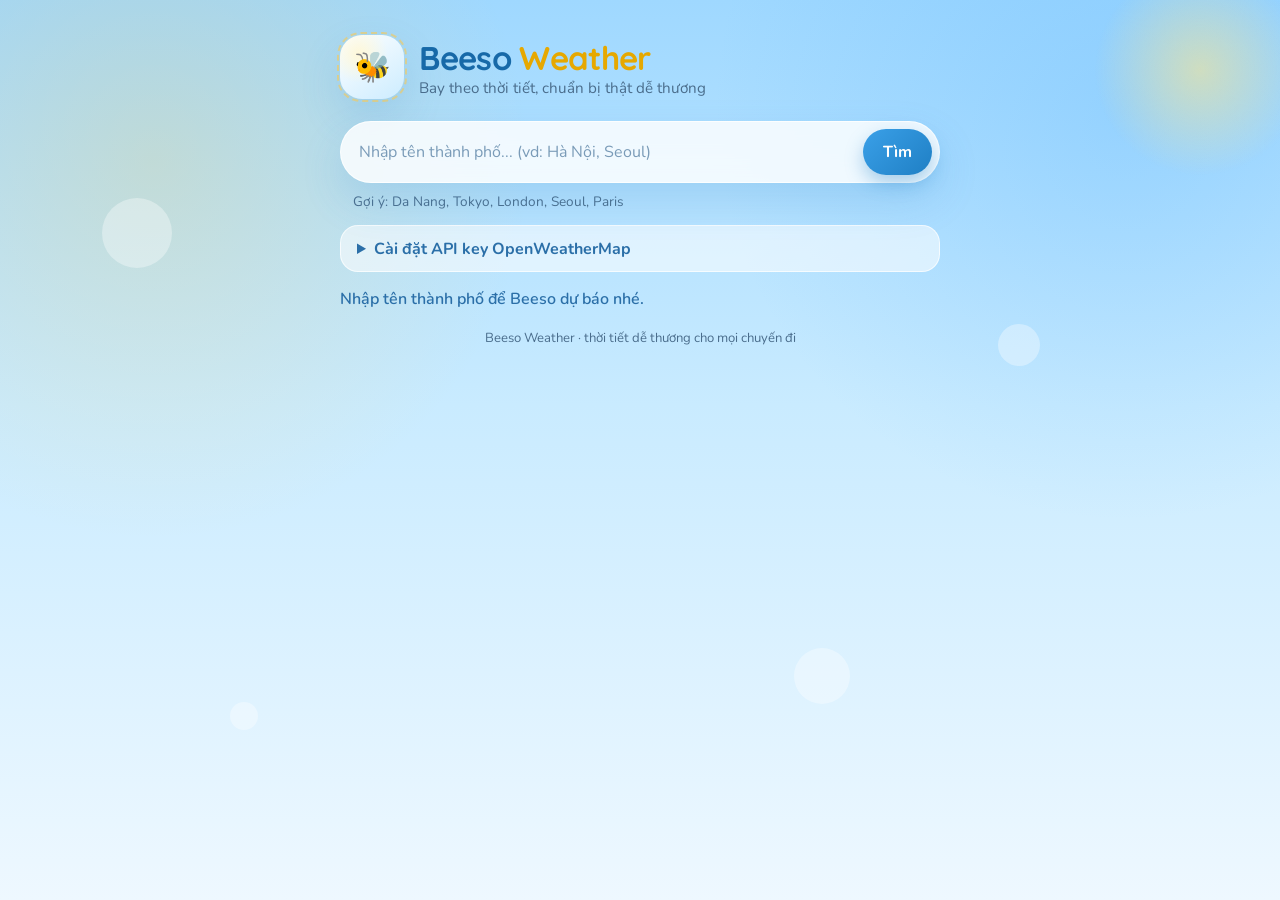
==== index.html @ 52938885 "Add Beeso Weather app with OpenWeatherMap tips and effects Co-authored-by: Cursor <cursoragent@curso" ====
<!DOCTYPE html>
<html lang="vi">
<head>
  <meta charset="UTF-8" />
  <meta name="viewport" content="width=device-width, initial-scale=1.0" />
  <title>Beeso Weather</title>
  <link rel="preconnect" href="https://fonts.googleapis.com" />
  <link rel="preconnect" href="https://fonts.gstatic.com" crossorigin />
  <link href="https://fonts.googleapis.com/css2?family=Nunito:wght@400;600;700;800&family=Quicksand:wght@500;600;700&display=swap" rel="stylesheet" />
  <style>
    :root {
      --sky-top: #9fd8ff;
      --sky-mid: #c9ebff;
      --sky-bottom: #eef8ff;
      --card: rgba(255, 255, 255, 0.82);
      --ink: #1a3a5c;
      --ink-soft: #4a6d8c;
      --accent: #3aa0e8;
      --accent-deep: #1f7fc4;
      --honey: #ffc94a;
      --honey-soft: #fff3c9;
      --soft-shadow: 0 18px 40px rgba(61, 140, 200, 0.18);
      --radius: 28px;
    }

    * { box-sizing: border-box; margin: 0; padding: 0; }
    html, body { min-height: 100%; }

    body {
      font-family: "Nunito", sans-serif;
      color: var(--ink);
      background:
        radial-gradient(circle at 12% 18%, rgba(255, 201, 74, 0.22), transparent 28%),
        radial-gradient(circle at 88% 12%, rgba(90, 180, 255, 0.28), transparent 30%),
        linear-gradient(180deg, var(--sky-top) 0%, var(--sky-mid) 45%, var(--sky-bottom) 100%);
      overflow-x: hidden;
    }

    .sky {
      position: fixed;
      inset: 0;
      pointer-events: none;
      overflow: hidden;
      z-index: 0;
    }

    .weather-stage { position: absolute; inset: 0; }

    .deco-bubbles span {
      position: absolute;
      border-radius: 50%;
      background: rgba(255, 255, 255, 0.35);
      animation: floaty 8s ease-in-out infinite;
    }
    .deco-bubbles span:nth-child(1) { width: 70px; height: 70px; left: 8%; top: 22%; }
    .deco-bubbles span:nth-child(2) { width: 42px; height: 42px; left: 78%; top: 36%; animation-delay: -2s; }
    .deco-bubbles span:nth-child(3) { width: 56px; height: 56px; left: 62%; top: 72%; animation-delay: -4s; }
    .deco-bubbles span:nth-child(4) { width: 28px; height: 28px; left: 18%; top: 78%; animation-delay: -1s; }

    @keyframes floaty {
      0%, 100% { transform: translateY(0); }
      50% { transform: translateY(-14px); }
    }

    .app {
      position: relative;
      z-index: 1;
      width: min(600px, calc(100% - 2rem));
      margin: 2.2rem auto 3rem;
    }

    .brand {
      display: flex;
      align-items: center;
      gap: 0.95rem;
      margin-bottom: 1.35rem;
    }

    .logo {
      width: 64px;
      height: 64px;
      border-radius: 22px;
      display: grid;
      place-items: center;
      font-size: 1.85rem;
      background:
        radial-gradient(circle at 30% 30%, #fff8d8, transparent 45%),
        linear-gradient(145deg, #ffffff, #ccecff);
      box-shadow: var(--soft-shadow);
      position: relative;
      animation: buzz 3.5s ease-in-out infinite;
    }

    .logo::after {
      content: "";
      position: absolute;
      inset: -3px;
      border-radius: 24px;
      border: 2px dashed rgba(255, 201, 74, 0.55);
      pointer-events: none;
    }

    @keyframes buzz {
      0%, 100% { transform: rotate(-2deg); }
      50% { transform: rotate(2deg); }
    }

    .brand h1 {
      font-family: "Quicksand", sans-serif;
      font-size: 2.05rem;
      font-weight: 700;
      letter-spacing: -0.02em;
      color: #1769a8;
    }

    .brand h1 span {
      color: #e6a800;
    }

    .tagline { color: var(--ink-soft); font-size: 0.95rem; }

    .search-panel { margin-bottom: 0.9rem; }

    .search-form {
      display: flex;
      gap: 0.6rem;
      background: var(--card);
      backdrop-filter: blur(12px);
      border: 1px solid rgba(255, 255, 255, 0.8);
      border-radius: 999px;
      padding: 0.45rem 0.45rem 0.45rem 1.1rem;
      box-shadow: var(--soft-shadow);
    }

    .search-form input {
      flex: 1;
      border: none;
      outline: none;
      background: transparent;
      font: inherit;
      font-size: 1rem;
      color: var(--ink);
      min-width: 0;
    }

    .search-form input::placeholder { color: #7a9bb8; }

    .search-btn {
      border: none;
      border-radius: 999px;
      padding: 0.75rem 1.25rem;
      background: linear-gradient(135deg, var(--accent), var(--accent-deep));
      color: white;
      font: inherit;
      font-weight: 700;
      cursor: pointer;
      box-shadow: 0 8px 18px rgba(31, 127, 196, 0.35);
    }

    .search-btn:hover { transform: translateY(-1px); }

    .hint {
      margin-top: 0.55rem;
      padding-left: 0.8rem;
      color: var(--ink-soft);
      font-size: 0.85rem;
    }

    .api-panel { margin-bottom: 1rem; }

    .api-panel details {
      background: rgba(255, 255, 255, 0.55);
      border-radius: 18px;
      padding: 0.7rem 1rem;
      border: 1px solid rgba(255, 255, 255, 0.7);
    }

    .api-panel summary {
      cursor: pointer;
      font-weight: 700;
      color: #2b6fa8;
    }

    .api-box { margin-top: 0.75rem; display: grid; gap: 0.55rem; }
    .api-box p { font-size: 0.9rem; color: var(--ink-soft); line-height: 1.45; }
    .api-box a { color: var(--accent-deep); }
    .api-box input {
      width: 100%;
      border: 1px solid #b7d8f2;
      border-radius: 14px;
      padding: 0.7rem 0.9rem;
      font: inherit;
      background: white;
      color: var(--ink);
    }

    .save-btn {
      justify-self: start;
      border: none;
      border-radius: 12px;
      padding: 0.55rem 1rem;
      background: var(--honey-soft);
      color: #8a6500;
      font: inherit;
      font-weight: 700;
      cursor: pointer;
    }

    .api-note { font-size: 0.85rem !important; }

    .status {
      min-height: 1.4rem;
      margin-bottom: 0.8rem;
      color: #2b6fa8;
      font-weight: 600;
    }

    .status.error { color: #c4475a; }

    .weather-card {
      background: var(--card);
      backdrop-filter: blur(14px);
      border: 1px solid rgba(255, 255, 255, 0.85);
      border-radius: var(--radius);
      padding: 1.4rem;
      box-shadow: var(--soft-shadow);
      animation: rise-in 0.45s ease;
      position: relative;
      overflow: hidden;
    }

    .weather-card::before {
      content: "";
      position: absolute;
      top: -40px;
      right: -30px;
      width: 140px;
      height: 140px;
      border-radius: 50%;
      background: radial-gradient(circle, rgba(255, 201, 74, 0.28), transparent 70%);
      pointer-events: none;
    }

    .weather-card.hidden { display: none; }

    .card-top {
      display: flex;
      justify-content: space-between;
      gap: 1rem;
      align-items: flex-start;
      position: relative;
    }

    .place h2 {
      font-family: "Quicksand", sans-serif;
      font-size: 1.55rem;
      color: #145f96;
    }

    .place p {
      margin-top: 0.25rem;
      color: var(--ink-soft);
      font-size: 0.9rem;
    }

    .lang-badge {
      display: inline-flex;
      align-items: center;
      gap: 0.35rem;
      margin-top: 0.45rem;
      padding: 0.25rem 0.65rem;
      border-radius: 999px;
      background: rgba(255, 243, 201, 0.9);
      color: #8a6500;
      font-size: 0.75rem;
      font-weight: 700;
    }

    .temp-block { text-align: right; }

    .temp {
      font-size: 3.2rem;
      font-weight: 800;
      line-height: 1;
      color: #0f5f9a;
      letter-spacing: -0.03em;
    }

    .desc {
      margin-top: 0.35rem;
      text-transform: capitalize;
      color: var(--ink-soft);
      font-weight: 700;
    }

    .effect-preview {
      position: relative;
      height: 120px;
      margin: 1.1rem 0 1.2rem;
      border-radius: 22px;
      overflow: hidden;
      background: linear-gradient(180deg, #9fd6ff 0%, #e8f7ff 100%);
      border: 1px solid rgba(255, 255, 255, 0.7);
    }

    .stats {
      display: grid;
      grid-template-columns: repeat(2, minmax(0, 1fr));
      gap: 0.75rem;
    }

    .stat {
      display: flex;
      align-items: center;
      gap: 0.7rem;
      padding: 0.85rem 0.9rem;
      border-radius: 18px;
      background: rgba(232, 245, 255, 0.85);
    }

    .stat-icon { font-size: 1.25rem; }
    .stat-label { font-size: 0.78rem; color: var(--ink-soft); font-weight: 700; }
    .stat-value { font-size: 1.05rem; font-weight: 800; color: #145f96; }

    .tips {
      margin-top: 1.15rem;
      display: grid;
      gap: 0.75rem;
    }

    .tips-title {
      font-family: "Quicksand", sans-serif;
      font-size: 1.15rem;
      color: #145f96;
      display: flex;
      align-items: center;
      gap: 0.45rem;
    }

    .tip {
      display: grid;
      grid-template-columns: auto 1fr;
      gap: 0.75rem;
      padding: 0.95rem 1rem;
      border-radius: 18px;
      background: linear-gradient(135deg, rgba(255, 255, 255, 0.95), rgba(232, 245, 255, 0.9));
      border: 1px solid rgba(180, 220, 245, 0.7);
      animation: rise-in 0.5s ease;
    }

    .tip.wish {
      background: linear-gradient(135deg, rgba(255, 248, 220, 0.95), rgba(255, 255, 255, 0.92));
      border-color: rgba(255, 210, 110, 0.55);
    }

    .tip-icon {
      width: 42px;
      height: 42px;
      border-radius: 14px;
      display: grid;
      place-items: center;
      font-size: 1.25rem;
      background: #e8f5ff;
    }

    .tip.wish .tip-icon { background: var(--honey-soft); }

    .tip h3 {
      font-size: 0.82rem;
      color: var(--ink-soft);
      font-weight: 800;
      text-transform: uppercase;
      letter-spacing: 0.03em;
    }

    .tip p {
      margin-top: 0.2rem;
      font-size: 0.98rem;
      line-height: 1.45;
      font-weight: 700;
      color: #145f96;
    }

    .footer-note {
      margin-top: 1.2rem;
      text-align: center;
      color: var(--ink-soft);
      font-size: 0.82rem;
    }

    .sr-only {
      position: absolute;
      width: 1px;
      height: 1px;
      padding: 0;
      margin: -1px;
      overflow: hidden;
      clip: rect(0, 0, 0, 0);
      border: 0;
    }

    @keyframes rise-in {
      from { opacity: 0; transform: translateY(12px); }
      to { opacity: 1; transform: translateY(0); }
    }

    .fx-sun, .fx-cloud, .fx-rain, .fx-snow, .fx-thunder, .fx-mist { position: absolute; inset: 0; }

    .sun {
      position: absolute;
      top: 18px;
      right: 28px;
      width: 54px;
      height: 54px;
      border-radius: 50%;
      background: radial-gradient(circle at 35% 35%, #fff7c2, #ffd54a 55%, #ffb300 100%);
      box-shadow: 0 0 28px rgba(255, 196, 0, 0.65);
      animation: sun-pulse 2.4s ease-in-out infinite;
    }

    .sun::before {
      content: "";
      position: absolute;
      inset: -14px;
      border-radius: 50%;
      background: conic-gradient(from 0deg, transparent 0 12deg, rgba(255, 214, 90, 0.55) 12deg 20deg, transparent 20deg 45deg);
      animation: sun-spin 12s linear infinite;
      z-index: -1;
    }

    @keyframes sun-pulse {
      0%, 100% { transform: scale(1); }
      50% { transform: scale(1.06); }
    }
    @keyframes sun-spin { to { transform: rotate(360deg); } }

    .cloud {
      position: absolute;
      background: #fff;
      border-radius: 40px;
      opacity: 0.92;
      filter: drop-shadow(0 6px 10px rgba(80, 130, 170, 0.18));
      animation: cloud-drift 12s ease-in-out infinite;
    }
    .cloud::before, .cloud::after {
      content: "";
      position: absolute;
      background: #fff;
      border-radius: 50%;
    }
    .cloud.one { width: 78px; height: 28px; top: 34px; left: 18%; }
    .cloud.one::before { width: 34px; height: 34px; top: -18px; left: 12px; }
    .cloud.one::after { width: 42px; height: 42px; top: -22px; left: 32px; }
    .cloud.two {
      width: 96px; height: 32px; top: 58px; left: 48%;
      animation-duration: 16s; animation-delay: -3s; opacity: 0.8;
    }
    .cloud.two::before { width: 38px; height: 38px; top: -18px; left: 16px; }
    .cloud.two::after { width: 48px; height: 48px; top: -24px; left: 38px; }
    @keyframes cloud-drift {
      0%, 100% { transform: translateX(0); }
      50% { transform: translateX(18px); }
    }

    .drop, .flake {
      position: absolute;
      top: -12px;
      animation-name: fall;
      animation-timing-function: linear;
      animation-iteration-count: infinite;
    }
    .drop {
      width: 2px;
      height: 14px;
      border-radius: 999px;
      background: linear-gradient(180deg, transparent, #5eb7f5);
    }
    .flake {
      color: white;
      font-size: 0.75rem;
      text-shadow: 0 0 4px rgba(180, 220, 255, 0.8);
    }
    @keyframes fall { to { transform: translateY(140px); } }

    .bolt {
      position: absolute;
      top: 18px;
      left: 42%;
      width: 8px;
      height: 36px;
      background: #fff7a8;
      clip-path: polygon(35% 0, 70% 0, 45% 42%, 75% 42%, 20% 100%, 35% 52%, 10% 52%);
      opacity: 0;
      animation: flash 2.8s ease-in-out infinite;
      filter: drop-shadow(0 0 8px #ffe566);
    }
    @keyframes flash {
      0%, 86%, 100% { opacity: 0; }
      88%, 92% { opacity: 1; }
      90% { opacity: 0.3; }
    }

    .mist-layer {
      position: absolute;
      inset: 0;
      background:
        radial-gradient(ellipse at 20% 60%, rgba(255, 255, 255, 0.55), transparent 50%),
        radial-gradient(ellipse at 70% 40%, rgba(255, 255, 255, 0.5), transparent 55%),
        linear-gradient(180deg, rgba(220, 235, 245, 0.2), rgba(255, 255, 255, 0.55));
      animation: mist-move 6s ease-in-out infinite;
    }
    @keyframes mist-move {
      0%, 100% { opacity: 0.7; transform: translateX(0); }
      50% { opacity: 1; transform: translateX(10px); }
    }

    .weather-stage .bg-sun {
      position: absolute;
      top: -40px;
      right: -30px;
      width: 220px;
      height: 220px;
      border-radius: 50%;
      background: radial-gradient(circle, rgba(255, 230, 140, 0.55), transparent 68%);
      animation: sun-pulse 3s ease-in-out infinite;
    }
    .weather-stage .bg-rain .drop,
    .weather-stage .bg-snow .flake {
      position: absolute;
      top: -20px;
      animation-name: fall-full;
      animation-timing-function: linear;
      animation-iteration-count: infinite;
    }
    @keyframes fall-full { to { transform: translateY(110vh); } }
    .weather-stage .bg-rain .drop {
      width: 2px;
      height: 16px;
      border-radius: 999px;
      background: linear-gradient(180deg, transparent, rgba(90, 170, 230, 0.55));
    }
    .weather-stage .bg-snow .flake { color: rgba(255, 255, 255, 0.9); font-size: 0.8rem; }
    .weather-stage .bg-cloud {
      position: absolute;
      width: 140px;
      height: 44px;
      background: rgba(255, 255, 255, 0.55);
      border-radius: 40px;
      filter: blur(1px);
      animation: cloud-drift 18s ease-in-out infinite;
    }
    .weather-stage .bg-cloud::before,
    .weather-stage .bg-cloud::after {
      content: "";
      position: absolute;
      background: inherit;
      border-radius: 50%;
    }
    .weather-stage .bg-cloud::before { width: 58px; height: 58px; top: -28px; left: 20px; }
    .weather-stage .bg-cloud::after { width: 72px; height: 72px; top: -36px; left: 52px; }
    .weather-stage .bg-mist {
      position: absolute;
      inset: 0;
      background: linear-gradient(180deg, rgba(255, 255, 255, 0.15), rgba(255, 255, 255, 0.35));
      animation: mist-move 8s ease-in-out infinite;
    }
    .weather-stage .bg-bolt {
      position: absolute;
      top: 12%;
      width: 10px;
      height: 70px;
      background: #fff8b8;
      clip-path: polygon(35% 0, 70% 0, 45% 42%, 75% 42%, 20% 100%, 35% 52%, 10% 52%);
      opacity: 0;
      animation: flash 3.2s ease-in-out infinite;
      filter: drop-shadow(0 0 12px #ffe566);
    }

    body.theme-clear { --sky-top: #9fd8ff; --sky-mid: #c9ebff; --sky-bottom: #eef8ff; }
    body.theme-clouds { --sky-top: #a9cfe6; --sky-mid: #c9dde9; --sky-bottom: #e8f2f8; }
    body.theme-rain { --sky-top: #7eafd0; --sky-mid: #a8c9de; --sky-bottom: #d7e8f3; }
    body.theme-thunder { --sky-top: #6a8fad; --sky-mid: #8eacbf; --sky-bottom: #c7d8e4; }
    body.theme-snow { --sky-top: #b7d4ea; --sky-mid: #d6e8f5; --sky-bottom: #f4f9fd; }
    body.theme-mist { --sky-top: #b6c9d6; --sky-mid: #d0dde6; --sky-bottom: #e9f0f5; }

    @media (max-width: 520px) {
      .app { margin-top: 1.3rem; }
      .brand h1 { font-size: 1.7rem; }
      .temp { font-size: 2.6rem; }
      .card-top { flex-direction: column; }
      .temp-block { text-align: left; }
      .stats { grid-template-columns: 1fr; }
    }
  </style>
</head>
<body>
  <div class="sky" aria-hidden="true">
    <div class="weather-stage" id="weatherStage"></div>
    <div class="deco-bubbles">
      <span></span><span></span><span></span><span></span>
    </div>
  </div>

  <main class="app">
    <header class="brand">
      <div class="logo" aria-hidden="true">🐝</div>
      <div>
        <h1>Beeso <span>Weather</span></h1>
        <p class="tagline">Bay theo thời tiết, chuẩn bị thật dễ thương</p>
      </div>
    </header>

    <section class="search-panel">
      <form id="searchForm" class="search-form" autocomplete="off">
        <label class="sr-only" for="cityInput">Tìm thành phố</label>
        <input id="cityInput" type="search" placeholder="Nhập tên thành phố... (vd: Hà Nội, Seoul)" required />
        <button type="submit" class="search-btn"><span>Tìm</span></button>
      </form>
      <p class="hint">Gợi ý: Da Nang, Tokyo, London, Seoul, Paris</p>
    </section>

    <section class="api-panel" id="apiPanel">
      <details>
        <summary>Cài đặt API key OpenWeatherMap</summary>
        <div class="api-box">
          <p>Lấy key miễn phí tại <a href="https://openweathermap.org/api" target="_blank" rel="noopener">openweathermap.org</a>, rồi dán vào đây:</p>
          <input id="apiKeyInput" type="password" placeholder="Dán API key của bạn" />
          <button type="button" id="saveApiKey" class="save-btn">Lưu key</button>
          <p class="api-note" id="apiNote"></p>
        </div>
      </details>
    </section>

    <section class="status" id="status" role="status" aria-live="polite"></section>

    <section class="weather-card hidden" id="weatherCard">
      <div class="card-top">
        <div class="place">
          <h2 id="cityName">—</h2>
          <p id="localTime">—</p>
          <div class="lang-badge" id="langBadge">🌐 —</div>
        </div>
        <div class="temp-block">
          <p class="temp" id="temperature">—°</p>
          <p class="desc" id="description">—</p>
        </div>
      </div>

      <div class="effect-preview" id="effectPreview" aria-hidden="true"></div>

      <div class="stats">
        <div class="stat"><span class="stat-icon">💧</span><div><p class="stat-label">Độ ẩm</p><p class="stat-value" id="humidity">—</p></div></div>
        <div class="stat"><span class="stat-icon">🌡️</span><div><p class="stat-label">Cảm giác như</p><p class="stat-value" id="feelsLike">—</p></div></div>
        <div class="stat"><span class="stat-icon">💨</span><div><p class="stat-label">Gió</p><p class="stat-value" id="wind">—</p></div></div>
        <div class="stat"><span class="stat-icon">🔽</span><div><p class="stat-label">Áp suất</p><p class="stat-value" id="pressure">—</p></div></div>
        <div class="stat"><span class="stat-icon">👁️</span><div><p class="stat-label">Tầm nhìn</p><p class="stat-value" id="visibility">—</p></div></div>
        <div class="stat"><span class="stat-icon">☁️</span><div><p class="stat-label">Mây</p><p class="stat-value" id="clouds">—</p></div></div>
      </div>

      <div class="tips" id="tipsSection">
        <h3 class="tips-title">🐝 Gợi ý từ Beeso</h3>
        <article class="tip">
          <div class="tip-icon">👕</div>
          <div>
            <h3 id="wearLabel">Mặc gì / Mang gì</h3>
            <p id="wearText">—</p>
          </div>
        </article>
        <article class="tip">
          <div class="tip-icon">📝</div>
          <div>
            <h3 id="remindLabel">Lời nhắc</h3>
            <p id="remindText">—</p>
          </div>
        </article>
        <article class="tip wish">
          <div class="tip-icon">💛</div>
          <div>
            <h3 id="wishLabel">Lời chúc</h3>
            <p id="wishText">—</p>
          </div>
        </article>
      </div>
    </section>

    <p class="footer-note">Beeso Weather · thời tiết dễ thương cho mọi chuyến đi</p>
  </main>

  <script>
    const API_BASE = "https://api.openweathermap.org/data/2.5/weather";
    const STORAGE_KEY = "beeso_owm_api_key";
    const DEFAULT_API_KEY = "d108610f18b86554d00c1c40cceb665d";

    const form = document.getElementById("searchForm");
    const cityInput = document.getElementById("cityInput");
    const statusEl = document.getElementById("status");
    const weatherCard = document.getElementById("weatherCard");
    const weatherStage = document.getElementById("weatherStage");
    const effectPreview = document.getElementById("effectPreview");
    const apiKeyInput = document.getElementById("apiKeyInput");
    const saveApiKeyBtn = document.getElementById("saveApiKey");
    const apiNote = document.getElementById("apiNote");

    const els = {
      cityName: document.getElementById("cityName"),
      localTime: document.getElementById("localTime"),
      temperature: document.getElementById("temperature"),
      description: document.getElementById("description"),
      humidity: document.getElementById("humidity"),
      feelsLike: document.getElementById("feelsLike"),
      wind: document.getElementById("wind"),
      pressure: document.getElementById("pressure"),
      visibility: document.getElementById("visibility"),
      clouds: document.getElementById("clouds"),
      langBadge: document.getElementById("langBadge"),
      wearLabel: document.getElementById("wearLabel"),
      wearText: document.getElementById("wearText"),
      remindLabel: document.getElementById("remindLabel"),
      remindText: document.getElementById("remindText"),
      wishLabel: document.getElementById("wishLabel"),
      wishText: document.getElementById("wishText"),
    };

    const COUNTRY_LANG = {
      VN: "vi", KR: "ko", JP: "ja", CN: "zh", TW: "zh", HK: "zh",
      TH: "th", FR: "fr", BE: "fr", DE: "de", AT: "de",
      ES: "es", MX: "es", AR: "es", CL: "es", CO: "es",
      US: "en", GB: "en", AU: "en", CA: "en", NZ: "en", IE: "en",
      SG: "en", PH: "en", IN: "en", MY: "en", ID: "en",
    };

    const LANG_META = {
      vi: { label: "Tiếng Việt", flag: "🇻🇳" },
      ko: { label: "한국어", flag: "🇰🇷" },
      ja: { label: "日本語", flag: "🇯🇵" },
      zh: { label: "中文", flag: "🇨🇳" },
      th: { label: "ภาษาไทย", flag: "🇹🇭" },
      fr: { label: "Français", flag: "🇫🇷" },
      de: { label: "Deutsch", flag: "🇩🇪" },
      es: { label: "Español", flag: "🇪🇸" },
      en: { label: "English", flag: "🌐" },
    };

    const UI_LABELS = {
      vi: { wear: "Mặc gì / Mang gì", remind: "Lời nhắc", wish: "Lời chúc" },
      en: { wear: "Wear / Bring", remind: "Reminder", wish: "Wish" },
      ko: { wear: "옷차림 / 준비물", remind: "알림", wish: "응원" },
      ja: { wear: "服装 / 持ち物", remind: "リマインド", wish: "ひとこと" },
      zh: { wear: "穿什么 / 带什么", remind: "提醒", wish: "祝福" },
      th: { wear: "แต่งตัว / พกอะไร", remind: "เตือน", wish: "อวยพร" },
      fr: { wear: "Porter / Emporter", remind: "Rappel", wish: "Vœu" },
      de: { wear: "Anziehen / Mitnehmen", remind: "Hinweis", wish: "Wunsch" },
      es: { wear: "Qué ponerse / llevar", remind: "Recordatorio", wish: "Deseo" },
    };

    // Tips by language + weather type. {city} is replaced with city name.
    const TIPS = {
      vi: {
        clear: {
          wear: "Áo nhẹ, kính râm và kem chống nắng. Nếu mát thì thêm một lớp mỏng.",
          remind: "Uống đủ nước và tránh đứng nắng lâu quá nhé.",
          wish: "Chúc {city} một ngày nắng đẹp, Beeso bay theo bạn! ☀️",
        },
        clouds: {
          wear: "Áo khoác nhẹ, giày thoải mái. Mang theo áo mưa mỏng phòng khi trời trở.",
          remind: "Thời tiết dễ đổi — kiểm tra lại trước khi ra ngoài lâu.",
          wish: "Mây dịu dàng, ngày của bạn cũng êm ả nhé! ☁️",
        },
        rain: {
          wear: "Áo mưa / ô, giày chống nước, áo khoác mỏng.",
          remind: "Đường trơn — đi chậm và giữ đồ điện tử khô ráo.",
          wish: "Mưa rơi dịu dàng, bạn vẫn ấm áp và vui vẻ! 🌧️",
        },
        thunder: {
          wear: "Áo mưa chắc chắn, tránh đồ kim loại lộ ngoài. Ở trong nhà nếu có thể.",
          remind: "Tránh cây cao, chỗ trống trải khi có sấm sét.",
          wish: "Beeso cầu mong bạn an toàn qua cơn bão! ⚡",
        },
        snow: {
          wear: "Áo ấm, khăn, găng tay, giày chống trượt.",
          remind: "Giữ ấm tay chân, cẩn thận đường đóng băng.",
          wish: "Tuyết đẹp lắm — giữ ấm và tận hưởng khoảnh khắc nhé! ❄️",
        },
        mist: {
          wear: "Áo khoác mỏng, khẩu trang nếu không khí kém.",
          remind: "Tầm nhìn hạn chế — lái xe / đi xe chậm lại.",
          wish: "Sương mờ nhưng hy vọng ngày bạn vẫn rõ ràng! 🌫️",
        },
      },
      en: {
        clear: {
          wear: "Light clothes, sunglasses, and sunscreen. Add a light layer if it’s cool.",
          remind: "Stay hydrated and don’t stay in direct sun too long.",
          wish: "Have a bright, lovely day in {city}! ☀️",
        },
        clouds: {
          wear: "A light jacket and comfy shoes. Pack a compact rain layer just in case.",
          remind: "Weather can shift — double-check before long outdoor plans.",
          wish: "Soft skies, soft vibes — enjoy {city} today! ☁️",
        },
        rain: {
          wear: "Umbrella / raincoat, water-resistant shoes, a light jacket.",
          remind: "Roads are slippery — slow down and keep gadgets dry.",
          wish: "Stay dry and cozy through the rain in {city}! 🌧️",
        },
        thunder: {
          wear: "Solid rain gear. Prefer staying indoors if possible.",
          remind: "Avoid tall trees and open fields during lightning.",
          wish: "Beeso wishes you a safe storm day in {city}! ⚡",
        },
        snow: {
          wear: "Warm coat, scarf, gloves, and non-slip boots.",
          remind: "Keep extremities warm and watch for icy paths.",
          wish: "Stay warm and enjoy the snow magic in {city}! ❄️",
        },
        mist: {
          wear: "A light jacket; a mask if air quality is poor.",
          remind: "Low visibility — drive and ride carefully.",
          wish: "Even in the mist, may your day in {city} feel clear! 🌫️",
        },
      },
      ko: {
        clear: {
          wear: "가벼운 옷, 선글라스, 선크림. 선선하면 얇은 겉옷을 챙기세요.",
          remind: "물을 자주 마시고 햇볕에 너무 오래 있지 마세요.",
          wish: "{city}의 맑은 하루, 기분 좋은 비행처럼! ☀️",
        },
        clouds: {
          wear: "얇은 겉옷과 편한 신발. 만약을 위해 우산을 챙기세요.",
          remind: "날씨가 바뀔 수 있어요. 외출 전 한 번 더 확인하세요.",
          wish: "구름처럼 부드러운 하루 보내세요! ☁️",
        },
        rain: {
          wear: "우산/우비, 방수 신발, 가벼운 재킷.",
          remind: "길이 미끄러워요. 천천히, 전자기기는 건조하게!",
          wish: "비 오는 {city}에서도 따뜻하고 행복하세요! 🌧️",
        },
        thunder: {
          wear: "튼튼한 우비. 가능하면 실내에 머무르세요.",
          remind: "번개 칠 때는 높은 나무와 넓은 공터를 피하세요.",
          wish: "안전한 하루 되시길 Beeso가 응원해요! ⚡",
        },
        snow: {
          wear: "두꺼운 코트, 목도리, 장갑, 미끄럼 방지 부츠.",
          remind: "손발을 따뜻하게, 빙판길을 조심하세요.",
          wish: "포근하게, 예쁜 눈 풍경을 즐기세요! ❄️",
        },
        mist: {
          wear: "얇은 겉옷. 공기가 안 좋으면 마스크를 쓰세요.",
          remind: "시야가 흐려요. 운전·보행 모두 천천히!",
          wish: "안개 속에서도 맑은 하루 되기를! 🌫️",
        },
      },
      ja: {
        clear: {
          wear: "軽い服装、サングラス、日焼け止め。涼しい時は薄い羽織を。",
          remind: "水分補給を忘れずに。直射日光は控えめに。",
          wish: "{city}の晴れやかな一日を！☀️",
        },
        clouds: {
          wear: "薄い羽織と歩きやすい靴。念のため折りたたみ傘を。",
          remind: "天気が変わりやすい日。長時間の外出前に再確認を。",
          wish: "やさしい空のように、穏やかな一日を！☁️",
        },
        rain: {
          wear: "傘・レインコート、防水の靴、薄いジャケット。",
          remind: "路面が滑りやすいです。電子機器は濡らさないように。",
          wish: "雨の日もぬくぬく、笑顔で過ごせますように！🌧️",
        },
        thunder: {
          wear: "しっかりした雨具を。できれば室内で過ごして。",
          remind: "雷の時は高い木や開けた場所を避けて。",
          wish: "安全第一で！Beesoが応援しています⚡",
        },
        snow: {
          wear: "暖かいコート、マフラー、手袋、滑りにくい靴。",
          remind: "手先・足先を温め、凍結路に注意。",
          wish: "あたたかく、雪景色を楽しんでね！❄️",
        },
        mist: {
          wear: "薄い羽織。空気が悪い時はマスクを。",
          remind: "視界不良です。運転・歩行はゆっくりと。",
          wish: "霧の中でも、心は晴れやかに！🌫️",
        },
      },
      zh: {
        clear: {
          wear: "轻便衣物、墨镜和防晒。凉快就再加一件薄外套。",
          remind: "多喝水，别在烈日下待太久。",
          wish: "愿{city}的阳光陪你度过美好一天！☀️",
        },
        clouds: {
          wear: "薄外套和舒适鞋子，顺便带把折叠伞。",
          remind: "天气多变，出门前再确认一次。",
          wish: "愿云朵温柔，心情也轻松！☁️",
        },
        rain: {
          wear: "雨伞/雨衣、防水鞋、薄外套。",
          remind: "路面湿滑，慢行，电子产品要防潮。",
          wish: "雨天也要温暖开心哦！🌧️",
        },
        thunder: {
          wear: "结实雨具。尽量待在室内。",
          remind: "打雷时避开大树和空旷处。",
          wish: "Beeso祝你平安度过暴风雨！⚡",
        },
        snow: {
          wear: "厚外套、围巾、手套、防滑靴。",
          remind: "注意手脚保暖，小心结冰路面。",
          wish: "保暖开心，欣赏雪景吧！❄️",
        },
        mist: {
          wear: "薄外套；空气不好就戴口罩。",
          remind: "能见度低，开车走路都要小心。",
          wish: "雾再浓，也愿你心里晴朗！🌫️",
        },
      },
      th: {
        clear: {
          wear: "เสื้อบาง แว่นกันแดด และครีมกันแดด ถ้าเย็นใส่เสื้อคลุมบาง",
          remind: "ดื่มน้ำให้พอ และอย่าอยู่กลางแดดนานเกินไป",
          wish: "ขอให้วันแดดดีที่ {city} สดใสเหมือนรอยยิ้มคุณ! ☀️",
        },
        clouds: {
          wear: "เสื้อคลุมบาง รองเท้าสบาย และพกร่มพับไว้",
          remind: "อากาศเปลี่ยนง่าย ตรวจอีกรอบก่อนออกไปนาน",
          wish: "ขอให้วันที่มีเมฆเป็นวันที่นุ่มนวล! ☁️",
        },
        rain: {
          wear: "ร่ม/เสื้อกันฝน รองเท้ากันน้ำ และเสื้อคลุมบาง",
          remind: "ถนนลื่น ขับช้า และกันของเปียก",
          wish: "ให้อุ่นใจแม้ฝนตกที่ {city}! 🌧️",
        },
        thunder: {
          wear: "ชุดกันฝนแน่นหนา อยู่ภายในถ้าได้",
          remind: "เลี่ยงต้นไม้สูงและที่โล่งเมื่อมีฟ้าผ่า",
          wish: "Beeso อวยพรให้คุณปลอดภัย! ⚡",
        },
        snow: {
          wear: "เสื้อหนา ผ้าพันคอ ถุงมือ รองเท้ากันลื่น",
          remind: "รักษาความอบอุ่น และระวังพื้นลื่น",
          wish: "อบอุ่นและสนุกกับหิมะนะ! ❄️",
        },
        mist: {
          wear: "เสื้อคลุมบาง และหน้ากากถ้าอากาศไม่ดี",
          remind: "ทัศนวิสัยต่ำ ขับและเดินช้าๆ",
          wish: "แม้หมอกจาง ก็ขอให้ใจแจ่มใส! 🌫️",
        },
      },
      fr: {
        clear: {
          wear: "Vêtements légers, lunettes de soleil et crème solaire.",
          remind: "Buvez de l’eau et évitez le soleil trop longtemps.",
          wish: "Belle journée ensoleillée à {city} ! ☀️",
        },
        clouds: {
          wear: "Veste légère, chaussures confortables, parapluie compact.",
          remind: "Le temps peut changer — vérifiez avant de sortir longtemps.",
          wish: "Ciel doux, journée douce à {city} ! ☁️",
        },
        rain: {
          wear: "Parapluie / imperméable, chaussures résistantes à l’eau.",
          remind: "Sol glissant — ralentissez et protégez vos appareils.",
          wish: "Restez au sec et de bonne humeur ! 🌧️",
        },
        thunder: {
          wear: "Équipement de pluie solide. Préférez rester à l’intérieur.",
          remind: "Évitez les grands arbres et les espaces ouverts.",
          wish: "Beeso vous souhaite une journée en sécurité ! ⚡",
        },
        snow: {
          wear: "Manteau chaud, écharpe, gants, bottes antidérapantes.",
          remind: "Gardez vos extrémités au chaud, attention au verglas.",
          wish: "Restez au chaud et profitez de la neige ! ❄️",
        },
        mist: {
          wear: "Veste légère ; masque si l’air est mauvais.",
          remind: "Visibilité réduite — conduisez prudemment.",
          wish: "Que votre journée reste claire malgré la brume ! 🌫️",
        },
      },
      de: {
        clear: {
          wear: "Leichte Kleidung, Sonnenbrille und Sonnencreme.",
          remind: "Trinken Sie genug und meiden Sie zu lange direkte Sonne.",
          wish: "Einen strahlenden Tag in {city}! ☀️",
        },
        clouds: {
          wear: "Leichte Jacke, bequeme Schuhe, kompakter Regenschirm.",
          remind: "Wetter kann wechseln — vor längeren Touren nochmal checken.",
          wish: "Sanfte Wolken, sanfter Tag! ☁️",
        },
        rain: {
          wear: "Schirm/Regenjacke, wasserfeste Schuhe, leichte Jacke.",
          remind: "Rutschig — langsam und Elektronik trocken halten.",
          wish: "Bleiben Sie trocken und gut gelaunt! 🌧️",
        },
        thunder: {
          wear: "Solide Regenkleidung. Am besten drinnen bleiben.",
          remind: "Bei Blitz hohe Bäume und offene Flächen meiden.",
          wish: "Beeso wünscht Ihnen einen sicheren Tag! ⚡",
        },
        snow: {
          wear: "Warmer Mantel, Schal, Handschuhe, rutschfeste Schuhe.",
          remind: "Hände/Füße warm halten, Glätte beachten.",
          wish: "Bleiben Sie warm und genießen Sie den Schnee! ❄️",
        },
        mist: {
          wear: "Leichte Jacke; Maske bei schlechter Luft.",
          remind: "Sicht schlecht — vorsichtig fahren und gehen.",
          wish: "Trotz Nebel einen klaren Tag! 🌫️",
        },
      },
      es: {
        clear: {
          wear: "Ropa ligera, gafas de sol y protector solar.",
          remind: "Hidrátate y no te quedes mucho bajo el sol directo.",
          wish: "¡Que tengas un día brillante en {city}! ☀️",
        },
        clouds: {
          wear: "Chaqueta ligera, zapatos cómodos y un paraguas pequeño.",
          remind: "El clima puede cambiar — revisa antes de salir mucho.",
          wish: "Cielo suave, día suave en {city}. ☁️",
        },
        rain: {
          wear: "Paraguas/impermeable, zapatos resistentes al agua.",
          remind: "Piso resbaladizo — ve despacio y protege tus aparatos.",
          wish: "¡Mantente seco y con buena energía! 🌧️",
        },
        thunder: {
          wear: "Equipo de lluvia firme. Mejor quedarse bajo techo.",
          remind: "Evita árboles altos y espacios abiertos con rayos.",
          wish: "Beeso te desea un día seguro. ⚡",
        },
        snow: {
          wear: "Abrigo, bufanda, guantes y botas antideslizantes.",
          remind: "Mantén manos y pies calientes; cuidado con el hielo.",
          wish: "¡Abrígate y disfruta la nieve! ❄️",
        },
        mist: {
          wear: "Chaqueta ligera; mascarilla si el aire es malo.",
          remind: "Poca visibilidad — conduce y camina con cuidado.",
          wish: "Aunque haya niebla, que tu día sea claro. 🌫️",
        },
      },
    };

    function getApiKey() {
      return localStorage.getItem(STORAGE_KEY)?.trim() || DEFAULT_API_KEY;
    }

    function setApiKey(key) {
      localStorage.setItem(STORAGE_KEY, key.trim());
    }

    function setStatus(message, isError = false) {
      statusEl.textContent = message;
      statusEl.classList.toggle("error", isError);
    }

    function langFromCountry(country) {
      return COUNTRY_LANG[(country || "").toUpperCase()] || "en";
    }

    function formatLocalTime(timezoneOffsetSeconds) {
      const utc = Date.now() + new Date().getTimezoneOffset() * 60_000;
      const local = new Date(utc + timezoneOffsetSeconds * 1000);
      return local.toLocaleString("vi-VN", {
        weekday: "long",
        hour: "2-digit",
        minute: "2-digit",
      });
    }

    function mapCondition(main, id) {
      const m = (main || "").toLowerCase();
      if (m === "thunderstorm" || (id >= 200 && id < 300)) return "thunder";
      if (m === "drizzle" || (id >= 300 && id < 400)) return "rain";
      if (m === "rain" || (id >= 500 && id < 600)) return "rain";
      if (m === "snow" || (id >= 600 && id < 700)) return "snow";
      if (["mist","smoke","haze","dust","fog","sand","ash","squall","tornado"].includes(m) || (id >= 700 && id < 800)) return "mist";
      if (m === "clouds" || [801, 802, 803, 804].includes(id)) return id === 801 ? "clear" : "clouds";
      return "clear";
    }

    function buildTips(condition, city, country, temp) {
      const lang = langFromCountry(country);
      const pack = TIPS[lang] || TIPS.en;
      const tip = { ...(pack[condition] || pack.clear) };
      const labels = UI_LABELS[lang] || UI_LABELS.en;
      const meta = LANG_META[lang] || LANG_META.en;

      // Extra temp-based note (append in same language when possible)
      let extra = "";
      if (temp <= 10) {
        const cold = {
          vi: " Trời khá lạnh — ưu tiên áo ấm.",
          en: " It’s quite cold — prioritize warm layers.",
          ko: " 꽤 추워요. 따뜻하게 입으세요.",
          ja: " かなり寒いです。防寒を優先して。",
          zh: " 天气偏冷，注意保暖。",
          th: " อากาศค่อนข้างหนาว ใส่เสื้ออุ่นๆ",
          fr: " Il fait plutôt froid — privilégiez les couches chaudes.",
          de: " Es ist recht kalt — warme Schichten bevorzugen.",
          es: " Hace bastante frío — prioriza capas abrigadas.",
        };
        extra = cold[lang] || cold.en;
      } else if (temp >= 33) {
        const hot = {
          vi: " Trời nóng — chọn chất liệu thoáng mát.",
          en: " It’s hot — choose breathable fabrics.",
          ko: " 더워요. 통풍 잘 되는 옷을 고르세요.",
          ja: " 暑いです。通気性の良い服を。",
          zh: " 天气很热，选透气衣物。",
          th: " อากาศร้อน เลือกผ้าโปร่งใส่สบาย",
          fr: " Il fait chaud — privilégiez les tissus respirants.",
          de: " Es ist heiß — atmungsaktive Stoffe wählen.",
          es: " Hace calor — elige telas transpirables.",
        };
        extra = hot[lang] || hot.en;
      }

      return {
        lang,
        meta,
        labels,
        wear: (tip.wear + extra).replaceAll("{city}", city),
        remind: tip.remind.replaceAll("{city}", city),
        wish: tip.wish.replaceAll("{city}", city),
      };
    }

    function createDrops(container, count, fullPage = false) {
      const frag = document.createDocumentFragment();
      for (let i = 0; i < count; i++) {
        const drop = document.createElement("span");
        drop.className = "drop";
        drop.style.left = `${Math.random() * 100}%`;
        drop.style.animationDuration = `${0.7 + Math.random() * 0.9}s`;
        drop.style.animationDelay = `${Math.random() * 2}s`;
        if (fullPage) drop.style.height = `${12 + Math.random() * 10}px`;
        frag.appendChild(drop);
      }
      container.appendChild(frag);
    }

    function createFlakes(container, count) {
      const frag = document.createDocumentFragment();
      const glyphs = ["❄", "✻", "✦"];
      for (let i = 0; i < count; i++) {
        const flake = document.createElement("span");
        flake.className = "flake";
        flake.textContent = glyphs[i % glyphs.length];
        flake.style.left = `${Math.random() * 100}%`;
        flake.style.animationDuration = `${2.2 + Math.random() * 2.8}s`;
        flake.style.animationDelay = `${Math.random() * 3}s`;
        flake.style.fontSize = `${0.55 + Math.random() * 0.55}rem`;
        frag.appendChild(flake);
      }
      container.appendChild(frag);
    }

    function buildCardEffect(type) {
      effectPreview.innerHTML = "";
      const wrap = document.createElement("div");
      if (type === "clear") {
        wrap.className = "fx-sun";
        wrap.innerHTML = `<div class="sun"></div><div class="cloud one" style="opacity:.45"></div>`;
      } else if (type === "clouds") {
        wrap.className = "fx-cloud";
        wrap.innerHTML = `<div class="cloud one"></div><div class="cloud two"></div>`;
      } else if (type === "rain") {
        wrap.className = "fx-rain";
        wrap.innerHTML = `<div class="cloud one"></div><div class="cloud two"></div>`;
        createDrops(wrap, 28);
      } else if (type === "thunder") {
        wrap.className = "fx-thunder";
        wrap.innerHTML = `<div class="cloud one"></div><div class="cloud two"></div><div class="bolt"></div>`;
        createDrops(wrap, 34);
      } else if (type === "snow") {
        wrap.className = "fx-snow";
        wrap.innerHTML = `<div class="cloud one"></div><div class="cloud two"></div>`;
        createFlakes(wrap, 22);
      } else {
        wrap.className = "fx-mist";
        wrap.innerHTML = `<div class="mist-layer"></div><div class="cloud one" style="opacity:.35"></div>`;
      }
      effectPreview.appendChild(wrap);
    }

    function buildStageEffect(type) {
      weatherStage.innerHTML = "";
      if (type === "clear") {
        const sun = document.createElement("div");
        sun.className = "bg-sun";
        weatherStage.appendChild(sun);
        return;
      }
      if (type === "clouds") {
        for (let i = 0; i < 4; i++) {
          const cloud = document.createElement("div");
          cloud.className = "bg-cloud";
          cloud.style.top = `${12 + i * 18}%`;
          cloud.style.left = `${-5 + i * 22}%`;
          cloud.style.animationDelay = `${-i * 2}s`;
          cloud.style.opacity = `${0.35 + i * 0.08}`;
          weatherStage.appendChild(cloud);
        }
        return;
      }
      if (type === "rain" || type === "thunder") {
        const layer = document.createElement("div");
        layer.className = "bg-rain";
        layer.style.position = "absolute";
        layer.style.inset = "0";
        createDrops(layer, 55, true);
        weatherStage.appendChild(layer);
        if (type === "thunder") {
          const bolt1 = document.createElement("div");
          bolt1.className = "bg-bolt";
          bolt1.style.left = "28%";
          const bolt2 = document.createElement("div");
          bolt2.className = "bg-bolt";
          bolt2.style.left = "62%";
          bolt2.style.animationDelay = "1.1s";
          weatherStage.appendChild(bolt1);
          weatherStage.appendChild(bolt2);
        }
        return;
      }
      if (type === "snow") {
        const layer = document.createElement("div");
        layer.className = "bg-snow";
        layer.style.position = "absolute";
        layer.style.inset = "0";
        createFlakes(layer, 40);
        weatherStage.appendChild(layer);
        return;
      }
      const mist = document.createElement("div");
      mist.className = "bg-mist";
      weatherStage.appendChild(mist);
    }

    function applyTheme(type) {
      document.body.className = `theme-${type}`;
      buildCardEffect(type);
      buildStageEffect(type);
    }

    function renderWeather(data) {
      const weather = data.weather?.[0] || {};
      const main = data.main || {};
      const wind = data.wind || {};
      const condition = mapCondition(weather.main, weather.id);
      const country = data.sys?.country || "";
      const city = data.name || "there";
      const temp = Math.round(main.temp ?? 0);
      const tips = buildTips(condition, city, country, temp);

      els.cityName.textContent = `${city}${country ? ", " + country : ""}`;
      els.localTime.textContent = formatLocalTime(data.timezone || 0);
      els.temperature.textContent = `${temp}°`;
      els.description.textContent = weather.description || weather.main || "—";
      els.humidity.textContent = `${main.humidity ?? "—"}%`;
      els.feelsLike.textContent = `${Math.round(main.feels_like)}°C`;
      els.wind.textContent = `${(wind.speed ?? 0).toFixed(1)} m/s`;
      els.pressure.textContent = `${main.pressure ?? "—"} hPa`;
      els.visibility.textContent = data.visibility != null ? `${(data.visibility / 1000).toFixed(1)} km` : "—";
      els.clouds.textContent = `${data.clouds?.all ?? "—"}%`;

      els.langBadge.textContent = `${tips.meta.flag} ${tips.meta.label}`;
      els.wearLabel.textContent = tips.labels.wear;
      els.remindLabel.textContent = tips.labels.remind;
      els.wishLabel.textContent = tips.labels.wish;
      els.wearText.textContent = tips.wear;
      els.remindText.textContent = tips.remind;
      els.wishText.textContent = tips.wish;

      weatherCard.classList.remove("hidden");
      applyTheme(condition);
    }

    async function fetchWeather(city) {
      const apiKey = getApiKey();
      if (!apiKey) {
        setStatus("Hãy thêm API key OpenWeatherMap ở phần cài đặt phía trên nhé.", true);
        document.querySelector(".api-panel details")?.setAttribute("open", "");
        return;
      }

      setStatus(`Đang tìm thời tiết cho “${city}”...`);
      weatherCard.classList.add("hidden");

      // First call without lang lock to get country, then optional second for local description
      const url = `${API_BASE}?q=${encodeURIComponent(city)}&appid=${apiKey}&units=metric`;

      try {
        const res = await fetch(url);
        const data = await res.json();

        if (!res.ok) {
          if (res.status === 401) throw new Error("API key không hợp lệ. Kiểm tra lại key nhé.");
          if (res.status === 404) throw new Error("Không tìm thấy thành phố này. Thử tên khác nhé!");
          throw new Error(data.message || "Không lấy được dữ liệu thời tiết.");
        }

        // Fetch description in local language when possible
        const lang = langFromCountry(data.sys?.country);
        if (lang !== "en") {
          try {
            const res2 = await fetch(`${API_BASE}?id=${data.id}&appid=${apiKey}&units=metric&lang=${lang}`);
            if (res2.ok) {
              const local = await res2.json();
              if (local.weather?.[0]?.description) {
                data.weather[0].description = local.weather[0].description;
              }
            }
          } catch (_) {
            /* keep English description */
          }
        }

        renderWeather(data);
        setStatus(`Đã cập nhật thời tiết cho ${data.name} ✨`);
      } catch (err) {
        setStatus(err.message || "Có lỗi xảy ra khi gọi API.", true);
      }
    }

    form.addEventListener("submit", (e) => {
      e.preventDefault();
      const city = cityInput.value.trim();
      if (!city) return;
      fetchWeather(city);
    });

    saveApiKeyBtn.addEventListener("click", () => {
      const key = apiKeyInput.value.trim();
      if (!key) {
        apiNote.textContent = "Bạn chưa nhập key.";
        apiNote.style.color = "#c4475a";
        return;
      }
      setApiKey(key);
      apiNote.textContent = "Đã lưu API key trên trình duyệt này.";
      apiNote.style.color = "#1f7fc4";
      setStatus("API key đã sẵn sàng. Hãy tìm một thành phố đi!");
    });

    (function init() {
      // migrate old key storage if present
      const old = localStorage.getItem("skybuddy_owm_api_key");
      if (old && !localStorage.getItem(STORAGE_KEY)) localStorage.setItem(STORAGE_KEY, old);

      apiKeyInput.value = getApiKey();
      apiNote.textContent = "API key đã sẵn sàng.";
      apiNote.style.color = "#1f7fc4";
      setStatus("Nhập tên thành phố để Beeso dự báo nhé.");
      applyTheme("clear");
    })();
  </script>
</body>
</html>
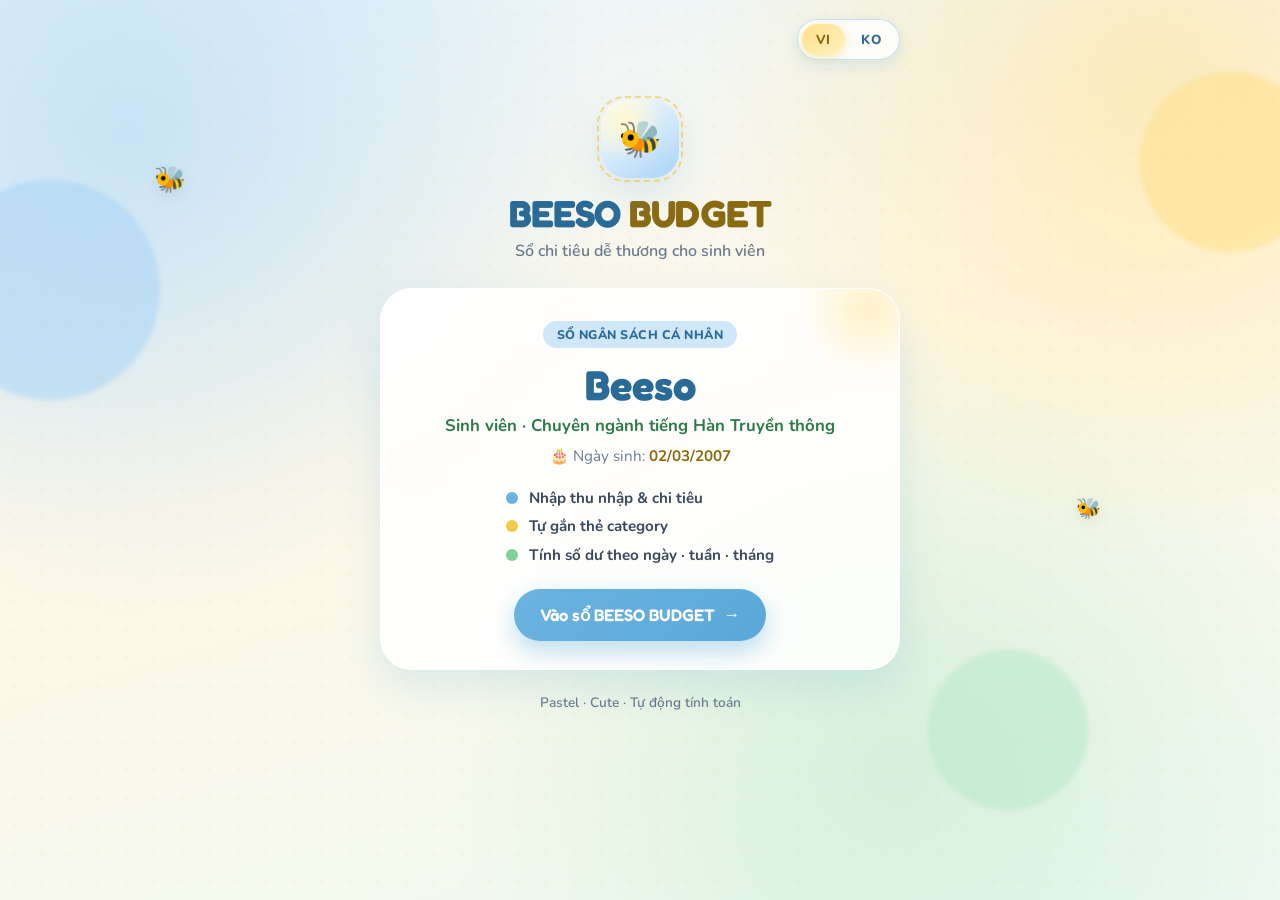
==== commit 17586616: "Replace weather app with BEESO BUDGET expense tracker. Add pastel VI/KO UI, auto-categorize, period " ====
--- a/index.html
+++ b/index.html
@@ -3,1362 +3,58 @@
 <head>
   <meta charset="UTF-8" />
   <meta name="viewport" content="width=device-width, initial-scale=1.0" />
-  <title>Beeso Weather</title>
+  <title data-i18n="doc.title.landing">BEESO BUDGET · Giới thiệu</title>
   <link rel="preconnect" href="https://fonts.googleapis.com" />
   <link rel="preconnect" href="https://fonts.gstatic.com" crossorigin />
-  <link href="https://fonts.googleapis.com/css2?family=Nunito:wght@400;600;700;800&family=Quicksand:wght@500;600;700&display=swap" rel="stylesheet" />
-  <style>
-    :root {
-      --sky-top: #9fd8ff;
-      --sky-mid: #c9ebff;
-      --sky-bottom: #eef8ff;
-      --card: rgba(255, 255, 255, 0.82);
-      --ink: #1a3a5c;
-      --ink-soft: #4a6d8c;
-      --accent: #3aa0e8;
-      --accent-deep: #1f7fc4;
-      --honey: #ffc94a;
-      --honey-soft: #fff3c9;
-      --soft-shadow: 0 18px 40px rgba(61, 140, 200, 0.18);
-      --radius: 28px;
-    }
+  <link href="https://fonts.googleapis.com/css2?family=Fredoka:wght@400;500;600;700&family=Nunito:wght@400;600;700;800&display=swap" rel="stylesheet" />
+  <link rel="stylesheet" href="styles.css" />
+</head>
+<body class="page-landing">
+  <div class="bg-deco" aria-hidden="true">
+    <span class="blob blob-a"></span>
+    <span class="blob blob-b"></span>
+    <span class="blob blob-c"></span>
+    <span class="honeycomb"></span>
+    <span class="float-bee bee-1">🐝</span>
+    <span class="float-bee bee-2">🐝</span>
+  </div>
 
-    * { box-sizing: border-box; margin: 0; padding: 0; }
-    html, body { min-height: 100%; }
-
-    body {
-      font-family: "Nunito", sans-serif;
-      color: var(--ink);
-      background:
-        radial-gradient(circle at 12% 18%, rgba(255, 201, 74, 0.22), transparent 28%),
-        radial-gradient(circle at 88% 12%, rgba(90, 180, 255, 0.28), transparent 30%),
-        linear-gradient(180deg, var(--sky-top) 0%, var(--sky-mid) 45%, var(--sky-bottom) 100%);
-      overflow-x: hidden;
-    }
-
-    .sky {
-      position: fixed;
-      inset: 0;
-      pointer-events: none;
-      overflow: hidden;
-      z-index: 0;
-    }
-
-    .weather-stage { position: absolute; inset: 0; }
-
-    .deco-bubbles span {
-      position: absolute;
-      border-radius: 50%;
-      background: rgba(255, 255, 255, 0.35);
-      animation: floaty 8s ease-in-out infinite;
-    }
-    .deco-bubbles span:nth-child(1) { width: 70px; height: 70px; left: 8%; top: 22%; }
-    .deco-bubbles span:nth-child(2) { width: 42px; height: 42px; left: 78%; top: 36%; animation-delay: -2s; }
-    .deco-bubbles span:nth-child(3) { width: 56px; height: 56px; left: 62%; top: 72%; animation-delay: -4s; }
-    .deco-bubbles span:nth-child(4) { width: 28px; height: 28px; left: 18%; top: 78%; animation-delay: -1s; }
-
-    @keyframes floaty {
-      0%, 100% { transform: translateY(0); }
-      50% { transform: translateY(-14px); }
-    }
-
-    .app {
-      position: relative;
-      z-index: 1;
-      width: min(600px, calc(100% - 2rem));
-      margin: 2.2rem auto 3rem;
-    }
-
-    .brand {
-      display: flex;
-      align-items: center;
-      gap: 0.95rem;
-      margin-bottom: 1.35rem;
-    }
-
-    .logo {
-      width: 64px;
-      height: 64px;
-      border-radius: 22px;
-      display: grid;
-      place-items: center;
-      font-size: 1.85rem;
-      background:
-        radial-gradient(circle at 30% 30%, #fff8d8, transparent 45%),
-        linear-gradient(145deg, #ffffff, #ccecff);
-      box-shadow: var(--soft-shadow);
-      position: relative;
-      animation: buzz 3.5s ease-in-out infinite;
-    }
-
-    .logo::after {
-      content: "";
-      position: absolute;
-      inset: -3px;
-      border-radius: 24px;
-      border: 2px dashed rgba(255, 201, 74, 0.55);
-      pointer-events: none;
-    }
-
-    @keyframes buzz {
-      0%, 100% { transform: rotate(-2deg); }
-      50% { transform: rotate(2deg); }
-    }
-
-    .brand h1 {
-      font-family: "Quicksand", sans-serif;
-      font-size: 2.05rem;
-      font-weight: 700;
-      letter-spacing: -0.02em;
-      color: #1769a8;
-    }
-
-    .brand h1 span {
-      color: #e6a800;
-    }
-
-    .tagline { color: var(--ink-soft); font-size: 0.95rem; }
-
-    .search-panel { margin-bottom: 0.9rem; }
-
-    .search-form {
-      display: flex;
-      gap: 0.6rem;
-      background: var(--card);
-      backdrop-filter: blur(12px);
-      border: 1px solid rgba(255, 255, 255, 0.8);
-      border-radius: 999px;
-      padding: 0.45rem 0.45rem 0.45rem 1.1rem;
-      box-shadow: var(--soft-shadow);
-    }
-
-    .search-form input {
-      flex: 1;
-      border: none;
-      outline: none;
-      background: transparent;
-      font: inherit;
-      font-size: 1rem;
-      color: var(--ink);
-      min-width: 0;
-    }
-
-    .search-form input::placeholder { color: #7a9bb8; }
-
-    .search-btn {
-      border: none;
-      border-radius: 999px;
-      padding: 0.75rem 1.25rem;
-      background: linear-gradient(135deg, var(--accent), var(--accent-deep));
-      color: white;
-      font: inherit;
-      font-weight: 700;
-      cursor: pointer;
-      box-shadow: 0 8px 18px rgba(31, 127, 196, 0.35);
-    }
-
-    .search-btn:hover { transform: translateY(-1px); }
-
-    .hint {
-      margin-top: 0.55rem;
-      padding-left: 0.8rem;
-      color: var(--ink-soft);
-      font-size: 0.85rem;
-    }
-
-    .api-panel { margin-bottom: 1rem; }
-
-    .api-panel details {
-      background: rgba(255, 255, 255, 0.55);
-      border-radius: 18px;
-      padding: 0.7rem 1rem;
-      border: 1px solid rgba(255, 255, 255, 0.7);
-    }
-
-    .api-panel summary {
-      cursor: pointer;
-      font-weight: 700;
-      color: #2b6fa8;
-    }
-
-    .api-box { margin-top: 0.75rem; display: grid; gap: 0.55rem; }
-    .api-box p { font-size: 0.9rem; color: var(--ink-soft); line-height: 1.45; }
-    .api-box a { color: var(--accent-deep); }
-    .api-box input {
-      width: 100%;
-      border: 1px solid #b7d8f2;
-      border-radius: 14px;
-      padding: 0.7rem 0.9rem;
-      font: inherit;
-      background: white;
-      color: var(--ink);
-    }
-
-    .save-btn {
-      justify-self: start;
-      border: none;
-      border-radius: 12px;
-      padding: 0.55rem 1rem;
-      background: var(--honey-soft);
-      color: #8a6500;
-      font: inherit;
-      font-weight: 700;
-      cursor: pointer;
-    }
-
-    .api-note { font-size: 0.85rem !important; }
-
-    .status {
-      min-height: 1.4rem;
-      margin-bottom: 0.8rem;
-      color: #2b6fa8;
-      font-weight: 600;
-    }
-
-    .status.error { color: #c4475a; }
-
-    .weather-card {
-      background: var(--card);
-      backdrop-filter: blur(14px);
-      border: 1px solid rgba(255, 255, 255, 0.85);
-      border-radius: var(--radius);
-      padding: 1.4rem;
-      box-shadow: var(--soft-shadow);
-      animation: rise-in 0.45s ease;
-      position: relative;
-      overflow: hidden;
-    }
-
-    .weather-card::before {
-      content: "";
-      position: absolute;
-      top: -40px;
-      right: -30px;
-      width: 140px;
-      height: 140px;
-      border-radius: 50%;
-      background: radial-gradient(circle, rgba(255, 201, 74, 0.28), transparent 70%);
-      pointer-events: none;
-    }
-
-    .weather-card.hidden { display: none; }
-
-    .card-top {
-      display: flex;
-      justify-content: space-between;
-      gap: 1rem;
-      align-items: flex-start;
-      position: relative;
-    }
-
-    .place h2 {
-      font-family: "Quicksand", sans-serif;
-      font-size: 1.55rem;
-      color: #145f96;
-    }
-
-    .place p {
-      margin-top: 0.25rem;
-      color: var(--ink-soft);
-      font-size: 0.9rem;
-    }
-
-    .lang-badge {
-      display: inline-flex;
-      align-items: center;
-      gap: 0.35rem;
-      margin-top: 0.45rem;
-      padding: 0.25rem 0.65rem;
-      border-radius: 999px;
-      background: rgba(255, 243, 201, 0.9);
-      color: #8a6500;
-      font-size: 0.75rem;
-      font-weight: 700;
-    }
-
-    .temp-block { text-align: right; }
-
-    .temp {
-      font-size: 3.2rem;
-      font-weight: 800;
-      line-height: 1;
-      color: #0f5f9a;
-      letter-spacing: -0.03em;
-    }
-
-    .desc {
-      margin-top: 0.35rem;
-      text-transform: capitalize;
-      color: var(--ink-soft);
-      font-weight: 700;
-    }
-
-    .effect-preview {
-      position: relative;
-      height: 120px;
-      margin: 1.1rem 0 1.2rem;
-      border-radius: 22px;
-      overflow: hidden;
-      background: linear-gradient(180deg, #9fd6ff 0%, #e8f7ff 100%);
-      border: 1px solid rgba(255, 255, 255, 0.7);
-    }
-
-    .stats {
-      display: grid;
-      grid-template-columns: repeat(2, minmax(0, 1fr));
-      gap: 0.75rem;
-    }
-
-    .stat {
-      display: flex;
-      align-items: center;
-      gap: 0.7rem;
-      padding: 0.85rem 0.9rem;
-      border-radius: 18px;
-      background: rgba(232, 245, 255, 0.85);
-    }
-
-    .stat-icon { font-size: 1.25rem; }
-    .stat-label { font-size: 0.78rem; color: var(--ink-soft); font-weight: 700; }
-    .stat-value { font-size: 1.05rem; font-weight: 800; color: #145f96; }
-
-    .tips {
-      margin-top: 1.15rem;
-      display: grid;
-      gap: 0.75rem;
-    }
-
-    .tips-title {
-      font-family: "Quicksand", sans-serif;
-      font-size: 1.15rem;
-      color: #145f96;
-      display: flex;
-      align-items: center;
-      gap: 0.45rem;
-    }
-
-    .tip {
-      display: grid;
-      grid-template-columns: auto 1fr;
-      gap: 0.75rem;
-      padding: 0.95rem 1rem;
-      border-radius: 18px;
-      background: linear-gradient(135deg, rgba(255, 255, 255, 0.95), rgba(232, 245, 255, 0.9));
-      border: 1px solid rgba(180, 220, 245, 0.7);
-      animation: rise-in 0.5s ease;
-    }
-
-    .tip.wish {
-      background: linear-gradient(135deg, rgba(255, 248, 220, 0.95), rgba(255, 255, 255, 0.92));
-      border-color: rgba(255, 210, 110, 0.55);
-    }
-
-    .tip-icon {
-      width: 42px;
-      height: 42px;
-      border-radius: 14px;
-      display: grid;
-      place-items: center;
-      font-size: 1.25rem;
-      background: #e8f5ff;
-    }
-
-    .tip.wish .tip-icon { background: var(--honey-soft); }
-
-    .tip h3 {
-      font-size: 0.82rem;
-      color: var(--ink-soft);
-      font-weight: 800;
-      text-transform: uppercase;
-      letter-spacing: 0.03em;
-    }
-
-    .tip p {
-      margin-top: 0.2rem;
-      font-size: 0.98rem;
-      line-height: 1.45;
-      font-weight: 700;
-      color: #145f96;
-    }
-
-    .footer-note {
-      margin-top: 1.2rem;
-      text-align: center;
-      color: var(--ink-soft);
-      font-size: 0.82rem;
-    }
-
-    .sr-only {
-      position: absolute;
-      width: 1px;
-      height: 1px;
-      padding: 0;
-      margin: -1px;
-      overflow: hidden;
-      clip: rect(0, 0, 0, 0);
-      border: 0;
-    }
-
-    @keyframes rise-in {
-      from { opacity: 0; transform: translateY(12px); }
-      to { opacity: 1; transform: translateY(0); }
-    }
-
-    .fx-sun, .fx-cloud, .fx-rain, .fx-snow, .fx-thunder, .fx-mist { position: absolute; inset: 0; }
-
-    .sun {
-      position: absolute;
-      top: 18px;
-      right: 28px;
-      width: 54px;
-      height: 54px;
-      border-radius: 50%;
-      background: radial-gradient(circle at 35% 35%, #fff7c2, #ffd54a 55%, #ffb300 100%);
-      box-shadow: 0 0 28px rgba(255, 196, 0, 0.65);
-      animation: sun-pulse 2.4s ease-in-out infinite;
-    }
-
-    .sun::before {
-      content: "";
-      position: absolute;
-      inset: -14px;
-      border-radius: 50%;
-      background: conic-gradient(from 0deg, transparent 0 12deg, rgba(255, 214, 90, 0.55) 12deg 20deg, transparent 20deg 45deg);
-      animation: sun-spin 12s linear infinite;
-      z-index: -1;
-    }
-
-    @keyframes sun-pulse {
-      0%, 100% { transform: scale(1); }
-      50% { transform: scale(1.06); }
-    }
-    @keyframes sun-spin { to { transform: rotate(360deg); } }
-
-    .cloud {
-      position: absolute;
-      background: #fff;
-      border-radius: 40px;
-      opacity: 0.92;
-      filter: drop-shadow(0 6px 10px rgba(80, 130, 170, 0.18));
-      animation: cloud-drift 12s ease-in-out infinite;
-    }
-    .cloud::before, .cloud::after {
-      content: "";
-      position: absolute;
-      background: #fff;
-      border-radius: 50%;
-    }
-    .cloud.one { width: 78px; height: 28px; top: 34px; left: 18%; }
-    .cloud.one::before { width: 34px; height: 34px; top: -18px; left: 12px; }
-    .cloud.one::after { width: 42px; height: 42px; top: -22px; left: 32px; }
-    .cloud.two {
-      width: 96px; height: 32px; top: 58px; left: 48%;
-      animation-duration: 16s; animation-delay: -3s; opacity: 0.8;
-    }
-    .cloud.two::before { width: 38px; height: 38px; top: -18px; left: 16px; }
-    .cloud.two::after { width: 48px; height: 48px; top: -24px; left: 38px; }
-    @keyframes cloud-drift {
-      0%, 100% { transform: translateX(0); }
-      50% { transform: translateX(18px); }
-    }
-
-    .drop, .flake {
-      position: absolute;
-      top: -12px;
-      animation-name: fall;
-      animation-timing-function: linear;
-      animation-iteration-count: infinite;
-    }
-    .drop {
-      width: 2px;
-      height: 14px;
-      border-radius: 999px;
-      background: linear-gradient(180deg, transparent, #5eb7f5);
-    }
-    .flake {
-      color: white;
-      font-size: 0.75rem;
-      text-shadow: 0 0 4px rgba(180, 220, 255, 0.8);
-    }
-    @keyframes fall { to { transform: translateY(140px); } }
-
-    .bolt {
-      position: absolute;
-      top: 18px;
-      left: 42%;
-      width: 8px;
-      height: 36px;
-      background: #fff7a8;
-      clip-path: polygon(35% 0, 70% 0, 45% 42%, 75% 42%, 20% 100%, 35% 52%, 10% 52%);
-      opacity: 0;
-      animation: flash 2.8s ease-in-out infinite;
-      filter: drop-shadow(0 0 8px #ffe566);
-    }
-    @keyframes flash {
-      0%, 86%, 100% { opacity: 0; }
-      88%, 92% { opacity: 1; }
-      90% { opacity: 0.3; }
-    }
-
-    .mist-layer {
-      position: absolute;
-      inset: 0;
-      background:
-        radial-gradient(ellipse at 20% 60%, rgba(255, 255, 255, 0.55), transparent 50%),
-        radial-gradient(ellipse at 70% 40%, rgba(255, 255, 255, 0.5), transparent 55%),
-        linear-gradient(180deg, rgba(220, 235, 245, 0.2), rgba(255, 255, 255, 0.55));
-      animation: mist-move 6s ease-in-out infinite;
-    }
-    @keyframes mist-move {
-      0%, 100% { opacity: 0.7; transform: translateX(0); }
-      50% { opacity: 1; transform: translateX(10px); }
-    }
-
-    .weather-stage .bg-sun {
-      position: absolute;
-      top: -40px;
-      right: -30px;
-      width: 220px;
-      height: 220px;
-      border-radius: 50%;
-      background: radial-gradient(circle, rgba(255, 230, 140, 0.55), transparent 68%);
-      animation: sun-pulse 3s ease-in-out infinite;
-    }
-    .weather-stage .bg-rain .drop,
-    .weather-stage .bg-snow .flake {
-      position: absolute;
-      top: -20px;
-      animation-name: fall-full;
-      animation-timing-function: linear;
-      animation-iteration-count: infinite;
-    }
-    @keyframes fall-full { to { transform: translateY(110vh); } }
-    .weather-stage .bg-rain .drop {
-      width: 2px;
-      height: 16px;
-      border-radius: 999px;
-      background: linear-gradient(180deg, transparent, rgba(90, 170, 230, 0.55));
-    }
-    .weather-stage .bg-snow .flake { color: rgba(255, 255, 255, 0.9); font-size: 0.8rem; }
-    .weather-stage .bg-cloud {
-      position: absolute;
-      width: 140px;
-      height: 44px;
-      background: rgba(255, 255, 255, 0.55);
-      border-radius: 40px;
-      filter: blur(1px);
-      animation: cloud-drift 18s ease-in-out infinite;
-    }
-    .weather-stage .bg-cloud::before,
-    .weather-stage .bg-cloud::after {
-      content: "";
-      position: absolute;
-      background: inherit;
-      border-radius: 50%;
-    }
-    .weather-stage .bg-cloud::before { width: 58px; height: 58px; top: -28px; left: 20px; }
-    .weather-stage .bg-cloud::after { width: 72px; height: 72px; top: -36px; left: 52px; }
-    .weather-stage .bg-mist {
-      position: absolute;
-      inset: 0;
-      background: linear-gradient(180deg, rgba(255, 255, 255, 0.15), rgba(255, 255, 255, 0.35));
-      animation: mist-move 8s ease-in-out infinite;
-    }
-    .weather-stage .bg-bolt {
-      position: absolute;
-      top: 12%;
-      width: 10px;
-      height: 70px;
-      background: #fff8b8;
-      clip-path: polygon(35% 0, 70% 0, 45% 42%, 75% 42%, 20% 100%, 35% 52%, 10% 52%);
-      opacity: 0;
-      animation: flash 3.2s ease-in-out infinite;
-      filter: drop-shadow(0 0 12px #ffe566);
-    }
-
-    body.theme-clear { --sky-top: #9fd8ff; --sky-mid: #c9ebff; --sky-bottom: #eef8ff; }
-    body.theme-clouds { --sky-top: #a9cfe6; --sky-mid: #c9dde9; --sky-bottom: #e8f2f8; }
-    body.theme-rain { --sky-top: #7eafd0; --sky-mid: #a8c9de; --sky-bottom: #d7e8f3; }
-    body.theme-thunder { --sky-top: #6a8fad; --sky-mid: #8eacbf; --sky-bottom: #c7d8e4; }
-    body.theme-snow { --sky-top: #b7d4ea; --sky-mid: #d6e8f5; --sky-bottom: #f4f9fd; }
-    body.theme-mist { --sky-top: #b6c9d6; --sky-mid: #d0dde6; --sky-bottom: #e9f0f5; }
-
-    @media (max-width: 520px) {
-      .app { margin-top: 1.3rem; }
-      .brand h1 { font-size: 1.7rem; }
-      .temp { font-size: 2.6rem; }
-      .card-top { flex-direction: column; }
-      .temp-block { text-align: left; }
-      .stats { grid-template-columns: 1fr; }
-    }
-  </style>
-</head>
-<body>
-  <div class="sky" aria-hidden="true">
-    <div class="weather-stage" id="weatherStage"></div>
-    <div class="deco-bubbles">
-      <span></span><span></span><span></span><span></span>
+  <div class="lang-bar">
+    <div class="lang-toggle" role="group" data-i18n-aria="lang.aria" aria-label="Đổi ngôn ngữ Việt / Hàn">
+      <button type="button" class="lang-btn active" data-lang="vi">VI</button>
+      <button type="button" class="lang-btn" data-lang="ko">KO</button>
     </div>
   </div>
 
-  <main class="app">
-    <header class="brand">
-      <div class="logo" aria-hidden="true">🐝</div>
-      <div>
-        <h1>Beeso <span>Weather</span></h1>
-        <p class="tagline">Bay theo thời tiết, chuẩn bị thật dễ thương</p>
-      </div>
+  <main class="landing">
+    <header class="landing-brand">
+      <div class="logo-mark" aria-hidden="true">🐝</div>
+      <h1 class="brand-title">BEESO <span>BUDGET</span></h1>
+      <p class="brand-tagline" data-i18n="landing.tagline">Sổ chi tiêu dễ thương cho sinh viên</p>
     </header>
 
-    <section class="search-panel">
-      <form id="searchForm" class="search-form" autocomplete="off">
-        <label class="sr-only" for="cityInput">Tìm thành phố</label>
-        <input id="cityInput" type="search" placeholder="Nhập tên thành phố... (vd: Hà Nội, Seoul)" required />
-        <button type="submit" class="search-btn"><span>Tìm</span></button>
-      </form>
-      <p class="hint">Gợi ý: Da Nang, Tokyo, London, Seoul, Paris</p>
+    <section class="landing-hero">
+      <p class="hero-kicker" data-i18n="landing.kicker">Sổ ngân sách cá nhân</p>
+      <h2 class="hero-name">Beeso</h2>
+      <p class="hero-major" data-i18n="landing.major">Sinh viên · Chuyên ngành tiếng Hàn Truyền thông</p>
+      <p class="hero-dob"><span data-i18n="landing.dob">🎂 Ngày sinh:</span> <strong>02/03/2007</strong></p>
+
+      <ul class="hero-points">
+        <li><span class="dot blue"></span><span data-i18n="landing.point1">Nhập thu nhập &amp; chi tiêu</span></li>
+        <li><span class="dot yellow"></span><span data-i18n="landing.point2">Tự gắn thẻ category</span></li>
+        <li><span class="dot green"></span><span data-i18n="landing.point3">Tính số dư theo ngày · tuần · tháng</span></li>
+      </ul>
+
+      <a class="cta-btn" href="budget.html">
+        <span data-i18n="landing.cta">Vào sổ BEESO BUDGET</span>
+        <span class="cta-arrow" aria-hidden="true">→</span>
+      </a>
     </section>
 
-    <section class="api-panel" id="apiPanel">
-      <details>
-        <summary>Cài đặt API key OpenWeatherMap</summary>
-        <div class="api-box">
-          <p>Lấy key miễn phí tại <a href="https://openweathermap.org/api" target="_blank" rel="noopener">openweathermap.org</a>, rồi dán vào đây:</p>
-          <input id="apiKeyInput" type="password" placeholder="Dán API key của bạn" />
-          <button type="button" id="saveApiKey" class="save-btn">Lưu key</button>
-          <p class="api-note" id="apiNote"></p>
-        </div>
-      </details>
-    </section>
-
-    <section class="status" id="status" role="status" aria-live="polite"></section>
-
-    <section class="weather-card hidden" id="weatherCard">
-      <div class="card-top">
-        <div class="place">
-          <h2 id="cityName">—</h2>
-          <p id="localTime">—</p>
-          <div class="lang-badge" id="langBadge">🌐 —</div>
-        </div>
-        <div class="temp-block">
-          <p class="temp" id="temperature">—°</p>
-          <p class="desc" id="description">—</p>
-        </div>
-      </div>
-
-      <div class="effect-preview" id="effectPreview" aria-hidden="true"></div>
-
-      <div class="stats">
-        <div class="stat"><span class="stat-icon">💧</span><div><p class="stat-label">Độ ẩm</p><p class="stat-value" id="humidity">—</p></div></div>
-        <div class="stat"><span class="stat-icon">🌡️</span><div><p class="stat-label">Cảm giác như</p><p class="stat-value" id="feelsLike">—</p></div></div>
-        <div class="stat"><span class="stat-icon">💨</span><div><p class="stat-label">Gió</p><p class="stat-value" id="wind">—</p></div></div>
-        <div class="stat"><span class="stat-icon">🔽</span><div><p class="stat-label">Áp suất</p><p class="stat-value" id="pressure">—</p></div></div>
-        <div class="stat"><span class="stat-icon">👁️</span><div><p class="stat-label">Tầm nhìn</p><p class="stat-value" id="visibility">—</p></div></div>
-        <div class="stat"><span class="stat-icon">☁️</span><div><p class="stat-label">Mây</p><p class="stat-value" id="clouds">—</p></div></div>
-      </div>
-
-      <div class="tips" id="tipsSection">
-        <h3 class="tips-title">🐝 Gợi ý từ Beeso</h3>
-        <article class="tip">
-          <div class="tip-icon">👕</div>
-          <div>
-            <h3 id="wearLabel">Mặc gì / Mang gì</h3>
-            <p id="wearText">—</p>
-          </div>
-        </article>
-        <article class="tip">
-          <div class="tip-icon">📝</div>
-          <div>
-            <h3 id="remindLabel">Lời nhắc</h3>
-            <p id="remindText">—</p>
-          </div>
-        </article>
-        <article class="tip wish">
-          <div class="tip-icon">💛</div>
-          <div>
-            <h3 id="wishLabel">Lời chúc</h3>
-            <p id="wishText">—</p>
-          </div>
-        </article>
-      </div>
-    </section>
-
-    <p class="footer-note">Beeso Weather · thời tiết dễ thương cho mọi chuyến đi</p>
+    <p class="landing-foot" data-i18n="landing.foot">Pastel · Cute · Tự động tính toán</p>
   </main>
 
-  <script>
-    const API_BASE = "https://api.openweathermap.org/data/2.5/weather";
-    const STORAGE_KEY = "beeso_owm_api_key";
-    const DEFAULT_API_KEY = "d108610f18b86554d00c1c40cceb665d";
-
-    const form = document.getElementById("searchForm");
-    const cityInput = document.getElementById("cityInput");
-    const statusEl = document.getElementById("status");
-    const weatherCard = document.getElementById("weatherCard");
-    const weatherStage = document.getElementById("weatherStage");
-    const effectPreview = document.getElementById("effectPreview");
-    const apiKeyInput = document.getElementById("apiKeyInput");
-    const saveApiKeyBtn = document.getElementById("saveApiKey");
-    const apiNote = document.getElementById("apiNote");
-
-    const els = {
-      cityName: document.getElementById("cityName"),
-      localTime: document.getElementById("localTime"),
-      temperature: document.getElementById("temperature"),
-      description: document.getElementById("description"),
-      humidity: document.getElementById("humidity"),
-      feelsLike: document.getElementById("feelsLike"),
-      wind: document.getElementById("wind"),
-      pressure: document.getElementById("pressure"),
-      visibility: document.getElementById("visibility"),
-      clouds: document.getElementById("clouds"),
-      langBadge: document.getElementById("langBadge"),
-      wearLabel: document.getElementById("wearLabel"),
-      wearText: document.getElementById("wearText"),
-      remindLabel: document.getElementById("remindLabel"),
-      remindText: document.getElementById("remindText"),
-      wishLabel: document.getElementById("wishLabel"),
-      wishText: document.getElementById("wishText"),
-    };
-
-    const COUNTRY_LANG = {
-      VN: "vi", KR: "ko", JP: "ja", CN: "zh", TW: "zh", HK: "zh",
-      TH: "th", FR: "fr", BE: "fr", DE: "de", AT: "de",
-      ES: "es", MX: "es", AR: "es", CL: "es", CO: "es",
-      US: "en", GB: "en", AU: "en", CA: "en", NZ: "en", IE: "en",
-      SG: "en", PH: "en", IN: "en", MY: "en", ID: "en",
-    };
-
-    const LANG_META = {
-      vi: { label: "Tiếng Việt", flag: "🇻🇳" },
-      ko: { label: "한국어", flag: "🇰🇷" },
-      ja: { label: "日本語", flag: "🇯🇵" },
-      zh: { label: "中文", flag: "🇨🇳" },
-      th: { label: "ภาษาไทย", flag: "🇹🇭" },
-      fr: { label: "Français", flag: "🇫🇷" },
-      de: { label: "Deutsch", flag: "🇩🇪" },
-      es: { label: "Español", flag: "🇪🇸" },
-      en: { label: "English", flag: "🌐" },
-    };
-
-    const UI_LABELS = {
-      vi: { wear: "Mặc gì / Mang gì", remind: "Lời nhắc", wish: "Lời chúc" },
-      en: { wear: "Wear / Bring", remind: "Reminder", wish: "Wish" },
-      ko: { wear: "옷차림 / 준비물", remind: "알림", wish: "응원" },
-      ja: { wear: "服装 / 持ち物", remind: "リマインド", wish: "ひとこと" },
-      zh: { wear: "穿什么 / 带什么", remind: "提醒", wish: "祝福" },
-      th: { wear: "แต่งตัว / พกอะไร", remind: "เตือน", wish: "อวยพร" },
-      fr: { wear: "Porter / Emporter", remind: "Rappel", wish: "Vœu" },
-      de: { wear: "Anziehen / Mitnehmen", remind: "Hinweis", wish: "Wunsch" },
-      es: { wear: "Qué ponerse / llevar", remind: "Recordatorio", wish: "Deseo" },
-    };
-
-    // Tips by language + weather type. {city} is replaced with city name.
-    const TIPS = {
-      vi: {
-        clear: {
-          wear: "Áo nhẹ, kính râm và kem chống nắng. Nếu mát thì thêm một lớp mỏng.",
-          remind: "Uống đủ nước và tránh đứng nắng lâu quá nhé.",
-          wish: "Chúc {city} một ngày nắng đẹp, Beeso bay theo bạn! ☀️",
-        },
-        clouds: {
-          wear: "Áo khoác nhẹ, giày thoải mái. Mang theo áo mưa mỏng phòng khi trời trở.",
-          remind: "Thời tiết dễ đổi — kiểm tra lại trước khi ra ngoài lâu.",
-          wish: "Mây dịu dàng, ngày của bạn cũng êm ả nhé! ☁️",
-        },
-        rain: {
-          wear: "Áo mưa / ô, giày chống nước, áo khoác mỏng.",
-          remind: "Đường trơn — đi chậm và giữ đồ điện tử khô ráo.",
-          wish: "Mưa rơi dịu dàng, bạn vẫn ấm áp và vui vẻ! 🌧️",
-        },
-        thunder: {
-          wear: "Áo mưa chắc chắn, tránh đồ kim loại lộ ngoài. Ở trong nhà nếu có thể.",
-          remind: "Tránh cây cao, chỗ trống trải khi có sấm sét.",
-          wish: "Beeso cầu mong bạn an toàn qua cơn bão! ⚡",
-        },
-        snow: {
-          wear: "Áo ấm, khăn, găng tay, giày chống trượt.",
-          remind: "Giữ ấm tay chân, cẩn thận đường đóng băng.",
-          wish: "Tuyết đẹp lắm — giữ ấm và tận hưởng khoảnh khắc nhé! ❄️",
-        },
-        mist: {
-          wear: "Áo khoác mỏng, khẩu trang nếu không khí kém.",
-          remind: "Tầm nhìn hạn chế — lái xe / đi xe chậm lại.",
-          wish: "Sương mờ nhưng hy vọng ngày bạn vẫn rõ ràng! 🌫️",
-        },
-      },
-      en: {
-        clear: {
-          wear: "Light clothes, sunglasses, and sunscreen. Add a light layer if it’s cool.",
-          remind: "Stay hydrated and don’t stay in direct sun too long.",
-          wish: "Have a bright, lovely day in {city}! ☀️",
-        },
-        clouds: {
-          wear: "A light jacket and comfy shoes. Pack a compact rain layer just in case.",
-          remind: "Weather can shift — double-check before long outdoor plans.",
-          wish: "Soft skies, soft vibes — enjoy {city} today! ☁️",
-        },
-        rain: {
-          wear: "Umbrella / raincoat, water-resistant shoes, a light jacket.",
-          remind: "Roads are slippery — slow down and keep gadgets dry.",
-          wish: "Stay dry and cozy through the rain in {city}! 🌧️",
-        },
-        thunder: {
-          wear: "Solid rain gear. Prefer staying indoors if possible.",
-          remind: "Avoid tall trees and open fields during lightning.",
-          wish: "Beeso wishes you a safe storm day in {city}! ⚡",
-        },
-        snow: {
-          wear: "Warm coat, scarf, gloves, and non-slip boots.",
-          remind: "Keep extremities warm and watch for icy paths.",
-          wish: "Stay warm and enjoy the snow magic in {city}! ❄️",
-        },
-        mist: {
-          wear: "A light jacket; a mask if air quality is poor.",
-          remind: "Low visibility — drive and ride carefully.",
-          wish: "Even in the mist, may your day in {city} feel clear! 🌫️",
-        },
-      },
-      ko: {
-        clear: {
-          wear: "가벼운 옷, 선글라스, 선크림. 선선하면 얇은 겉옷을 챙기세요.",
-          remind: "물을 자주 마시고 햇볕에 너무 오래 있지 마세요.",
-          wish: "{city}의 맑은 하루, 기분 좋은 비행처럼! ☀️",
-        },
-        clouds: {
-          wear: "얇은 겉옷과 편한 신발. 만약을 위해 우산을 챙기세요.",
-          remind: "날씨가 바뀔 수 있어요. 외출 전 한 번 더 확인하세요.",
-          wish: "구름처럼 부드러운 하루 보내세요! ☁️",
-        },
-        rain: {
-          wear: "우산/우비, 방수 신발, 가벼운 재킷.",
-          remind: "길이 미끄러워요. 천천히, 전자기기는 건조하게!",
-          wish: "비 오는 {city}에서도 따뜻하고 행복하세요! 🌧️",
-        },
-        thunder: {
-          wear: "튼튼한 우비. 가능하면 실내에 머무르세요.",
-          remind: "번개 칠 때는 높은 나무와 넓은 공터를 피하세요.",
-          wish: "안전한 하루 되시길 Beeso가 응원해요! ⚡",
-        },
-        snow: {
-          wear: "두꺼운 코트, 목도리, 장갑, 미끄럼 방지 부츠.",
-          remind: "손발을 따뜻하게, 빙판길을 조심하세요.",
-          wish: "포근하게, 예쁜 눈 풍경을 즐기세요! ❄️",
-        },
-        mist: {
-          wear: "얇은 겉옷. 공기가 안 좋으면 마스크를 쓰세요.",
-          remind: "시야가 흐려요. 운전·보행 모두 천천히!",
-          wish: "안개 속에서도 맑은 하루 되기를! 🌫️",
-        },
-      },
-      ja: {
-        clear: {
-          wear: "軽い服装、サングラス、日焼け止め。涼しい時は薄い羽織を。",
-          remind: "水分補給を忘れずに。直射日光は控えめに。",
-          wish: "{city}の晴れやかな一日を！☀️",
-        },
-        clouds: {
-          wear: "薄い羽織と歩きやすい靴。念のため折りたたみ傘を。",
-          remind: "天気が変わりやすい日。長時間の外出前に再確認を。",
-          wish: "やさしい空のように、穏やかな一日を！☁️",
-        },
-        rain: {
-          wear: "傘・レインコート、防水の靴、薄いジャケット。",
-          remind: "路面が滑りやすいです。電子機器は濡らさないように。",
-          wish: "雨の日もぬくぬく、笑顔で過ごせますように！🌧️",
-        },
-        thunder: {
-          wear: "しっかりした雨具を。できれば室内で過ごして。",
-          remind: "雷の時は高い木や開けた場所を避けて。",
-          wish: "安全第一で！Beesoが応援しています⚡",
-        },
-        snow: {
-          wear: "暖かいコート、マフラー、手袋、滑りにくい靴。",
-          remind: "手先・足先を温め、凍結路に注意。",
-          wish: "あたたかく、雪景色を楽しんでね！❄️",
-        },
-        mist: {
-          wear: "薄い羽織。空気が悪い時はマスクを。",
-          remind: "視界不良です。運転・歩行はゆっくりと。",
-          wish: "霧の中でも、心は晴れやかに！🌫️",
-        },
-      },
-      zh: {
-        clear: {
-          wear: "轻便衣物、墨镜和防晒。凉快就再加一件薄外套。",
-          remind: "多喝水，别在烈日下待太久。",
-          wish: "愿{city}的阳光陪你度过美好一天！☀️",
-        },
-        clouds: {
-          wear: "薄外套和舒适鞋子，顺便带把折叠伞。",
-          remind: "天气多变，出门前再确认一次。",
-          wish: "愿云朵温柔，心情也轻松！☁️",
-        },
-        rain: {
-          wear: "雨伞/雨衣、防水鞋、薄外套。",
-          remind: "路面湿滑，慢行，电子产品要防潮。",
-          wish: "雨天也要温暖开心哦！🌧️",
-        },
-        thunder: {
-          wear: "结实雨具。尽量待在室内。",
-          remind: "打雷时避开大树和空旷处。",
-          wish: "Beeso祝你平安度过暴风雨！⚡",
-        },
-        snow: {
-          wear: "厚外套、围巾、手套、防滑靴。",
-          remind: "注意手脚保暖，小心结冰路面。",
-          wish: "保暖开心，欣赏雪景吧！❄️",
-        },
-        mist: {
-          wear: "薄外套；空气不好就戴口罩。",
-          remind: "能见度低，开车走路都要小心。",
-          wish: "雾再浓，也愿你心里晴朗！🌫️",
-        },
-      },
-      th: {
-        clear: {
-          wear: "เสื้อบาง แว่นกันแดด และครีมกันแดด ถ้าเย็นใส่เสื้อคลุมบาง",
-          remind: "ดื่มน้ำให้พอ และอย่าอยู่กลางแดดนานเกินไป",
-          wish: "ขอให้วันแดดดีที่ {city} สดใสเหมือนรอยยิ้มคุณ! ☀️",
-        },
-        clouds: {
-          wear: "เสื้อคลุมบาง รองเท้าสบาย และพกร่มพับไว้",
-          remind: "อากาศเปลี่ยนง่าย ตรวจอีกรอบก่อนออกไปนาน",
-          wish: "ขอให้วันที่มีเมฆเป็นวันที่นุ่มนวล! ☁️",
-        },
-        rain: {
-          wear: "ร่ม/เสื้อกันฝน รองเท้ากันน้ำ และเสื้อคลุมบาง",
-          remind: "ถนนลื่น ขับช้า และกันของเปียก",
-          wish: "ให้อุ่นใจแม้ฝนตกที่ {city}! 🌧️",
-        },
-        thunder: {
-          wear: "ชุดกันฝนแน่นหนา อยู่ภายในถ้าได้",
-          remind: "เลี่ยงต้นไม้สูงและที่โล่งเมื่อมีฟ้าผ่า",
-          wish: "Beeso อวยพรให้คุณปลอดภัย! ⚡",
-        },
-        snow: {
-          wear: "เสื้อหนา ผ้าพันคอ ถุงมือ รองเท้ากันลื่น",
-          remind: "รักษาความอบอุ่น และระวังพื้นลื่น",
-          wish: "อบอุ่นและสนุกกับหิมะนะ! ❄️",
-        },
-        mist: {
-          wear: "เสื้อคลุมบาง และหน้ากากถ้าอากาศไม่ดี",
-          remind: "ทัศนวิสัยต่ำ ขับและเดินช้าๆ",
-          wish: "แม้หมอกจาง ก็ขอให้ใจแจ่มใส! 🌫️",
-        },
-      },
-      fr: {
-        clear: {
-          wear: "Vêtements légers, lunettes de soleil et crème solaire.",
-          remind: "Buvez de l’eau et évitez le soleil trop longtemps.",
-          wish: "Belle journée ensoleillée à {city} ! ☀️",
-        },
-        clouds: {
-          wear: "Veste légère, chaussures confortables, parapluie compact.",
-          remind: "Le temps peut changer — vérifiez avant de sortir longtemps.",
-          wish: "Ciel doux, journée douce à {city} ! ☁️",
-        },
-        rain: {
-          wear: "Parapluie / imperméable, chaussures résistantes à l’eau.",
-          remind: "Sol glissant — ralentissez et protégez vos appareils.",
-          wish: "Restez au sec et de bonne humeur ! 🌧️",
-        },
-        thunder: {
-          wear: "Équipement de pluie solide. Préférez rester à l’intérieur.",
-          remind: "Évitez les grands arbres et les espaces ouverts.",
-          wish: "Beeso vous souhaite une journée en sécurité ! ⚡",
-        },
-        snow: {
-          wear: "Manteau chaud, écharpe, gants, bottes antidérapantes.",
-          remind: "Gardez vos extrémités au chaud, attention au verglas.",
-          wish: "Restez au chaud et profitez de la neige ! ❄️",
-        },
-        mist: {
-          wear: "Veste légère ; masque si l’air est mauvais.",
-          remind: "Visibilité réduite — conduisez prudemment.",
-          wish: "Que votre journée reste claire malgré la brume ! 🌫️",
-        },
-      },
-      de: {
-        clear: {
-          wear: "Leichte Kleidung, Sonnenbrille und Sonnencreme.",
-          remind: "Trinken Sie genug und meiden Sie zu lange direkte Sonne.",
-          wish: "Einen strahlenden Tag in {city}! ☀️",
-        },
-        clouds: {
-          wear: "Leichte Jacke, bequeme Schuhe, kompakter Regenschirm.",
-          remind: "Wetter kann wechseln — vor längeren Touren nochmal checken.",
-          wish: "Sanfte Wolken, sanfter Tag! ☁️",
-        },
-        rain: {
-          wear: "Schirm/Regenjacke, wasserfeste Schuhe, leichte Jacke.",
-          remind: "Rutschig — langsam und Elektronik trocken halten.",
-          wish: "Bleiben Sie trocken und gut gelaunt! 🌧️",
-        },
-        thunder: {
-          wear: "Solide Regenkleidung. Am besten drinnen bleiben.",
-          remind: "Bei Blitz hohe Bäume und offene Flächen meiden.",
-          wish: "Beeso wünscht Ihnen einen sicheren Tag! ⚡",
-        },
-        snow: {
-          wear: "Warmer Mantel, Schal, Handschuhe, rutschfeste Schuhe.",
-          remind: "Hände/Füße warm halten, Glätte beachten.",
-          wish: "Bleiben Sie warm und genießen Sie den Schnee! ❄️",
-        },
-        mist: {
-          wear: "Leichte Jacke; Maske bei schlechter Luft.",
-          remind: "Sicht schlecht — vorsichtig fahren und gehen.",
-          wish: "Trotz Nebel einen klaren Tag! 🌫️",
-        },
-      },
-      es: {
-        clear: {
-          wear: "Ropa ligera, gafas de sol y protector solar.",
-          remind: "Hidrátate y no te quedes mucho bajo el sol directo.",
-          wish: "¡Que tengas un día brillante en {city}! ☀️",
-        },
-        clouds: {
-          wear: "Chaqueta ligera, zapatos cómodos y un paraguas pequeño.",
-          remind: "El clima puede cambiar — revisa antes de salir mucho.",
-          wish: "Cielo suave, día suave en {city}. ☁️",
-        },
-        rain: {
-          wear: "Paraguas/impermeable, zapatos resistentes al agua.",
-          remind: "Piso resbaladizo — ve despacio y protege tus aparatos.",
-          wish: "¡Mantente seco y con buena energía! 🌧️",
-        },
-        thunder: {
-          wear: "Equipo de lluvia firme. Mejor quedarse bajo techo.",
-          remind: "Evita árboles altos y espacios abiertos con rayos.",
-          wish: "Beeso te desea un día seguro. ⚡",
-        },
-        snow: {
-          wear: "Abrigo, bufanda, guantes y botas antideslizantes.",
-          remind: "Mantén manos y pies calientes; cuidado con el hielo.",
-          wish: "¡Abrígate y disfruta la nieve! ❄️",
-        },
-        mist: {
-          wear: "Chaqueta ligera; mascarilla si el aire es malo.",
-          remind: "Poca visibilidad — conduce y camina con cuidado.",
-          wish: "Aunque haya niebla, que tu día sea claro. 🌫️",
-        },
-      },
-    };
-
-    function getApiKey() {
-      return localStorage.getItem(STORAGE_KEY)?.trim() || DEFAULT_API_KEY;
-    }
-
-    function setApiKey(key) {
-      localStorage.setItem(STORAGE_KEY, key.trim());
-    }
-
-    function setStatus(message, isError = false) {
-      statusEl.textContent = message;
-      statusEl.classList.toggle("error", isError);
-    }
-
-    function langFromCountry(country) {
-      return COUNTRY_LANG[(country || "").toUpperCase()] || "en";
-    }
-
-    function formatLocalTime(timezoneOffsetSeconds) {
-      const utc = Date.now() + new Date().getTimezoneOffset() * 60_000;
-      const local = new Date(utc + timezoneOffsetSeconds * 1000);
-      return local.toLocaleString("vi-VN", {
-        weekday: "long",
-        hour: "2-digit",
-        minute: "2-digit",
-      });
-    }
-
-    function mapCondition(main, id) {
-      const m = (main || "").toLowerCase();
-      if (m === "thunderstorm" || (id >= 200 && id < 300)) return "thunder";
-      if (m === "drizzle" || (id >= 300 && id < 400)) return "rain";
-      if (m === "rain" || (id >= 500 && id < 600)) return "rain";
-      if (m === "snow" || (id >= 600 && id < 700)) return "snow";
-      if (["mist","smoke","haze","dust","fog","sand","ash","squall","tornado"].includes(m) || (id >= 700 && id < 800)) return "mist";
-      if (m === "clouds" || [801, 802, 803, 804].includes(id)) return id === 801 ? "clear" : "clouds";
-      return "clear";
-    }
-
-    function buildTips(condition, city, country, temp) {
-      const lang = langFromCountry(country);
-      const pack = TIPS[lang] || TIPS.en;
-      const tip = { ...(pack[condition] || pack.clear) };
-      const labels = UI_LABELS[lang] || UI_LABELS.en;
-      const meta = LANG_META[lang] || LANG_META.en;
-
-      // Extra temp-based note (append in same language when possible)
-      let extra = "";
-      if (temp <= 10) {
-        const cold = {
-          vi: " Trời khá lạnh — ưu tiên áo ấm.",
-          en: " It’s quite cold — prioritize warm layers.",
-          ko: " 꽤 추워요. 따뜻하게 입으세요.",
-          ja: " かなり寒いです。防寒を優先して。",
-          zh: " 天气偏冷，注意保暖。",
-          th: " อากาศค่อนข้างหนาว ใส่เสื้ออุ่นๆ",
-          fr: " Il fait plutôt froid — privilégiez les couches chaudes.",
-          de: " Es ist recht kalt — warme Schichten bevorzugen.",
-          es: " Hace bastante frío — prioriza capas abrigadas.",
-        };
-        extra = cold[lang] || cold.en;
-      } else if (temp >= 33) {
-        const hot = {
-          vi: " Trời nóng — chọn chất liệu thoáng mát.",
-          en: " It’s hot — choose breathable fabrics.",
-          ko: " 더워요. 통풍 잘 되는 옷을 고르세요.",
-          ja: " 暑いです。通気性の良い服を。",
-          zh: " 天气很热，选透气衣物。",
-          th: " อากาศร้อน เลือกผ้าโปร่งใส่สบาย",
-          fr: " Il fait chaud — privilégiez les tissus respirants.",
-          de: " Es ist heiß — atmungsaktive Stoffe wählen.",
-          es: " Hace calor — elige telas transpirables.",
-        };
-        extra = hot[lang] || hot.en;
-      }
-
-      return {
-        lang,
-        meta,
-        labels,
-        wear: (tip.wear + extra).replaceAll("{city}", city),
-        remind: tip.remind.replaceAll("{city}", city),
-        wish: tip.wish.replaceAll("{city}", city),
-      };
-    }
-
-    function createDrops(container, count, fullPage = false) {
-      const frag = document.createDocumentFragment();
-      for (let i = 0; i < count; i++) {
-        const drop = document.createElement("span");
-        drop.className = "drop";
-        drop.style.left = `${Math.random() * 100}%`;
-        drop.style.animationDuration = `${0.7 + Math.random() * 0.9}s`;
-        drop.style.animationDelay = `${Math.random() * 2}s`;
-        if (fullPage) drop.style.height = `${12 + Math.random() * 10}px`;
-        frag.appendChild(drop);
-      }
-      container.appendChild(frag);
-    }
-
-    function createFlakes(container, count) {
-      const frag = document.createDocumentFragment();
-      const glyphs = ["❄", "✻", "✦"];
-      for (let i = 0; i < count; i++) {
-        const flake = document.createElement("span");
-        flake.className = "flake";
-        flake.textContent = glyphs[i % glyphs.length];
-        flake.style.left = `${Math.random() * 100}%`;
-        flake.style.animationDuration = `${2.2 + Math.random() * 2.8}s`;
-        flake.style.animationDelay = `${Math.random() * 3}s`;
-        flake.style.fontSize = `${0.55 + Math.random() * 0.55}rem`;
-        frag.appendChild(flake);
-      }
-      container.appendChild(frag);
-    }
-
-    function buildCardEffect(type) {
-      effectPreview.innerHTML = "";
-      const wrap = document.createElement("div");
-      if (type === "clear") {
-        wrap.className = "fx-sun";
-        wrap.innerHTML = `<div class="sun"></div><div class="cloud one" style="opacity:.45"></div>`;
-      } else if (type === "clouds") {
-        wrap.className = "fx-cloud";
-        wrap.innerHTML = `<div class="cloud one"></div><div class="cloud two"></div>`;
-      } else if (type === "rain") {
-        wrap.className = "fx-rain";
-        wrap.innerHTML = `<div class="cloud one"></div><div class="cloud two"></div>`;
-        createDrops(wrap, 28);
-      } else if (type === "thunder") {
-        wrap.className = "fx-thunder";
-        wrap.innerHTML = `<div class="cloud one"></div><div class="cloud two"></div><div class="bolt"></div>`;
-        createDrops(wrap, 34);
-      } else if (type === "snow") {
-        wrap.className = "fx-snow";
-        wrap.innerHTML = `<div class="cloud one"></div><div class="cloud two"></div>`;
-        createFlakes(wrap, 22);
-      } else {
-        wrap.className = "fx-mist";
-        wrap.innerHTML = `<div class="mist-layer"></div><div class="cloud one" style="opacity:.35"></div>`;
-      }
-      effectPreview.appendChild(wrap);
-    }
-
-    function buildStageEffect(type) {
-      weatherStage.innerHTML = "";
-      if (type === "clear") {
-        const sun = document.createElement("div");
-        sun.className = "bg-sun";
-        weatherStage.appendChild(sun);
-        return;
-      }
-      if (type === "clouds") {
-        for (let i = 0; i < 4; i++) {
-          const cloud = document.createElement("div");
-          cloud.className = "bg-cloud";
-          cloud.style.top = `${12 + i * 18}%`;
-          cloud.style.left = `${-5 + i * 22}%`;
-          cloud.style.animationDelay = `${-i * 2}s`;
-          cloud.style.opacity = `${0.35 + i * 0.08}`;
-          weatherStage.appendChild(cloud);
-        }
-        return;
-      }
-      if (type === "rain" || type === "thunder") {
-        const layer = document.createElement("div");
-        layer.className = "bg-rain";
-        layer.style.position = "absolute";
-        layer.style.inset = "0";
-        createDrops(layer, 55, true);
-        weatherStage.appendChild(layer);
-        if (type === "thunder") {
-          const bolt1 = document.createElement("div");
-          bolt1.className = "bg-bolt";
-          bolt1.style.left = "28%";
-          const bolt2 = document.createElement("div");
-          bolt2.className = "bg-bolt";
-          bolt2.style.left = "62%";
-          bolt2.style.animationDelay = "1.1s";
-          weatherStage.appendChild(bolt1);
-          weatherStage.appendChild(bolt2);
-        }
-        return;
-      }
-      if (type === "snow") {
-        const layer = document.createElement("div");
-        layer.className = "bg-snow";
-        layer.style.position = "absolute";
-        layer.style.inset = "0";
-        createFlakes(layer, 40);
-        weatherStage.appendChild(layer);
-        return;
-      }
-      const mist = document.createElement("div");
-      mist.className = "bg-mist";
-      weatherStage.appendChild(mist);
-    }
-
-    function applyTheme(type) {
-      document.body.className = `theme-${type}`;
-      buildCardEffect(type);
-      buildStageEffect(type);
-    }
-
-    function renderWeather(data) {
-      const weather = data.weather?.[0] || {};
-      const main = data.main || {};
-      const wind = data.wind || {};
-      const condition = mapCondition(weather.main, weather.id);
-      const country = data.sys?.country || "";
-      const city = data.name || "there";
-      const temp = Math.round(main.temp ?? 0);
-      const tips = buildTips(condition, city, country, temp);
-
-      els.cityName.textContent = `${city}${country ? ", " + country : ""}`;
-      els.localTime.textContent = formatLocalTime(data.timezone || 0);
-      els.temperature.textContent = `${temp}°`;
-      els.description.textContent = weather.description || weather.main || "—";
-      els.humidity.textContent = `${main.humidity ?? "—"}%`;
-      els.feelsLike.textContent = `${Math.round(main.feels_like)}°C`;
-      els.wind.textContent = `${(wind.speed ?? 0).toFixed(1)} m/s`;
-      els.pressure.textContent = `${main.pressure ?? "—"} hPa`;
-      els.visibility.textContent = data.visibility != null ? `${(data.visibility / 1000).toFixed(1)} km` : "—";
-      els.clouds.textContent = `${data.clouds?.all ?? "—"}%`;
-
-      els.langBadge.textContent = `${tips.meta.flag} ${tips.meta.label}`;
-      els.wearLabel.textContent = tips.labels.wear;
-      els.remindLabel.textContent = tips.labels.remind;
-      els.wishLabel.textContent = tips.labels.wish;
-      els.wearText.textContent = tips.wear;
-      els.remindText.textContent = tips.remind;
-      els.wishText.textContent = tips.wish;
-
-      weatherCard.classList.remove("hidden");
-      applyTheme(condition);
-    }
-
-    async function fetchWeather(city) {
-      const apiKey = getApiKey();
-      if (!apiKey) {
-        setStatus("Hãy thêm API key OpenWeatherMap ở phần cài đặt phía trên nhé.", true);
-        document.querySelector(".api-panel details")?.setAttribute("open", "");
-        return;
-      }
-
-      setStatus(`Đang tìm thời tiết cho “${city}”...`);
-      weatherCard.classList.add("hidden");
-
-      // First call without lang lock to get country, then optional second for local description
-      const url = `${API_BASE}?q=${encodeURIComponent(city)}&appid=${apiKey}&units=metric`;
-
-      try {
-        const res = await fetch(url);
-        const data = await res.json();
-
-        if (!res.ok) {
-          if (res.status === 401) throw new Error("API key không hợp lệ. Kiểm tra lại key nhé.");
-          if (res.status === 404) throw new Error("Không tìm thấy thành phố này. Thử tên khác nhé!");
-          throw new Error(data.message || "Không lấy được dữ liệu thời tiết.");
-        }
-
-        // Fetch description in local language when possible
-        const lang = langFromCountry(data.sys?.country);
-        if (lang !== "en") {
-          try {
-            const res2 = await fetch(`${API_BASE}?id=${data.id}&appid=${apiKey}&units=metric&lang=${lang}`);
-            if (res2.ok) {
-              const local = await res2.json();
-              if (local.weather?.[0]?.description) {
-                data.weather[0].description = local.weather[0].description;
-              }
-            }
-          } catch (_) {
-            /* keep English description */
-          }
-        }
-
-        renderWeather(data);
-        setStatus(`Đã cập nhật thời tiết cho ${data.name} ✨`);
-      } catch (err) {
-        setStatus(err.message || "Có lỗi xảy ra khi gọi API.", true);
-      }
-    }
-
-    form.addEventListener("submit", (e) => {
-      e.preventDefault();
-      const city = cityInput.value.trim();
-      if (!city) return;
-      fetchWeather(city);
-    });
-
-    saveApiKeyBtn.addEventListener("click", () => {
-      const key = apiKeyInput.value.trim();
-      if (!key) {
-        apiNote.textContent = "Bạn chưa nhập key.";
-        apiNote.style.color = "#c4475a";
-        return;
-      }
-      setApiKey(key);
-      apiNote.textContent = "Đã lưu API key trên trình duyệt này.";
-      apiNote.style.color = "#1f7fc4";
-      setStatus("API key đã sẵn sàng. Hãy tìm một thành phố đi!");
-    });
-
-    (function init() {
-      // migrate old key storage if present
-      const old = localStorage.getItem("skybuddy_owm_api_key");
-      if (old && !localStorage.getItem(STORAGE_KEY)) localStorage.setItem(STORAGE_KEY, old);
-
-      apiKeyInput.value = getApiKey();
-      apiNote.textContent = "API key đã sẵn sàng.";
-      apiNote.style.color = "#1f7fc4";
-      setStatus("Nhập tên thành phố để Beeso dự báo nhé.");
-      applyTheme("clear");
-    })();
-  </script>
+  <script src="i18n.js"></script>
+  <script>BeesoI18n.init();</script>
 </body>
 </html>
--- a/styles.css
+++ b/styles.css
@@ -0,0 +1,847 @@
+:root {
+  --blue: #a8d4f5;
+  --blue-deep: #6bb3e0;
+  --blue-ink: #2a6a96;
+  --yellow: #ffe08a;
+  --yellow-deep: #f0c84a;
+  --yellow-ink: #8a6a10;
+  --green: #b8e8c8;
+  --green-deep: #7ecf9a;
+  --green-ink: #2d7a4a;
+  --cream: #fff9f0;
+  --ink: #3a4a5c;
+  --ink-soft: #6a7a8c;
+  --white: rgba(255, 255, 255, 0.88);
+  --shadow: 0 16px 40px rgba(107, 179, 224, 0.22);
+  --radius: 24px;
+  --font-display: "Fredoka", sans-serif;
+  --font-body: "Nunito", sans-serif;
+
+  --cat-salary: #7ecf9a;
+  --cat-food: #f0c84a;
+  --cat-transport: #6bb3e0;
+  --cat-shopping: #f5a8c8;
+  --cat-study: #a89be8;
+  --cat-others: #b0c0d0;
+}
+
+* { box-sizing: border-box; margin: 0; padding: 0; }
+
+html, body { min-height: 100%; }
+
+body {
+  font-family: var(--font-body);
+  color: var(--ink);
+  background:
+    radial-gradient(circle at 10% 15%, rgba(168, 212, 245, 0.55), transparent 35%),
+    radial-gradient(circle at 90% 10%, rgba(255, 224, 138, 0.5), transparent 32%),
+    radial-gradient(circle at 70% 85%, rgba(184, 232, 200, 0.5), transparent 38%),
+    linear-gradient(165deg, #e8f4fc 0%, #fff8e8 45%, #eef9f2 100%);
+  overflow-x: hidden;
+}
+
+/* —— Background deco —— */
+.bg-deco {
+  position: fixed;
+  inset: 0;
+  pointer-events: none;
+  z-index: 0;
+  overflow: hidden;
+}
+
+.blob {
+  position: absolute;
+  border-radius: 50%;
+  filter: blur(2px);
+  opacity: 0.55;
+  animation: drift 12s ease-in-out infinite;
+}
+
+.blob-a {
+  width: 220px; height: 220px;
+  left: -60px; top: 20%;
+  background: var(--blue);
+}
+
+.blob-b {
+  width: 180px; height: 180px;
+  right: -40px; top: 8%;
+  background: var(--yellow);
+  animation-delay: -4s;
+}
+
+.blob-c {
+  width: 160px; height: 160px;
+  right: 15%; bottom: 10%;
+  background: var(--green);
+  animation-delay: -7s;
+}
+
+.honeycomb {
+  position: absolute;
+  inset: 0;
+  opacity: 0.07;
+  background-image:
+    radial-gradient(circle at 50% 50%, var(--yellow-deep) 1.5px, transparent 2px);
+  background-size: 28px 28px;
+}
+
+.float-bee {
+  position: absolute;
+  font-size: 1.6rem;
+  animation: buzz-fly 7s ease-in-out infinite;
+  filter: drop-shadow(0 4px 8px rgba(0, 0, 0, 0.08));
+}
+
+.bee-1 { left: 12%; top: 18%; }
+.bee-2 { right: 14%; top: 55%; animation-delay: -3s; font-size: 1.25rem; }
+
+@keyframes drift {
+  0%, 100% { transform: translate(0, 0) scale(1); }
+  50% { transform: translate(12px, -18px) scale(1.05); }
+}
+
+@keyframes buzz-fly {
+  0%, 100% { transform: translate(0, 0) rotate(-8deg); }
+  33% { transform: translate(18px, -22px) rotate(6deg); }
+  66% { transform: translate(-10px, 12px) rotate(-4deg); }
+}
+
+/* —— Landing —— */
+.landing {
+  position: relative;
+  z-index: 1;
+  width: min(520px, calc(100% - 2rem));
+  margin: 2.5rem auto 3rem;
+  text-align: center;
+  animation: rise 0.55s ease;
+}
+
+.landing-brand { margin-bottom: 1.6rem; }
+
+.logo-mark {
+  width: 78px;
+  height: 78px;
+  margin: 0 auto 0.85rem;
+  border-radius: 26px;
+  display: grid;
+  place-items: center;
+  font-size: 2.2rem;
+  background:
+    radial-gradient(circle at 30% 28%, #fff8d0, transparent 50%),
+    linear-gradient(145deg, #ffffff, var(--blue));
+  box-shadow: var(--shadow);
+  position: relative;
+  animation: wiggle 3.2s ease-in-out infinite;
+}
+
+.logo-mark::after {
+  content: "";
+  position: absolute;
+  inset: -4px;
+  border-radius: 28px;
+  border: 2px dashed rgba(240, 200, 74, 0.65);
+  pointer-events: none;
+}
+
+.logo-mark.sm {
+  width: 56px;
+  height: 56px;
+  margin: 0;
+  font-size: 1.55rem;
+  border-radius: 18px;
+  flex-shrink: 0;
+}
+
+.logo-mark.sm::after { border-radius: 20px; inset: -3px; }
+
+@keyframes wiggle {
+  0%, 100% { transform: rotate(-3deg); }
+  50% { transform: rotate(3deg); }
+}
+
+.brand-title {
+  font-family: var(--font-display);
+  font-size: 2.35rem;
+  font-weight: 700;
+  letter-spacing: -0.02em;
+  color: var(--blue-ink);
+  line-height: 1.15;
+}
+
+.brand-title span { color: var(--yellow-ink); }
+
+.brand-title.sm { font-size: 1.45rem; }
+
+.brand-tagline {
+  margin-top: 0.35rem;
+  color: var(--ink-soft);
+  font-weight: 600;
+}
+
+.landing-hero {
+  background: var(--white);
+  backdrop-filter: blur(14px);
+  border: 1px solid rgba(255, 255, 255, 0.95);
+  border-radius: 32px;
+  padding: 2rem 1.6rem 1.8rem;
+  box-shadow: var(--shadow);
+  position: relative;
+  overflow: hidden;
+}
+
+.landing-hero::before {
+  content: "";
+  position: absolute;
+  top: -50px;
+  right: -40px;
+  width: 140px;
+  height: 140px;
+  border-radius: 50%;
+  background: radial-gradient(circle, rgba(255, 224, 138, 0.45), transparent 70%);
+}
+
+.hero-kicker {
+  display: inline-block;
+  padding: 0.3rem 0.85rem;
+  border-radius: 999px;
+  background: rgba(168, 212, 245, 0.55);
+  color: var(--blue-ink);
+  font-size: 0.78rem;
+  font-weight: 800;
+  letter-spacing: 0.04em;
+  text-transform: uppercase;
+}
+
+.hero-name {
+  font-family: var(--font-display);
+  font-size: 2.6rem;
+  color: var(--blue-ink);
+  margin: 0.7rem 0 0.25rem;
+}
+
+.hero-major {
+  color: var(--green-ink);
+  font-weight: 700;
+  font-size: 1.05rem;
+  line-height: 1.4;
+}
+
+.hero-dob {
+  margin-top: 0.55rem;
+  color: var(--ink-soft);
+  font-size: 0.95rem;
+}
+
+.hero-dob strong { color: var(--yellow-ink); }
+
+.hero-points {
+  list-style: none;
+  margin: 1.35rem auto 1.5rem;
+  display: grid;
+  gap: 0.55rem;
+  text-align: left;
+  width: fit-content;
+}
+
+.hero-points li {
+  display: flex;
+  align-items: center;
+  gap: 0.65rem;
+  font-weight: 700;
+  color: var(--ink);
+  font-size: 0.95rem;
+}
+
+.dot {
+  width: 12px;
+  height: 12px;
+  border-radius: 50%;
+  flex-shrink: 0;
+}
+
+.dot.blue { background: var(--blue-deep); }
+.dot.yellow { background: var(--yellow-deep); }
+.dot.green { background: var(--green-deep); }
+
+.cta-btn {
+  display: inline-flex;
+  align-items: center;
+  gap: 0.55rem;
+  padding: 0.95rem 1.6rem;
+  border-radius: 999px;
+  background: linear-gradient(135deg, var(--blue-deep), #5aa8d8);
+  color: #fff;
+  font-family: var(--font-display);
+  font-size: 1.05rem;
+  font-weight: 600;
+  text-decoration: none;
+  box-shadow: 0 10px 24px rgba(90, 168, 216, 0.4);
+  transition: transform 0.2s ease, box-shadow 0.2s ease;
+}
+
+.cta-btn:hover {
+  transform: translateY(-3px) scale(1.02);
+  box-shadow: 0 14px 28px rgba(90, 168, 216, 0.5);
+}
+
+.cta-arrow {
+  display: inline-block;
+  transition: transform 0.2s ease;
+}
+
+.cta-btn:hover .cta-arrow { transform: translateX(4px); }
+
+.landing-foot {
+  margin-top: 1.4rem;
+  color: var(--ink-soft);
+  font-size: 0.85rem;
+  font-weight: 600;
+}
+
+/* —— App shell —— */
+.app-shell {
+  position: relative;
+  z-index: 1;
+  width: min(720px, calc(100% - 1.5rem));
+  margin: 1.4rem auto 2.5rem;
+  animation: rise 0.45s ease;
+}
+
+.app-top { margin-bottom: 1.1rem; }
+
+.app-top-row {
+  display: flex;
+  align-items: center;
+  justify-content: space-between;
+  gap: 0.75rem;
+  margin-bottom: 0.75rem;
+}
+
+.lang-bar {
+  position: relative;
+  z-index: 2;
+  display: flex;
+  justify-content: flex-end;
+  width: min(520px, calc(100% - 2rem));
+  margin: 1.2rem auto 0;
+}
+
+.lang-toggle {
+  display: inline-flex;
+  gap: 0.2rem;
+  padding: 0.25rem;
+  border-radius: 999px;
+  background: rgba(255, 255, 255, 0.75);
+  border: 1.5px solid rgba(168, 212, 245, 0.7);
+  box-shadow: 0 6px 16px rgba(107, 179, 224, 0.18);
+}
+
+.lang-btn {
+  border: none;
+  border-radius: 999px;
+  padding: 0.4rem 0.85rem;
+  font: inherit;
+  font-weight: 800;
+  font-size: 0.82rem;
+  letter-spacing: 0.04em;
+  color: var(--blue-ink);
+  background: transparent;
+  cursor: pointer;
+  transition: background 0.2s ease, color 0.2s ease, transform 0.15s ease;
+}
+
+.lang-btn:hover { background: rgba(168, 212, 245, 0.35); }
+
+.lang-btn.active {
+  background: linear-gradient(135deg, var(--yellow), #fff3c0);
+  color: var(--yellow-ink);
+  box-shadow: 0 3px 10px rgba(240, 200, 74, 0.35);
+}
+
+.back-home {
+  display: inline-block;
+  color: var(--blue-ink);
+  font-weight: 700;
+  font-size: 0.88rem;
+  text-decoration: none;
+  padding: 0.35rem 0.75rem;
+  border-radius: 999px;
+  background: rgba(255, 255, 255, 0.65);
+  border: 1px solid rgba(168, 212, 245, 0.6);
+  transition: background 0.2s ease;
+}
+
+.back-home:hover { background: #fff; }
+
+/* —— Advice cards —— */
+.advice-list {
+  display: grid;
+  gap: 0.7rem;
+}
+
+.advice-card {
+  display: grid;
+  grid-template-columns: auto 1fr;
+  gap: 0.75rem;
+  align-items: flex-start;
+  padding: 0.95rem 1rem;
+  border-radius: 18px;
+  border: 1.5px solid transparent;
+  animation: rise 0.35s ease;
+}
+
+.advice-card.tone-soft {
+  background: linear-gradient(135deg, rgba(168, 212, 245, 0.35), rgba(255, 255, 255, 0.92));
+  border-color: rgba(107, 179, 224, 0.4);
+}
+
+.advice-card.tone-tip {
+  background: linear-gradient(135deg, rgba(255, 224, 138, 0.4), rgba(255, 255, 255, 0.92));
+  border-color: rgba(240, 200, 74, 0.45);
+}
+
+.advice-card.tone-warn {
+  background: linear-gradient(135deg, rgba(255, 200, 210, 0.4), rgba(255, 255, 255, 0.92));
+  border-color: rgba(220, 120, 140, 0.35);
+}
+
+.advice-card.tone-good {
+  background: linear-gradient(135deg, rgba(184, 232, 200, 0.45), rgba(255, 255, 255, 0.92));
+  border-color: rgba(126, 207, 154, 0.5);
+}
+
+.advice-icon {
+  width: 42px;
+  height: 42px;
+  border-radius: 14px;
+  display: grid;
+  place-items: center;
+  font-size: 1.25rem;
+  background: rgba(255, 255, 255, 0.85);
+  flex-shrink: 0;
+}
+
+.advice-body h3 {
+  font-family: var(--font-display);
+  font-size: 1.02rem;
+  color: var(--blue-ink);
+  margin-bottom: 0.2rem;
+}
+
+.advice-body p {
+  font-size: 0.9rem;
+  line-height: 1.45;
+  color: var(--ink);
+  font-weight: 600;
+}
+
+.app-brand {
+  display: flex;
+  align-items: center;
+  gap: 0.85rem;
+}
+
+.app-sub {
+  color: var(--ink-soft);
+  font-size: 0.82rem;
+  font-weight: 600;
+  margin-top: 0.1rem;
+}
+
+.panel {
+  background: var(--white);
+  backdrop-filter: blur(12px);
+  border: 1px solid rgba(255, 255, 255, 0.95);
+  border-radius: var(--radius);
+  padding: 1.25rem 1.2rem 1.35rem;
+  box-shadow: var(--shadow);
+  margin-bottom: 1.1rem;
+}
+
+/* —— Section headers (highlighted) —— */
+.section-head {
+  display: flex;
+  align-items: center;
+  gap: 0.55rem;
+  margin-bottom: 0.85rem;
+}
+
+.section-icon {
+  width: 36px;
+  height: 36px;
+  border-radius: 12px;
+  display: grid;
+  place-items: center;
+  background: linear-gradient(145deg, var(--yellow), #fff8d8);
+  font-size: 1rem;
+  box-shadow: 0 4px 10px rgba(240, 200, 74, 0.3);
+  flex-shrink: 0;
+}
+
+.section-head h2 {
+  font-family: var(--font-display);
+  font-size: 1.2rem;
+  color: var(--blue-ink);
+  white-space: nowrap;
+}
+
+.section-line {
+  flex: 1;
+  height: 3px;
+  border-radius: 999px;
+  background: linear-gradient(90deg, var(--blue), var(--yellow), var(--green), transparent);
+  min-width: 40px;
+}
+
+.section-hint {
+  color: var(--ink-soft);
+  font-size: 0.88rem;
+  margin-bottom: 1rem;
+  line-height: 1.45;
+}
+
+/* —— Period tabs —— */
+.period-tabs {
+  display: flex;
+  gap: 0.45rem;
+  margin-bottom: 1rem;
+  background: rgba(168, 212, 245, 0.25);
+  padding: 0.35rem;
+  border-radius: 999px;
+}
+
+.period-btn {
+  flex: 1;
+  border: none;
+  border-radius: 999px;
+  padding: 0.55rem 0.75rem;
+  font: inherit;
+  font-weight: 800;
+  font-size: 0.9rem;
+  color: var(--blue-ink);
+  background: transparent;
+  cursor: pointer;
+  transition: background 0.2s ease, color 0.2s ease, transform 0.15s ease;
+}
+
+.period-btn:hover { background: rgba(255, 255, 255, 0.55); }
+
+.period-btn.active {
+  background: #fff;
+  color: var(--yellow-ink);
+  box-shadow: 0 4px 12px rgba(107, 179, 224, 0.25);
+}
+
+.balance-grid {
+  display: grid;
+  grid-template-columns: repeat(3, minmax(0, 1fr));
+  gap: 0.7rem;
+}
+
+.stat-pill {
+  border-radius: 18px;
+  padding: 0.9rem 0.85rem;
+  text-align: center;
+}
+
+.stat-pill.income {
+  background: linear-gradient(160deg, rgba(184, 232, 200, 0.75), rgba(255, 255, 255, 0.9));
+  border: 1.5px solid rgba(126, 207, 154, 0.55);
+}
+
+.stat-pill.expense {
+  background: linear-gradient(160deg, rgba(255, 224, 138, 0.7), rgba(255, 255, 255, 0.9));
+  border: 1.5px solid rgba(240, 200, 74, 0.5);
+}
+
+.stat-pill.balance {
+  background: linear-gradient(160deg, rgba(168, 212, 245, 0.75), rgba(255, 255, 255, 0.9));
+  border: 1.5px solid rgba(107, 179, 224, 0.55);
+}
+
+.stat-label {
+  font-size: 0.72rem;
+  font-weight: 800;
+  text-transform: uppercase;
+  letter-spacing: 0.04em;
+  color: var(--ink-soft);
+}
+
+.stat-value {
+  margin-top: 0.3rem;
+  font-family: var(--font-display);
+  font-size: 1.15rem;
+  font-weight: 700;
+  color: var(--ink);
+  word-break: break-all;
+}
+
+.stat-pill.income .stat-value { color: var(--green-ink); }
+.stat-pill.expense .stat-value { color: var(--yellow-ink); }
+.stat-pill.balance .stat-value { color: var(--blue-ink); }
+
+.stat-pill.balance.negative .stat-value { color: #c45a6a; }
+
+.stat-formula {
+  margin-top: 0.25rem;
+  font-size: 0.7rem;
+  color: var(--ink-soft);
+  font-weight: 600;
+}
+
+/* —— Form —— */
+.tx-form { display: grid; gap: 0.85rem; }
+
+.form-row {
+  display: flex;
+  gap: 0.7rem;
+  flex-wrap: wrap;
+}
+
+.field {
+  display: grid;
+  gap: 0.35rem;
+  flex: 1;
+  min-width: 120px;
+}
+
+.field.grow { flex: 2; min-width: 180px; }
+
+.field span {
+  font-size: 0.78rem;
+  font-weight: 800;
+  color: var(--blue-ink);
+  text-transform: uppercase;
+  letter-spacing: 0.03em;
+}
+
+.field input,
+.field select {
+  width: 100%;
+  border: 2px solid rgba(168, 212, 245, 0.7);
+  border-radius: 14px;
+  padding: 0.7rem 0.85rem;
+  font: inherit;
+  font-weight: 600;
+  color: var(--ink);
+  background: #fff;
+  outline: none;
+  transition: border-color 0.2s ease, box-shadow 0.2s ease;
+}
+
+.field input:focus,
+.field select:focus {
+  border-color: var(--blue-deep);
+  box-shadow: 0 0 0 3px rgba(168, 212, 245, 0.45);
+}
+
+.auto-tag {
+  display: flex;
+  align-items: center;
+  gap: 0.55rem;
+  flex-wrap: wrap;
+  padding: 0.65rem 0.85rem;
+  border-radius: 14px;
+  background: rgba(184, 232, 200, 0.35);
+  border: 1px dashed rgba(126, 207, 154, 0.6);
+}
+
+.auto-tag-label {
+  font-size: 0.85rem;
+  font-weight: 700;
+  color: var(--green-ink);
+}
+
+.cat-chip {
+  display: inline-flex;
+  align-items: center;
+  padding: 0.25rem 0.7rem;
+  border-radius: 999px;
+  font-size: 0.78rem;
+  font-weight: 800;
+  text-transform: lowercase;
+  color: #fff;
+  background: var(--cat-others);
+}
+
+.cat-chip.salary { background: var(--cat-salary); color: #1a5a32; }
+.cat-chip.food { background: var(--cat-food); color: #6a5200; }
+.cat-chip.transport { background: var(--cat-transport); color: #1a4a70; }
+.cat-chip.shopping { background: var(--cat-shopping); color: #7a3050; }
+.cat-chip.study { background: var(--cat-study); color: #3a2a70; }
+.cat-chip.others { background: var(--cat-others); color: #3a4a5a; }
+
+.primary-btn {
+  border: none;
+  border-radius: 999px;
+  padding: 0.9rem 1.4rem;
+  font-family: var(--font-display);
+  font-size: 1.05rem;
+  font-weight: 600;
+  color: #fff;
+  cursor: pointer;
+  background: linear-gradient(135deg, var(--green-deep), #5fbf82);
+  box-shadow: 0 10px 22px rgba(94, 191, 130, 0.35);
+  transition: transform 0.2s ease, box-shadow 0.2s ease;
+}
+
+.primary-btn:hover {
+  transform: translateY(-2px);
+  box-shadow: 0 14px 26px rgba(94, 191, 130, 0.45);
+}
+
+/* —— Chart —— */
+.chart-wrap {
+  display: flex;
+  align-items: center;
+  gap: 1.2rem;
+  flex-wrap: wrap;
+  justify-content: center;
+}
+
+#spendChart {
+  max-width: 240px;
+  width: 100%;
+  height: auto;
+}
+
+.chart-legend {
+  list-style: none;
+  display: grid;
+  gap: 0.45rem;
+  min-width: 160px;
+}
+
+.chart-legend li {
+  display: flex;
+  align-items: center;
+  gap: 0.5rem;
+  font-size: 0.88rem;
+  font-weight: 700;
+  color: var(--ink);
+}
+
+.legend-swatch {
+  width: 12px;
+  height: 12px;
+  border-radius: 4px;
+  flex-shrink: 0;
+}
+
+.legend-pct {
+  margin-left: auto;
+  color: var(--ink-soft);
+  font-size: 0.8rem;
+}
+
+.empty-chart,
+.empty-list {
+  text-align: center;
+  color: var(--ink-soft);
+  font-weight: 600;
+  font-size: 0.9rem;
+  padding: 0.75rem 0.5rem;
+}
+
+.empty-chart.hidden,
+.empty-list.hidden { display: none; }
+
+.chart-wrap.hidden { display: none; }
+
+/* —— Transaction list —— */
+.tx-list {
+  list-style: none;
+  display: grid;
+  gap: 0.55rem;
+}
+
+.tx-item {
+  display: grid;
+  grid-template-columns: auto 1fr auto auto;
+  align-items: center;
+  gap: 0.65rem;
+  padding: 0.75rem 0.85rem;
+  border-radius: 16px;
+  background: rgba(232, 244, 252, 0.65);
+  border: 1px solid rgba(168, 212, 245, 0.4);
+  animation: rise 0.3s ease;
+}
+
+.tx-item.income-row {
+  background: rgba(232, 249, 238, 0.7);
+  border-color: rgba(126, 207, 154, 0.4);
+}
+
+.tx-meta { min-width: 0; }
+
+.tx-note {
+  font-weight: 800;
+  color: var(--ink);
+  font-size: 0.95rem;
+  white-space: nowrap;
+  overflow: hidden;
+  text-overflow: ellipsis;
+}
+
+.tx-date {
+  font-size: 0.75rem;
+  color: var(--ink-soft);
+  font-weight: 600;
+  margin-top: 0.1rem;
+}
+
+.tx-amount {
+  font-family: var(--font-display);
+  font-weight: 700;
+  font-size: 0.95rem;
+  white-space: nowrap;
+}
+
+.tx-amount.plus { color: var(--green-ink); }
+.tx-amount.minus { color: #c45a6a; }
+
+.tx-del {
+  border: none;
+  background: rgba(255, 255, 255, 0.8);
+  width: 32px;
+  height: 32px;
+  border-radius: 10px;
+  cursor: pointer;
+  font-size: 0.9rem;
+  color: var(--ink-soft);
+  transition: background 0.15s ease, color 0.15s ease;
+}
+
+.tx-del:hover {
+  background: #ffe0e6;
+  color: #c45a6a;
+}
+
+.app-foot {
+  text-align: center;
+  color: var(--ink-soft);
+  font-size: 0.8rem;
+  font-weight: 600;
+  padding: 0.5rem 0 1rem;
+}
+
+@keyframes rise {
+  from { opacity: 0; transform: translateY(14px); }
+  to { opacity: 1; transform: translateY(0); }
+}
+
+@media (max-width: 560px) {
+  .balance-grid { grid-template-columns: 1fr; }
+  .brand-title { font-size: 1.9rem; }
+  .hero-name { font-size: 2.1rem; }
+  .tx-item {
+    grid-template-columns: auto 1fr auto;
+    grid-template-rows: auto auto;
+  }
+  .tx-del {
+    grid-column: 3;
+    grid-row: 1 / 3;
+  }
+  .landing { margin-top: 1.5rem; }
+}
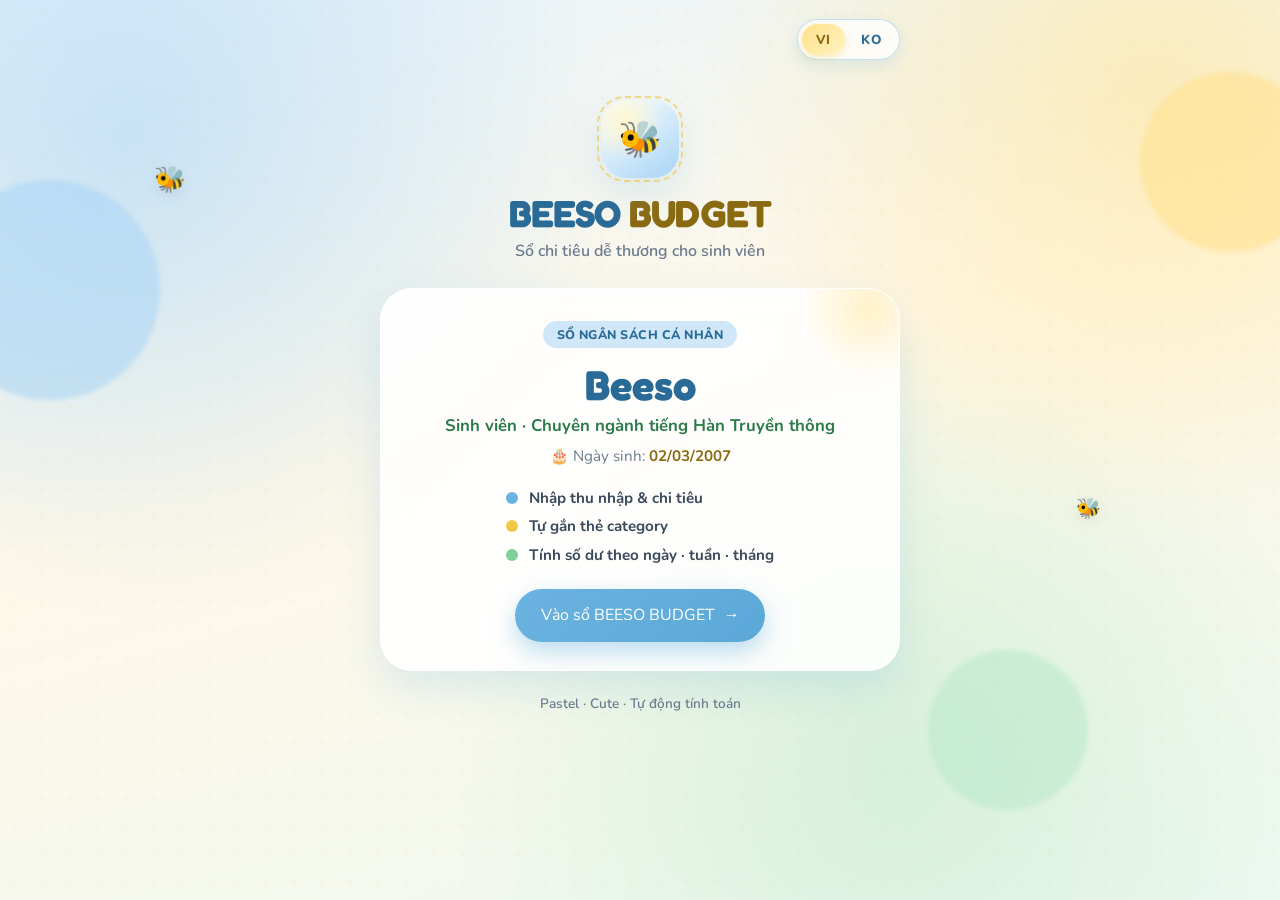
==== commit c17f0469: "Simplify repo to a single index.html app file. Keep only index.html and README so it is obvious whic" ====
--- a/index.html
+++ b/index.html
@@ -3,58 +3,1826 @@
 <head>
   <meta charset="UTF-8" />
   <meta name="viewport" content="width=device-width, initial-scale=1.0" />
-  <title data-i18n="doc.title.landing">BEESO BUDGET · Giới thiệu</title>
+  <title data-i18n="doc.title.landing">BEESO BUDGET</title>
   <link rel="preconnect" href="https://fonts.googleapis.com" />
   <link rel="preconnect" href="https://fonts.gstatic.com" crossorigin />
   <link href="https://fonts.googleapis.com/css2?family=Fredoka:wght@400;500;600;700&family=Nunito:wght@400;600;700;800&display=swap" rel="stylesheet" />
-  <link rel="stylesheet" href="styles.css" />
+  <style>
+:root {
+  --blue: #a8d4f5;
+  --blue-deep: #6bb3e0;
+  --blue-ink: #2a6a96;
+  --yellow: #ffe08a;
+  --yellow-deep: #f0c84a;
+  --yellow-ink: #8a6a10;
+  --green: #b8e8c8;
+  --green-deep: #7ecf9a;
+  --green-ink: #2d7a4a;
+  --cream: #fff9f0;
+  --ink: #3a4a5c;
+  --ink-soft: #6a7a8c;
+  --white: rgba(255, 255, 255, 0.88);
+  --shadow: 0 16px 40px rgba(107, 179, 224, 0.22);
+  --radius: 24px;
+  --font-display: "Fredoka", sans-serif;
+  --font-body: "Nunito", sans-serif;
+
+  --cat-salary: #7ecf9a;
+  --cat-food: #f0c84a;
+  --cat-transport: #6bb3e0;
+  --cat-shopping: #f5a8c8;
+  --cat-study: #a89be8;
+  --cat-others: #b0c0d0;
+}
+
+* { box-sizing: border-box; margin: 0; padding: 0; }
+
+html, body { min-height: 100%; }
+
+body {
+  font-family: var(--font-body);
+  color: var(--ink);
+  background:
+    radial-gradient(circle at 10% 15%, rgba(168, 212, 245, 0.55), transparent 35%),
+    radial-gradient(circle at 90% 10%, rgba(255, 224, 138, 0.5), transparent 32%),
+    radial-gradient(circle at 70% 85%, rgba(184, 232, 200, 0.5), transparent 38%),
+    linear-gradient(165deg, #e8f4fc 0%, #fff8e8 45%, #eef9f2 100%);
+  overflow-x: hidden;
+}
+
+/* —— Background deco —— */
+.bg-deco {
+  position: fixed;
+  inset: 0;
+  pointer-events: none;
+  z-index: 0;
+  overflow: hidden;
+}
+
+.blob {
+  position: absolute;
+  border-radius: 50%;
+  filter: blur(2px);
+  opacity: 0.55;
+  animation: drift 12s ease-in-out infinite;
+}
+
+.blob-a {
+  width: 220px; height: 220px;
+  left: -60px; top: 20%;
+  background: var(--blue);
+}
+
+.blob-b {
+  width: 180px; height: 180px;
+  right: -40px; top: 8%;
+  background: var(--yellow);
+  animation-delay: -4s;
+}
+
+.blob-c {
+  width: 160px; height: 160px;
+  right: 15%; bottom: 10%;
+  background: var(--green);
+  animation-delay: -7s;
+}
+
+.honeycomb {
+  position: absolute;
+  inset: 0;
+  opacity: 0.07;
+  background-image:
+    radial-gradient(circle at 50% 50%, var(--yellow-deep) 1.5px, transparent 2px);
+  background-size: 28px 28px;
+}
+
+.float-bee {
+  position: absolute;
+  font-size: 1.6rem;
+  animation: buzz-fly 7s ease-in-out infinite;
+  filter: drop-shadow(0 4px 8px rgba(0, 0, 0, 0.08));
+}
+
+.bee-1 { left: 12%; top: 18%; }
+.bee-2 { right: 14%; top: 55%; animation-delay: -3s; font-size: 1.25rem; }
+
+@keyframes drift {
+  0%, 100% { transform: translate(0, 0) scale(1); }
+  50% { transform: translate(12px, -18px) scale(1.05); }
+}
+
+@keyframes buzz-fly {
+  0%, 100% { transform: translate(0, 0) rotate(-8deg); }
+  33% { transform: translate(18px, -22px) rotate(6deg); }
+  66% { transform: translate(-10px, 12px) rotate(-4deg); }
+}
+
+/* —— Landing —— */
+.landing {
+  position: relative;
+  z-index: 1;
+  width: min(520px, calc(100% - 2rem));
+  margin: 2.5rem auto 3rem;
+  text-align: center;
+  animation: rise 0.55s ease;
+}
+
+.landing-brand { margin-bottom: 1.6rem; }
+
+.logo-mark {
+  width: 78px;
+  height: 78px;
+  margin: 0 auto 0.85rem;
+  border-radius: 26px;
+  display: grid;
+  place-items: center;
+  font-size: 2.2rem;
+  background:
+    radial-gradient(circle at 30% 28%, #fff8d0, transparent 50%),
+    linear-gradient(145deg, #ffffff, var(--blue));
+  box-shadow: var(--shadow);
+  position: relative;
+  animation: wiggle 3.2s ease-in-out infinite;
+}
+
+.logo-mark::after {
+  content: "";
+  position: absolute;
+  inset: -4px;
+  border-radius: 28px;
+  border: 2px dashed rgba(240, 200, 74, 0.65);
+  pointer-events: none;
+}
+
+.logo-mark.sm {
+  width: 56px;
+  height: 56px;
+  margin: 0;
+  font-size: 1.55rem;
+  border-radius: 18px;
+  flex-shrink: 0;
+}
+
+.logo-mark.sm::after { border-radius: 20px; inset: -3px; }
+
+@keyframes wiggle {
+  0%, 100% { transform: rotate(-3deg); }
+  50% { transform: rotate(3deg); }
+}
+
+.brand-title {
+  font-family: var(--font-display);
+  font-size: 2.35rem;
+  font-weight: 700;
+  letter-spacing: -0.02em;
+  color: var(--blue-ink);
+  line-height: 1.15;
+}
+
+.brand-title span { color: var(--yellow-ink); }
+
+.brand-title.sm { font-size: 1.45rem; }
+
+.brand-tagline {
+  margin-top: 0.35rem;
+  color: var(--ink-soft);
+  font-weight: 600;
+}
+
+.landing-hero {
+  background: var(--white);
+  backdrop-filter: blur(14px);
+  border: 1px solid rgba(255, 255, 255, 0.95);
+  border-radius: 32px;
+  padding: 2rem 1.6rem 1.8rem;
+  box-shadow: var(--shadow);
+  position: relative;
+  overflow: hidden;
+}
+
+.landing-hero::before {
+  content: "";
+  position: absolute;
+  top: -50px;
+  right: -40px;
+  width: 140px;
+  height: 140px;
+  border-radius: 50%;
+  background: radial-gradient(circle, rgba(255, 224, 138, 0.45), transparent 70%);
+}
+
+.hero-kicker {
+  display: inline-block;
+  padding: 0.3rem 0.85rem;
+  border-radius: 999px;
+  background: rgba(168, 212, 245, 0.55);
+  color: var(--blue-ink);
+  font-size: 0.78rem;
+  font-weight: 800;
+  letter-spacing: 0.04em;
+  text-transform: uppercase;
+}
+
+.hero-name {
+  font-family: var(--font-display);
+  font-size: 2.6rem;
+  color: var(--blue-ink);
+  margin: 0.7rem 0 0.25rem;
+}
+
+.hero-major {
+  color: var(--green-ink);
+  font-weight: 700;
+  font-size: 1.05rem;
+  line-height: 1.4;
+}
+
+.hero-dob {
+  margin-top: 0.55rem;
+  color: var(--ink-soft);
+  font-size: 0.95rem;
+}
+
+.hero-dob strong { color: var(--yellow-ink); }
+
+.hero-points {
+  list-style: none;
+  margin: 1.35rem auto 1.5rem;
+  display: grid;
+  gap: 0.55rem;
+  text-align: left;
+  width: fit-content;
+}
+
+.hero-points li {
+  display: flex;
+  align-items: center;
+  gap: 0.65rem;
+  font-weight: 700;
+  color: var(--ink);
+  font-size: 0.95rem;
+}
+
+.dot {
+  width: 12px;
+  height: 12px;
+  border-radius: 50%;
+  flex-shrink: 0;
+}
+
+.dot.blue { background: var(--blue-deep); }
+.dot.yellow { background: var(--yellow-deep); }
+.dot.green { background: var(--green-deep); }
+
+.cta-btn {
+  display: inline-flex;
+  align-items: center;
+  gap: 0.55rem;
+  padding: 0.95rem 1.6rem;
+  border-radius: 999px;
+  background: linear-gradient(135deg, var(--blue-deep), #5aa8d8);
+  color: #fff;
+  font-family: var(--font-display);
+  font-size: 1.05rem;
+  font-weight: 600;
+  text-decoration: none;
+  box-shadow: 0 10px 24px rgba(90, 168, 216, 0.4);
+  transition: transform 0.2s ease, box-shadow 0.2s ease;
+}
+
+.cta-btn:hover {
+  transform: translateY(-3px) scale(1.02);
+  box-shadow: 0 14px 28px rgba(90, 168, 216, 0.5);
+}
+
+.cta-arrow {
+  display: inline-block;
+  transition: transform 0.2s ease;
+}
+
+.cta-btn:hover .cta-arrow { transform: translateX(4px); }
+
+.landing-foot {
+  margin-top: 1.4rem;
+  color: var(--ink-soft);
+  font-size: 0.85rem;
+  font-weight: 600;
+}
+
+/* —— App shell —— */
+.app-shell {
+  position: relative;
+  z-index: 1;
+  width: min(720px, calc(100% - 1.5rem));
+  margin: 1.4rem auto 2.5rem;
+  animation: rise 0.45s ease;
+}
+
+.app-top { margin-bottom: 1.1rem; }
+
+.app-top-row {
+  display: flex;
+  align-items: center;
+  justify-content: space-between;
+  gap: 0.75rem;
+  margin-bottom: 0.75rem;
+}
+
+.lang-bar {
+  position: relative;
+  z-index: 2;
+  display: flex;
+  justify-content: flex-end;
+  width: min(520px, calc(100% - 2rem));
+  margin: 1.2rem auto 0;
+}
+
+.lang-toggle {
+  display: inline-flex;
+  gap: 0.2rem;
+  padding: 0.25rem;
+  border-radius: 999px;
+  background: rgba(255, 255, 255, 0.75);
+  border: 1.5px solid rgba(168, 212, 245, 0.7);
+  box-shadow: 0 6px 16px rgba(107, 179, 224, 0.18);
+}
+
+.lang-btn {
+  border: none;
+  border-radius: 999px;
+  padding: 0.4rem 0.85rem;
+  font: inherit;
+  font-weight: 800;
+  font-size: 0.82rem;
+  letter-spacing: 0.04em;
+  color: var(--blue-ink);
+  background: transparent;
+  cursor: pointer;
+  transition: background 0.2s ease, color 0.2s ease, transform 0.15s ease;
+}
+
+.lang-btn:hover { background: rgba(168, 212, 245, 0.35); }
+
+.lang-btn.active {
+  background: linear-gradient(135deg, var(--yellow), #fff3c0);
+  color: var(--yellow-ink);
+  box-shadow: 0 3px 10px rgba(240, 200, 74, 0.35);
+}
+
+.back-home {
+  display: inline-block;
+  color: var(--blue-ink);
+  font-weight: 700;
+  font-size: 0.88rem;
+  text-decoration: none;
+  padding: 0.35rem 0.75rem;
+  border-radius: 999px;
+  background: rgba(255, 255, 255, 0.65);
+  border: 1px solid rgba(168, 212, 245, 0.6);
+  transition: background 0.2s ease;
+}
+
+.back-home:hover { background: #fff; }
+
+/* —— Advice cards —— */
+.advice-list {
+  display: grid;
+  gap: 0.7rem;
+}
+
+.advice-card {
+  display: grid;
+  grid-template-columns: auto 1fr;
+  gap: 0.75rem;
+  align-items: flex-start;
+  padding: 0.95rem 1rem;
+  border-radius: 18px;
+  border: 1.5px solid transparent;
+  animation: rise 0.35s ease;
+}
+
+.advice-card.tone-soft {
+  background: linear-gradient(135deg, rgba(168, 212, 245, 0.35), rgba(255, 255, 255, 0.92));
+  border-color: rgba(107, 179, 224, 0.4);
+}
+
+.advice-card.tone-tip {
+  background: linear-gradient(135deg, rgba(255, 224, 138, 0.4), rgba(255, 255, 255, 0.92));
+  border-color: rgba(240, 200, 74, 0.45);
+}
+
+.advice-card.tone-warn {
+  background: linear-gradient(135deg, rgba(255, 200, 210, 0.4), rgba(255, 255, 255, 0.92));
+  border-color: rgba(220, 120, 140, 0.35);
+}
+
+.advice-card.tone-good {
+  background: linear-gradient(135deg, rgba(184, 232, 200, 0.45), rgba(255, 255, 255, 0.92));
+  border-color: rgba(126, 207, 154, 0.5);
+}
+
+.advice-icon {
+  width: 42px;
+  height: 42px;
+  border-radius: 14px;
+  display: grid;
+  place-items: center;
+  font-size: 1.25rem;
+  background: rgba(255, 255, 255, 0.85);
+  flex-shrink: 0;
+}
+
+.advice-body h3 {
+  font-family: var(--font-display);
+  font-size: 1.02rem;
+  color: var(--blue-ink);
+  margin-bottom: 0.2rem;
+}
+
+.advice-body p {
+  font-size: 0.9rem;
+  line-height: 1.45;
+  color: var(--ink);
+  font-weight: 600;
+}
+
+.app-brand {
+  display: flex;
+  align-items: center;
+  gap: 0.85rem;
+}
+
+.app-sub {
+  color: var(--ink-soft);
+  font-size: 0.82rem;
+  font-weight: 600;
+  margin-top: 0.1rem;
+}
+
+.panel {
+  background: var(--white);
+  backdrop-filter: blur(12px);
+  border: 1px solid rgba(255, 255, 255, 0.95);
+  border-radius: var(--radius);
+  padding: 1.25rem 1.2rem 1.35rem;
+  box-shadow: var(--shadow);
+  margin-bottom: 1.1rem;
+}
+
+/* —— Section headers (highlighted) —— */
+.section-head {
+  display: flex;
+  align-items: center;
+  gap: 0.55rem;
+  margin-bottom: 0.85rem;
+}
+
+.section-icon {
+  width: 36px;
+  height: 36px;
+  border-radius: 12px;
+  display: grid;
+  place-items: center;
+  background: linear-gradient(145deg, var(--yellow), #fff8d8);
+  font-size: 1rem;
+  box-shadow: 0 4px 10px rgba(240, 200, 74, 0.3);
+  flex-shrink: 0;
+}
+
+.section-head h2 {
+  font-family: var(--font-display);
+  font-size: 1.2rem;
+  color: var(--blue-ink);
+  white-space: nowrap;
+}
+
+.section-line {
+  flex: 1;
+  height: 3px;
+  border-radius: 999px;
+  background: linear-gradient(90deg, var(--blue), var(--yellow), var(--green), transparent);
+  min-width: 40px;
+}
+
+.section-hint {
+  color: var(--ink-soft);
+  font-size: 0.88rem;
+  margin-bottom: 1rem;
+  line-height: 1.45;
+}
+
+/* —— Period tabs —— */
+.period-tabs {
+  display: flex;
+  gap: 0.45rem;
+  margin-bottom: 1rem;
+  background: rgba(168, 212, 245, 0.25);
+  padding: 0.35rem;
+  border-radius: 999px;
+}
+
+.period-btn {
+  flex: 1;
+  border: none;
+  border-radius: 999px;
+  padding: 0.55rem 0.75rem;
+  font: inherit;
+  font-weight: 800;
+  font-size: 0.9rem;
+  color: var(--blue-ink);
+  background: transparent;
+  cursor: pointer;
+  transition: background 0.2s ease, color 0.2s ease, transform 0.15s ease;
+}
+
+.period-btn:hover { background: rgba(255, 255, 255, 0.55); }
+
+.period-btn.active {
+  background: #fff;
+  color: var(--yellow-ink);
+  box-shadow: 0 4px 12px rgba(107, 179, 224, 0.25);
+}
+
+.balance-grid {
+  display: grid;
+  grid-template-columns: repeat(3, minmax(0, 1fr));
+  gap: 0.7rem;
+}
+
+.stat-pill {
+  border-radius: 18px;
+  padding: 0.9rem 0.85rem;
+  text-align: center;
+}
+
+.stat-pill.income {
+  background: linear-gradient(160deg, rgba(184, 232, 200, 0.75), rgba(255, 255, 255, 0.9));
+  border: 1.5px solid rgba(126, 207, 154, 0.55);
+}
+
+.stat-pill.expense {
+  background: linear-gradient(160deg, rgba(255, 224, 138, 0.7), rgba(255, 255, 255, 0.9));
+  border: 1.5px solid rgba(240, 200, 74, 0.5);
+}
+
+.stat-pill.balance {
+  background: linear-gradient(160deg, rgba(168, 212, 245, 0.75), rgba(255, 255, 255, 0.9));
+  border: 1.5px solid rgba(107, 179, 224, 0.55);
+}
+
+.stat-label {
+  font-size: 0.72rem;
+  font-weight: 800;
+  text-transform: uppercase;
+  letter-spacing: 0.04em;
+  color: var(--ink-soft);
+}
+
+.stat-value {
+  margin-top: 0.3rem;
+  font-family: var(--font-display);
+  font-size: 1.15rem;
+  font-weight: 700;
+  color: var(--ink);
+  word-break: break-all;
+}
+
+.stat-pill.income .stat-value { color: var(--green-ink); }
+.stat-pill.expense .stat-value { color: var(--yellow-ink); }
+.stat-pill.balance .stat-value { color: var(--blue-ink); }
+
+.stat-pill.balance.negative .stat-value { color: #c45a6a; }
+
+.stat-formula {
+  margin-top: 0.25rem;
+  font-size: 0.7rem;
+  color: var(--ink-soft);
+  font-weight: 600;
+}
+
+/* —— Form —— */
+.tx-form { display: grid; gap: 0.85rem; }
+
+.form-row {
+  display: flex;
+  gap: 0.7rem;
+  flex-wrap: wrap;
+}
+
+.field {
+  display: grid;
+  gap: 0.35rem;
+  flex: 1;
+  min-width: 120px;
+}
+
+.field.grow { flex: 2; min-width: 180px; }
+
+.field span {
+  font-size: 0.78rem;
+  font-weight: 800;
+  color: var(--blue-ink);
+  text-transform: uppercase;
+  letter-spacing: 0.03em;
+}
+
+.field input,
+.field select {
+  width: 100%;
+  border: 2px solid rgba(168, 212, 245, 0.7);
+  border-radius: 14px;
+  padding: 0.7rem 0.85rem;
+  font: inherit;
+  font-weight: 600;
+  color: var(--ink);
+  background: #fff;
+  outline: none;
+  transition: border-color 0.2s ease, box-shadow 0.2s ease;
+}
+
+.field input:focus,
+.field select:focus {
+  border-color: var(--blue-deep);
+  box-shadow: 0 0 0 3px rgba(168, 212, 245, 0.45);
+}
+
+.auto-tag {
+  display: flex;
+  align-items: center;
+  gap: 0.55rem;
+  flex-wrap: wrap;
+  padding: 0.65rem 0.85rem;
+  border-radius: 14px;
+  background: rgba(184, 232, 200, 0.35);
+  border: 1px dashed rgba(126, 207, 154, 0.6);
+}
+
+.auto-tag-label {
+  font-size: 0.85rem;
+  font-weight: 700;
+  color: var(--green-ink);
+}
+
+.cat-chip {
+  display: inline-flex;
+  align-items: center;
+  padding: 0.25rem 0.7rem;
+  border-radius: 999px;
+  font-size: 0.78rem;
+  font-weight: 800;
+  text-transform: lowercase;
+  color: #fff;
+  background: var(--cat-others);
+}
+
+.cat-chip.salary { background: var(--cat-salary); color: #1a5a32; }
+.cat-chip.food { background: var(--cat-food); color: #6a5200; }
+.cat-chip.transport { background: var(--cat-transport); color: #1a4a70; }
+.cat-chip.shopping { background: var(--cat-shopping); color: #7a3050; }
+.cat-chip.study { background: var(--cat-study); color: #3a2a70; }
+.cat-chip.others { background: var(--cat-others); color: #3a4a5a; }
+
+.primary-btn {
+  border: none;
+  border-radius: 999px;
+  padding: 0.9rem 1.4rem;
+  font-family: var(--font-display);
+  font-size: 1.05rem;
+  font-weight: 600;
+  color: #fff;
+  cursor: pointer;
+  background: linear-gradient(135deg, var(--green-deep), #5fbf82);
+  box-shadow: 0 10px 22px rgba(94, 191, 130, 0.35);
+  transition: transform 0.2s ease, box-shadow 0.2s ease;
+}
+
+.primary-btn:hover {
+  transform: translateY(-2px);
+  box-shadow: 0 14px 26px rgba(94, 191, 130, 0.45);
+}
+
+/* —— Chart —— */
+.chart-wrap {
+  display: flex;
+  align-items: center;
+  gap: 1.2rem;
+  flex-wrap: wrap;
+  justify-content: center;
+}
+
+#spendChart {
+  max-width: 240px;
+  width: 100%;
+  height: auto;
+}
+
+.chart-legend {
+  list-style: none;
+  display: grid;
+  gap: 0.45rem;
+  min-width: 160px;
+}
+
+.chart-legend li {
+  display: flex;
+  align-items: center;
+  gap: 0.5rem;
+  font-size: 0.88rem;
+  font-weight: 700;
+  color: var(--ink);
+}
+
+.legend-swatch {
+  width: 12px;
+  height: 12px;
+  border-radius: 4px;
+  flex-shrink: 0;
+}
+
+.legend-pct {
+  margin-left: auto;
+  color: var(--ink-soft);
+  font-size: 0.8rem;
+}
+
+.empty-chart,
+.empty-list {
+  text-align: center;
+  color: var(--ink-soft);
+  font-weight: 600;
+  font-size: 0.9rem;
+  padding: 0.75rem 0.5rem;
+}
+
+.empty-chart.hidden,
+.empty-list.hidden { display: none; }
+
+.chart-wrap.hidden { display: none; }
+
+/* —— Transaction list —— */
+.tx-list {
+  list-style: none;
+  display: grid;
+  gap: 0.55rem;
+}
+
+.tx-item {
+  display: grid;
+  grid-template-columns: auto 1fr auto auto;
+  align-items: center;
+  gap: 0.65rem;
+  padding: 0.75rem 0.85rem;
+  border-radius: 16px;
+  background: rgba(232, 244, 252, 0.65);
+  border: 1px solid rgba(168, 212, 245, 0.4);
+  animation: rise 0.3s ease;
+}
+
+.tx-item.income-row {
+  background: rgba(232, 249, 238, 0.7);
+  border-color: rgba(126, 207, 154, 0.4);
+}
+
+.tx-meta { min-width: 0; }
+
+.tx-note {
+  font-weight: 800;
+  color: var(--ink);
+  font-size: 0.95rem;
+  white-space: nowrap;
+  overflow: hidden;
+  text-overflow: ellipsis;
+}
+
+.tx-date {
+  font-size: 0.75rem;
+  color: var(--ink-soft);
+  font-weight: 600;
+  margin-top: 0.1rem;
+}
+
+.tx-amount {
+  font-family: var(--font-display);
+  font-weight: 700;
+  font-size: 0.95rem;
+  white-space: nowrap;
+}
+
+.tx-amount.plus { color: var(--green-ink); }
+.tx-amount.minus { color: #c45a6a; }
+
+.tx-del {
+  border: none;
+  background: rgba(255, 255, 255, 0.8);
+  width: 32px;
+  height: 32px;
+  border-radius: 10px;
+  cursor: pointer;
+  font-size: 0.9rem;
+  color: var(--ink-soft);
+  transition: background 0.15s ease, color 0.15s ease;
+}
+
+.tx-del:hover {
+  background: #ffe0e6;
+  color: #c45a6a;
+}
+
+.app-foot {
+  text-align: center;
+  color: var(--ink-soft);
+  font-size: 0.8rem;
+  font-weight: 600;
+  padding: 0.5rem 0 1rem;
+}
+
+@keyframes rise {
+  from { opacity: 0; transform: translateY(14px); }
+  to { opacity: 1; transform: translateY(0); }
+}
+
+@media (max-width: 560px) {
+  .balance-grid { grid-template-columns: 1fr; }
+  .brand-title { font-size: 1.9rem; }
+  .hero-name { font-size: 2.1rem; }
+  .tx-item {
+    grid-template-columns: auto 1fr auto;
+    grid-template-rows: auto auto;
+  }
+  .tx-del {
+    grid-column: 3;
+    grid-row: 1 / 3;
+  }
+  .landing { margin-top: 1.5rem; }
+}
+
+
+/* View switch */
+.view { display: none; }
+.view.active { display: block; }
+body.showing-app .landing-only { display: none; }
+body.showing-landing .app-only { display: none; }
+  </style>
 </head>
-<body class="page-landing">
+<body class="showing-landing">
   <div class="bg-deco" aria-hidden="true">
     <span class="blob blob-a"></span>
     <span class="blob blob-b"></span>
     <span class="blob blob-c"></span>
     <span class="honeycomb"></span>
-    <span class="float-bee bee-1">🐝</span>
-    <span class="float-bee bee-2">🐝</span>
+    <span class="float-bee bee-1 landing-only">🐝</span>
+    <span class="float-bee bee-2 landing-only">🐝</span>
   </div>
 
-  <div class="lang-bar">
-    <div class="lang-toggle" role="group" data-i18n-aria="lang.aria" aria-label="Đổi ngôn ngữ Việt / Hàn">
-      <button type="button" class="lang-btn active" data-lang="vi">VI</button>
-      <button type="button" class="lang-btn" data-lang="ko">KO</button>
+  <!-- ===== LANDING ===== -->
+  <div id="view-landing" class="view active">
+    <div class="lang-bar">
+      <div class="lang-toggle" role="group" data-i18n-aria="lang.aria" aria-label="Đổi ngôn ngữ Việt / Hàn">
+        <button type="button" class="lang-btn active" data-lang="vi">VI</button>
+        <button type="button" class="lang-btn" data-lang="ko">KO</button>
+      </div>
+    </div>
+
+    <main class="landing">
+      <header class="landing-brand">
+        <div class="logo-mark" aria-hidden="true">🐝</div>
+        <h1 class="brand-title">BEESO <span>BUDGET</span></h1>
+        <p class="brand-tagline" data-i18n="landing.tagline">Sổ chi tiêu dễ thương cho sinh viên</p>
+      </header>
+
+      <section class="landing-hero">
+        <p class="hero-kicker" data-i18n="landing.kicker">Sổ ngân sách cá nhân</p>
+        <h2 class="hero-name">Beeso</h2>
+        <p class="hero-major" data-i18n="landing.major">Sinh viên · Chuyên ngành tiếng Hàn Truyền thông</p>
+        <p class="hero-dob"><span data-i18n="landing.dob">🎂 Ngày sinh:</span> <strong>02/03/2007</strong></p>
+
+        <ul class="hero-points">
+          <li><span class="dot blue"></span><span data-i18n="landing.point1">Nhập thu nhập &amp; chi tiêu</span></li>
+          <li><span class="dot yellow"></span><span data-i18n="landing.point2">Tự gắn thẻ category</span></li>
+          <li><span class="dot green"></span><span data-i18n="landing.point3">Tính số dư theo ngày · tuần · tháng</span></li>
+        </ul>
+
+        <button type="button" class="cta-btn" id="goApp">
+          <span data-i18n="landing.cta">Vào sổ BEESO BUDGET</span>
+          <span class="cta-arrow" aria-hidden="true">→</span>
+        </button>
+      </section>
+
+      <p class="landing-foot" data-i18n="landing.foot">Pastel · Cute · Tự động tính toán</p>
+    </main>
+  </div>
+
+  <!-- ===== APP ===== -->
+  <div id="view-app" class="view">
+    <div class="app-shell">
+      <header class="app-top">
+        <div class="app-top-row">
+          <button type="button" class="back-home" id="goLanding" data-i18n="app.back">← Giới thiệu</button>
+          <div class="lang-toggle" role="group" data-i18n-aria="lang.aria" aria-label="Đổi ngôn ngữ Việt / Hàn">
+            <button type="button" class="lang-btn active" data-lang="vi">VI</button>
+            <button type="button" class="lang-btn" data-lang="ko">KO</button>
+          </div>
+        </div>
+        <div class="app-brand">
+          <div class="logo-mark sm" aria-hidden="true">🐝</div>
+          <div>
+            <h1 class="brand-title sm">BEESO <span>BUDGET</span></h1>
+            <p class="app-sub" data-i18n="app.sub">Nhập thu nhập → Tự gắn category &amp; tính toán</p>
+          </div>
+        </div>
+      </header>
+
+      <section class="panel">
+        <div class="section-head">
+          <span class="section-icon">💛</span>
+          <h2 data-i18n="sec.balance">Số dư theo kỳ</h2>
+          <span class="section-line"></span>
+        </div>
+        <div class="period-tabs" role="tablist">
+          <button type="button" class="period-btn active" data-period="day" data-i18n="period.day">Ngày</button>
+          <button type="button" class="period-btn" data-period="week" data-i18n="period.week">Tuần</button>
+          <button type="button" class="period-btn" data-period="month" data-i18n="period.month">Tháng</button>
+        </div>
+        <div class="balance-grid">
+          <article class="stat-pill income">
+            <p class="stat-label" data-i18n="stat.income">Tổng thu</p>
+            <p class="stat-value" id="totalIncome">0 ₫</p>
+          </article>
+          <article class="stat-pill expense">
+            <p class="stat-label" data-i18n="stat.expense">Tổng chi</p>
+            <p class="stat-value" id="totalExpense">0 ₫</p>
+          </article>
+          <article class="stat-pill balance">
+            <p class="stat-label" data-i18n="stat.balance">Số dư</p>
+            <p class="stat-value" id="balanceValue">0 ₫</p>
+            <p class="stat-formula" data-i18n="stat.formula">= Thu − Chi</p>
+          </article>
+        </div>
+      </section>
+
+      <section class="panel">
+        <div class="section-head">
+          <span class="section-icon">✨</span>
+          <h2 data-i18n="sec.enter">Nhập giao dịch</h2>
+          <span class="section-line"></span>
+        </div>
+        <p class="section-hint" data-i18n="sec.enter.hint">Gõ mô tả → BEESO tự gắn category</p>
+        <form id="txForm" class="tx-form" autocomplete="off">
+          <div class="form-row">
+            <label class="field">
+              <span data-i18n="field.type">Loại</span>
+              <select id="txType" required>
+                <option value="income" data-i18n="opt.income">Thu nhập (Income)</option>
+                <option value="expense" selected data-i18n="opt.expense">Chi tiêu (Expense)</option>
+              </select>
+            </label>
+            <label class="field">
+              <span data-i18n="field.amount">Số tiền (₫)</span>
+              <input id="txAmount" type="number" min="1" step="1000" data-i18n-placeholder="ph.amount" placeholder="vd: 50000" required />
+            </label>
+          </div>
+          <div class="form-row">
+            <label class="field grow">
+              <span data-i18n="field.note">Mô tả</span>
+              <input id="txNote" type="text" data-i18n-placeholder="ph.note" placeholder="vd: ăn phở, grab đi học..." required />
+            </label>
+            <label class="field">
+              <span data-i18n="field.date">Ngày</span>
+              <input id="txDate" type="date" required />
+            </label>
+          </div>
+          <div class="auto-tag">
+            <span class="auto-tag-label" data-i18n="predict.label">Category dự đoán:</span>
+            <span class="cat-chip others" id="predictedCat">others</span>
+          </div>
+          <button type="submit" class="primary-btn" data-i18n="btn.add">Thêm &amp; tự tính toán</button>
+        </form>
+      </section>
+
+      <section class="panel">
+        <div class="section-head">
+          <span class="section-icon">💡</span>
+          <h2 data-i18n="sec.advice">Lời khuyên tiêu dùng</h2>
+          <span class="section-line"></span>
+        </div>
+        <p class="section-hint" data-i18n="sec.advice.hint">Gợi ý dựa trên chi tiêu thực tế trong kỳ đang chọn</p>
+        <div class="advice-list" id="adviceList"></div>
+      </section>
+
+      <section class="panel">
+        <div class="section-head">
+          <span class="section-icon">📊</span>
+          <h2 data-i18n="sec.chart">Chi tiêu theo category</h2>
+          <span class="section-line"></span>
+        </div>
+        <p class="section-hint" data-i18n="sec.chart.hint">Biểu đồ chi tiêu theo category trong kỳ đang chọn</p>
+        <div class="chart-wrap">
+          <canvas id="spendChart" width="280" height="280"></canvas>
+          <ul class="chart-legend" id="chartLegend"></ul>
+        </div>
+        <p class="empty-chart" id="chartEmpty" data-i18n="chart.empty">Chưa có chi tiêu trong kỳ này</p>
+      </section>
+
+      <section class="panel">
+        <div class="section-head">
+          <span class="section-icon">📝</span>
+          <h2 data-i18n="sec.list">Danh sách giao dịch</h2>
+          <span class="section-line"></span>
+        </div>
+        <ul class="tx-list" id="txList"></ul>
+        <p class="empty-list" id="listEmpty" data-i18n="list.empty">Chưa có giao dịch nào</p>
+      </section>
+
+      <footer class="app-foot" data-i18n="app.foot">BEESO BUDGET · 02/03/2007</footer>
     </div>
   </div>
 
-  <main class="landing">
-    <header class="landing-brand">
-      <div class="logo-mark" aria-hidden="true">🐝</div>
-      <h1 class="brand-title">BEESO <span>BUDGET</span></h1>
-      <p class="brand-tagline" data-i18n="landing.tagline">Sổ chi tiêu dễ thương cho sinh viên</p>
-    </header>
-
-    <section class="landing-hero">
-      <p class="hero-kicker" data-i18n="landing.kicker">Sổ ngân sách cá nhân</p>
-      <h2 class="hero-name">Beeso</h2>
-      <p class="hero-major" data-i18n="landing.major">Sinh viên · Chuyên ngành tiếng Hàn Truyền thông</p>
-      <p class="hero-dob"><span data-i18n="landing.dob">🎂 Ngày sinh:</span> <strong>02/03/2007</strong></p>
-
-      <ul class="hero-points">
-        <li><span class="dot blue"></span><span data-i18n="landing.point1">Nhập thu nhập &amp; chi tiêu</span></li>
-        <li><span class="dot yellow"></span><span data-i18n="landing.point2">Tự gắn thẻ category</span></li>
-        <li><span class="dot green"></span><span data-i18n="landing.point3">Tính số dư theo ngày · tuần · tháng</span></li>
-      </ul>
-
-      <a class="cta-btn" href="budget.html">
-        <span data-i18n="landing.cta">Vào sổ BEESO BUDGET</span>
-        <span class="cta-arrow" aria-hidden="true">→</span>
-      </a>
-    </section>
-
-    <p class="landing-foot" data-i18n="landing.foot">Pastel · Cute · Tự động tính toán</p>
-  </main>
-
-  <script src="i18n.js"></script>
-  <script>BeesoI18n.init();</script>
+  <script>
+/* Shared VI ↔ KO i18n for BEESO BUDGET */
+window.BeesoI18n = (() => {
+  const LANG_KEY = "beeso_budget_lang";
+
+  const STR = {
+    vi: {
+      // Landing
+      "doc.title.landing": "BEESO BUDGET · Giới thiệu",
+      "landing.tagline": "Sổ chi tiêu dễ thương cho sinh viên",
+      "landing.kicker": "Sổ ngân sách cá nhân",
+      "landing.major": "Sinh viên · Chuyên ngành tiếng Hàn Truyền thông",
+      "landing.dob": "🎂 Ngày sinh:",
+      "landing.point1": "Nhập thu nhập & chi tiêu",
+      "landing.point2": "Tự gắn thẻ category",
+      "landing.point3": "Tính số dư theo ngày · tuần · tháng",
+      "landing.cta": "Vào sổ BEESO BUDGET",
+      "landing.foot": "Pastel · Cute · Tự động tính toán",
+
+      // App chrome
+      "doc.title.app": "BEESO BUDGET · Sổ chi tiêu",
+      "app.back": "← Giới thiệu",
+      "app.sub": "Nhập thu nhập → Tự gắn category & tính toán",
+      "app.foot": "BEESO BUDGET · Sinh viên tiếng Hàn Truyền thông · 02/03/2007",
+
+      // Balance
+      "sec.balance": "Số dư theo kỳ",
+      "period.day": "Ngày",
+      "period.week": "Tuần",
+      "period.month": "Tháng",
+      "stat.income": "Tổng thu",
+      "stat.expense": "Tổng chi",
+      "stat.balance": "Số dư",
+      "stat.formula": "= Thu − Chi",
+
+      // Form
+      "sec.enter": "Nhập giao dịch",
+      "sec.enter.hint": "Gõ mô tả → BEESO tự gắn category: salary · food · transport · shopping · study · others",
+      "field.type": "Loại",
+      "opt.income": "Thu nhập (Income)",
+      "opt.expense": "Chi tiêu (Expense)",
+      "field.amount": "Số tiền (₫)",
+      "ph.amount": "vd: 50000",
+      "field.note": "Mô tả",
+      "ph.note": "vd: ăn phở, grab đi học, lương part-time...",
+      "field.date": "Ngày",
+      "predict.label": "Category dự đoán:",
+      "btn.add": "Thêm & tự tính toán",
+
+      // Chart
+      "sec.chart": "Chi tiêu theo category",
+      "sec.chart.hint": "Biểu đồ chi tiêu theo category trong kỳ đang chọn",
+      "chart.center": "Chi tiêu",
+      "chart.empty": "Chưa có chi tiêu trong kỳ này — thêm giao dịch để xem chart nhé!",
+
+      // Advice
+      "sec.advice": "Lời khuyên tiêu dùng",
+      "sec.advice.hint": "Gợi ý dựa trên chi tiêu thực tế trong kỳ đang chọn",
+
+      // List
+      "sec.list": "Danh sách giao dịch",
+      "list.empty": "Chưa có giao dịch nào. Hãy nhập thu nhập hoặc chi tiêu ở trên!",
+      "btn.delete": "Xóa giao dịch",
+
+      // Lang toggle
+      "lang.vi": "VI",
+      "lang.ko": "KO",
+      "lang.aria": "Đổi ngôn ngữ Việt / Hàn",
+    },
+    ko: {
+      "doc.title.landing": "BEESO BUDGET · 소개",
+      "landing.tagline": "학생을 위한 귀여운 가계부",
+      "landing.kicker": "개인 예산 수첩",
+      "landing.major": "학생 · 한국어 미디어커뮤니케이션 전공",
+      "landing.dob": "🎂 생년월일:",
+      "landing.point1": "수입 & 지출 입력",
+      "landing.point2": "카테고리 자동 분류",
+      "landing.point3": "일 · 주 · 월별 잔액 계산",
+      "landing.cta": "BEESO BUDGET 시작하기",
+      "landing.foot": "Pastel · Cute · 자동 계산",
+
+      "doc.title.app": "BEESO BUDGET · 가계부",
+      "app.back": "← 소개",
+      "app.sub": "수입 입력 → 자동 분류 & 계산",
+      "app.foot": "BEESO BUDGET · 한국어 미디어커뮤니케이션 · 02/03/2007",
+
+      "sec.balance": "기간별 잔액",
+      "period.day": "일",
+      "period.week": "주",
+      "period.month": "월",
+      "stat.income": "총수입",
+      "stat.expense": "총지출",
+      "stat.balance": "잔액",
+      "stat.formula": "= 수입 − 지출",
+
+      "sec.enter": "거래 입력",
+      "sec.enter.hint": "설명 입력 → BEESO가 자동 분류: salary · food · transport · shopping · study · others",
+      "field.type": "유형",
+      "opt.income": "수입 (Income)",
+      "opt.expense": "지출 (Expense)",
+      "field.amount": "금액 (₫)",
+      "ph.amount": "예: 50000",
+      "field.note": "설명",
+      "ph.note": "예: 쌀국수, 그랩, 알바 급여...",
+      "field.date": "날짜",
+      "predict.label": "예상 카테고리:",
+      "btn.add": "추가 & 자동 계산",
+
+      "sec.chart": "카테고리별 지출",
+      "sec.chart.hint": "선택한 기간의 카테고리별 지출 차트",
+      "chart.center": "지출",
+      "chart.empty": "이 기간에 지출이 없어요 — 거래를 추가해 보세요!",
+
+      "sec.advice": "소비 조언",
+      "sec.advice.hint": "선택한 기간의 실제 지출을 바탕으로 한 팁",
+
+      "sec.list": "거래 목록",
+      "list.empty": "아직 거래가 없어요. 위에서 수입이나 지출을 입력해 보세요!",
+      "btn.delete": "거래 삭제",
+
+      "lang.vi": "VI",
+      "lang.ko": "KO",
+      "lang.aria": "베트남어 / 한국어 전환",
+    },
+  };
+
+  /** Advice copy by rule id */
+  const ADVICE = {
+    vi: {
+      empty: {
+        tone: "soft",
+        icon: "🌱",
+        title: "Bắt đầu ghi chép nào!",
+        body: "Chưa có chi tiêu trong kỳ này. Ghi lại từng khoản nhỏ sẽ giúp bạn hiểu thói quen tiêu dùng rõ hơn.",
+      },
+      overspend: {
+        tone: "warn",
+        icon: "⚠️",
+        title: "Chi đang vượt thu",
+        body: "Số dư âm rồi — hãy tạm giảm mua sắm không cần thiết và ưu tiên nhu cầu thiết yếu trong vài ngày tới.",
+      },
+      tight: {
+        tone: "warn",
+        icon: "📉",
+        title: "Ngân sách đang eo hẹp",
+        body: "Chi tiêu chiếm phần lớn thu nhập. Thử để dành ít nhất 10–20% thu nhập trước khi chi tiêu nhé.",
+      },
+      food: {
+        tone: "tip",
+        icon: "🍜",
+        title: "Ăn uống đang chiếm nhiều",
+        body: "Food chiếm phần lớn chi tiêu. Thử nấu cơm nhà / hạn chế trà sữa ngoài vài lần mỗi tuần để tiết kiệm.",
+      },
+      shopping: {
+        tone: "tip",
+        icon: "🛍️",
+        title: "Shopping hơi “nóng”",
+        body: "Mua sắm đang cao. Quy tắc 24 giờ: muốn mua gì cũng đợi một ngày rồi quyết định lại.",
+      },
+      transport: {
+        tone: "tip",
+        icon: "🚌",
+        title: "Di chuyển tốn khá nhiều",
+        body: "Transport đang cao. Gom chuyến, đi chung hoặc dùng xe buýt / đi bộ đoạn ngắn sẽ nhẹ ví hơn.",
+      },
+      study: {
+        tone: "good",
+        icon: "📚",
+        title: "Đầu tư học tập tốt!",
+        body: "Chi cho study đang nổi bật — đây là khoản đầu tư dài hạn. Giữ thói quen học đều và ghi rõ từng khoản nhé.",
+      },
+      others: {
+        tone: "tip",
+        icon: "🏷️",
+        title: "Nhiều khoản “others”",
+        body: "Chi tiêu others khá nhiều. Thử ghi mô tả rõ hơn để BEESO gắn đúng category và dễ theo dõi.",
+      },
+      healthy: {
+        tone: "good",
+        icon: "💛",
+        title: "Đang kiểm soát tốt!",
+        body: "Số dư dương và chi tiêu khá cân bằng. Tiếp tục theo dõi theo tuần/tháng để giữ nhịp tiết kiệm này nhé!",
+      },
+      save: {
+        tone: "soft",
+        icon: "🐝",
+        title: "Mẹo nhỏ từ Beeso",
+        body: "Mỗi lần nhận thu nhập, hãy tách ngay một phần nhỏ vào “hũ tiết kiệm” trước khi chi tiêu.",
+      },
+    },
+    ko: {
+      empty: {
+        tone: "soft",
+        icon: "🌱",
+        title: "기록을 시작해 볼까요!",
+        body: "이 기간에 아직 지출이 없어요. 작은 금액부터 적으면 소비 습관을 더 잘 알 수 있어요.",
+      },
+      overspend: {
+        tone: "warn",
+        icon: "⚠️",
+        title: "지출이 수입을 넘었어요",
+        body: "잔액이 마이너스예요. 당분간 불필요한 쇼핑을 줄이고 필수 지출을 우선해 보세요.",
+      },
+      tight: {
+        tone: "warn",
+        icon: "📉",
+        title: "예산이 빠듯해요",
+        body: "지출이 수입의 대부분을 차지해요. 쓰기 전에 수입의 10–20%를 먼저 저축해 보세요.",
+      },
+      food: {
+        tone: "tip",
+        icon: "🍜",
+        title: "식비가 꽤 커요",
+        body: "food 비중이 높아요. 집밥 비중을 늘리거나 외식·음료를 주 몇 회로 줄여 보세요.",
+      },
+      shopping: {
+        tone: "tip",
+        icon: "🛍️",
+        title: "쇼핑이 다소 많아요",
+        body: "shopping 지출이 높아요. 24시간 규칙: 사고 싶은 물건은 하루 뒤에 다시 결정해 보세요.",
+      },
+      transport: {
+        tone: "tip",
+        icon: "🚌",
+        title: "교통비가 꽤 들어요",
+        body: "transport 비중이 높아요. 일정을 묶거나, 버스·짧은 거리는 걸어가면 절약에 도움이 돼요.",
+      },
+      study: {
+        tone: "good",
+        icon: "📚",
+        title: "학습 투자 좋아요!",
+        body: "study 지출이 눈에 띄어요 — 장기 투자예요. 꾸준히 공부하고 항목을 꼼꼼히 기록해 보세요.",
+      },
+      others: {
+        tone: "tip",
+        icon: "🏷️",
+        title: "others가 많아요",
+        body: "others 지출이 많아요. 설명을 더 구체적으로 적으면 BEESO가 카테고리를 더 잘 붙여 줘요.",
+      },
+      healthy: {
+        tone: "good",
+        icon: "💛",
+        title: "잘 관리하고 있어요!",
+        body: "잔액이 플러스이고 지출도 균형적이에요. 주·월 단위로 계속 확인해 이 리듬을 유지해 보세요!",
+      },
+      save: {
+        tone: "soft",
+        icon: "🐝",
+        title: "Beeso의 작은 팁",
+        body: "수입이 들어오면 쓰기 전에 작은 금액을 ‘저축 통’에 먼저 넣어 보세요.",
+      },
+    },
+  };
+
+  function getLang() {
+    const saved = localStorage.getItem(LANG_KEY);
+    return saved === "ko" || saved === "vi" ? saved : "vi";
+  }
+
+  function setLang(lang) {
+    localStorage.setItem(LANG_KEY, lang);
+  }
+
+  function t(key, lang = getLang()) {
+    return (STR[lang] && STR[lang][key]) || STR.vi[key] || key;
+  }
+
+  function apply(lang = getLang()) {
+    document.documentElement.lang = lang === "ko" ? "ko" : "vi";
+
+    document.querySelectorAll("[data-i18n]").forEach((el) => {
+      const key = el.getAttribute("data-i18n");
+      const val = t(key, lang);
+      if (el.tagName === "TITLE") el.textContent = val;
+      else el.textContent = val;
+    });
+
+    document.querySelectorAll("[data-i18n-placeholder]").forEach((el) => {
+      el.setAttribute("placeholder", t(el.getAttribute("data-i18n-placeholder"), lang));
+    });
+
+    document.querySelectorAll("[data-i18n-aria]").forEach((el) => {
+      el.setAttribute("aria-label", t(el.getAttribute("data-i18n-aria"), lang));
+    });
+
+    document.querySelectorAll("[data-i18n-title]").forEach((el) => {
+      el.setAttribute("title", t(el.getAttribute("data-i18n-title"), lang));
+    });
+
+    // Update lang toggle UI
+    document.querySelectorAll(".lang-toggle").forEach((wrap) => {
+      wrap.querySelectorAll(".lang-btn").forEach((btn) => {
+        btn.classList.toggle("active", btn.dataset.lang === lang);
+      });
+    });
+
+    document.dispatchEvent(new CustomEvent("beeso:langchange", { detail: { lang } }));
+  }
+
+  function bindToggle() {
+    document.querySelectorAll(".lang-toggle").forEach((wrap) => {
+      wrap.addEventListener("click", (e) => {
+        const btn = e.target.closest(".lang-btn");
+        if (!btn) return;
+        const lang = btn.dataset.lang;
+        if (lang !== "vi" && lang !== "ko") return;
+        setLang(lang);
+        apply(lang);
+      });
+    });
+  }
+
+  function advicePack(lang = getLang()) {
+    return ADVICE[lang] || ADVICE.vi;
+  }
+
+  function init() {
+    bindToggle();
+    apply(getLang());
+  }
+
+  return { getLang, setLang, t, apply, init, advicePack, STR, ADVICE };
+})();
+
+  </script>
+  <script>
+(() => {
+  const STORAGE_KEY = "beeso_budget_tx";
+  const I18n = window.BeesoI18n;
+
+  const CATEGORY_COLORS = {
+    salary: "#7ecf9a",
+    food: "#f0c84a",
+    transport: "#6bb3e0",
+    shopping: "#f5a8c8",
+    study: "#a89be8",
+    others: "#b0c0d0",
+  };
+
+  const CATEGORY_RULES = {
+    salary: [
+      "luong", "lương", "salary", "wage", "stipend", "hoc bong", "học bổng",
+      "thuong", "thưởng", "bonus", "part-time", "part time", "freelance",
+      "thu nhap", "thu nhập", "income", "transfer in", "nhan tien", "nhận tiền",
+      "급료", "월급", "알바", "용돈", "수입",
+    ],
+    food: [
+      "an ", "ăn ", "food", "com", "cơm", "pho", "phở", "bun", "bún", "cafe",
+      "cà phê", "coffee", "tra sua", "trà sữa", "an sang", "ăn sáng", "an trua",
+      "ăn trưa", "an toi", "ăn tối", "snack", "do an", "đồ ăn", "nha hang",
+      "nhà hàng", "quan", "quán", "grab food", "shopee food", "baemin", "lotteria",
+      "kfc", "highlands", "boba", "banh", "bánh", "che", "chè", "kem",
+      "밥", "식사", "커피", "음식", "분식", "라면", "카페",
+    ],
+    transport: [
+      "xe", "grab", "be ", "xanh sm", "bus", "xe buyt", "xe buýt", "xang", "xăng",
+      "petrol", "transport", "di chuyen", "di chuyển", "taxi", "uber", "metro",
+      "tau", "tàu", "ve xe", "vé xe", "parking", "gui xe", "gửi xe", "ship",
+      "shipper", "xe om", "xe ôm",
+      "교통", "버스", "택시", "지하철", "그랩", "주유",
+    ],
+    shopping: [
+      "mua", "shop", "shopping", "shopee", "lazada", "tiki", "tiktok shop",
+      "mall", "quan ao", "quần áo", "giay", "giày", "my pham", "mỹ phẩm",
+      "do dung", "đồ dùng", "online", "dat hang", "đặt hàng", "order",
+      "쇼핑", "옷", "구매", "쿠팡",
+    ],
+    study: [
+      "hoc", "học", "sach", "sách", "study", "tuition", "hoc phi", "học phí",
+      "lop", "lớp", "khoa hoc", "khóa học", "tieng han", "tiếng hàn", "korean",
+      "van phong pham", "văn phòng phẩm", "but", "bút", "vo", "vở", "thi",
+      "ki thi", "kỳ thi", "course", "edu", "truong", "trường",
+      "공부", "수업", "학원", "책", "한국어", "등록금",
+    ],
+  };
+
+  /** @type {{ id: string, type: 'income'|'expense', amount: number, note: string, date: string, category: string }[]} */
+  let transactions = loadTransactions();
+  let currentPeriod = "day";
+
+  const els = {
+    form: document.getElementById("txForm"),
+    type: document.getElementById("txType"),
+    amount: document.getElementById("txAmount"),
+    note: document.getElementById("txNote"),
+    date: document.getElementById("txDate"),
+    predictedCat: document.getElementById("predictedCat"),
+    totalIncome: document.getElementById("totalIncome"),
+    totalExpense: document.getElementById("totalExpense"),
+    balanceValue: document.getElementById("balanceValue"),
+    balancePill: document.querySelector(".stat-pill.balance"),
+    txList: document.getElementById("txList"),
+    listEmpty: document.getElementById("listEmpty"),
+    chart: document.getElementById("spendChart"),
+    chartLegend: document.getElementById("chartLegend"),
+    chartEmpty: document.getElementById("chartEmpty"),
+    chartWrap: document.querySelector(".chart-wrap"),
+    periodBtns: document.querySelectorAll(".period-btn"),
+    adviceList: document.getElementById("adviceList"),
+  };
+
+  function loadTransactions() {
+    try {
+      const raw = localStorage.getItem(STORAGE_KEY);
+      if (!raw) return [];
+      const parsed = JSON.parse(raw);
+      return Array.isArray(parsed) ? parsed : [];
+    } catch {
+      return [];
+    }
+  }
+
+  function saveTransactions() {
+    localStorage.setItem(STORAGE_KEY, JSON.stringify(transactions));
+  }
+
+  function normalize(text) {
+    return (text || "")
+      .toLowerCase()
+      .normalize("NFD")
+      .replace(/[\u0300-\u036f]/g, "")
+      .replace(/đ/g, "d");
+  }
+
+  function autoCategorize(note, type) {
+    const n = normalize(note);
+    if (type === "income") {
+      for (const kw of CATEGORY_RULES.salary) {
+        if (n.includes(normalize(kw.trim()))) return "salary";
+      }
+      return "salary";
+    }
+
+    const order = ["food", "transport", "shopping", "study", "salary"];
+    for (const cat of order) {
+      for (const kw of CATEGORY_RULES[cat]) {
+        if (n.includes(normalize(kw.trim()))) return cat;
+      }
+    }
+    return "others";
+  }
+
+  function formatMoney(n) {
+    return new Intl.NumberFormat("vi-VN", {
+      style: "currency",
+      currency: "VND",
+      maximumFractionDigits: 0,
+    }).format(n);
+  }
+
+  function todayISO() {
+    const d = new Date();
+    const y = d.getFullYear();
+    const m = String(d.getMonth() + 1).padStart(2, "0");
+    const day = String(d.getDate()).padStart(2, "0");
+    return `${y}-${m}-${day}`;
+  }
+
+  function parseDate(iso) {
+    const [y, m, d] = iso.split("-").map(Number);
+    return new Date(y, m - 1, d);
+  }
+
+  function startOfWeek(date) {
+    const d = new Date(date);
+    const day = d.getDay();
+    const diff = day === 0 ? 6 : day - 1;
+    d.setDate(d.getDate() - diff);
+    d.setHours(0, 0, 0, 0);
+    return d;
+  }
+
+  function inPeriod(txDateISO, period) {
+    const now = new Date();
+    now.setHours(0, 0, 0, 0);
+    const tx = parseDate(txDateISO);
+
+    if (period === "day") return tx.getTime() === now.getTime();
+    if (period === "week") {
+      const start = startOfWeek(now);
+      const end = new Date(start);
+      end.setDate(end.getDate() + 6);
+      return tx >= start && tx <= end;
+    }
+    return tx.getFullYear() === now.getFullYear() && tx.getMonth() === now.getMonth();
+  }
+
+  function filteredTx() {
+    return transactions.filter((t) => inPeriod(t.date, currentPeriod));
+  }
+
+  function updatePrediction() {
+    const type = els.type.value;
+    const note = els.note.value.trim();
+    const cat = note ? autoCategorize(note, type) : type === "income" ? "salary" : "others";
+    els.predictedCat.textContent = cat;
+    els.predictedCat.className = `cat-chip ${cat}`;
+  }
+
+  function calcTotals(list) {
+    let income = 0;
+    let expense = 0;
+    for (const t of list) {
+      if (t.type === "income") income += t.amount;
+      else expense += t.amount;
+    }
+    return { income, expense, balance: income - expense };
+  }
+
+  function spendingByCategory(list) {
+    const map = {
+      salary: 0,
+      food: 0,
+      transport: 0,
+      shopping: 0,
+      study: 0,
+      others: 0,
+    };
+    for (const t of list) {
+      if (t.type !== "expense") continue;
+      const key = map[t.category] != null ? t.category : "others";
+      map[key] += t.amount;
+    }
+    return map;
+  }
+
+  /** Build advice cards from current spending pattern */
+  function buildAdviceIds(list) {
+    const { income, expense, balance } = calcTotals(list);
+    const spending = spendingByCategory(list);
+    const ids = [];
+
+    if (expense <= 0) {
+      ids.push("empty");
+      return ids;
+    }
+
+    if (balance < 0) ids.push("overspend");
+    else if (income > 0 && expense / income >= 0.8) ids.push("tight");
+
+    const totalExp = expense;
+    const share = (cat) => (totalExp > 0 ? spending[cat] / totalExp : 0);
+
+    if (share("food") >= 0.4) ids.push("food");
+    if (share("shopping") >= 0.3) ids.push("shopping");
+    if (share("transport") >= 0.25) ids.push("transport");
+    if (share("study") >= 0.2) ids.push("study");
+    if (share("others") >= 0.35) ids.push("others");
+
+    if (balance > 0 && !ids.includes("overspend") && !ids.includes("tight")) {
+      ids.push("healthy");
+    }
+
+    if (!ids.includes("empty") && ids.length < 2) ids.push("save");
+
+    // Cap to 3 tips for a clean UI
+    return ids.slice(0, 3);
+  }
+
+  function renderAdvice() {
+    const pack = I18n.advicePack();
+    const ids = buildAdviceIds(filteredTx());
+    els.adviceList.innerHTML = "";
+
+    for (const id of ids) {
+      const tip = pack[id];
+      if (!tip) continue;
+      const card = document.createElement("article");
+      card.className = `advice-card tone-${tip.tone}`;
+      card.innerHTML = `
+        <div class="advice-icon">${tip.icon}</div>
+        <div class="advice-body">
+          <h3></h3>
+          <p></p>
+        </div>
+      `;
+      card.querySelector("h3").textContent = tip.title;
+      card.querySelector("p").textContent = tip.body;
+      els.adviceList.appendChild(card);
+    }
+  }
+
+  function renderStats() {
+    const { income, expense, balance } = calcTotals(filteredTx());
+    els.totalIncome.textContent = formatMoney(income);
+    els.totalExpense.textContent = formatMoney(expense);
+    els.balanceValue.textContent = formatMoney(balance);
+    els.balancePill.classList.toggle("negative", balance < 0);
+  }
+
+  function renderList() {
+    const list = [...filteredTx()].sort((a, b) => b.date.localeCompare(a.date) || b.id.localeCompare(a.id));
+    els.txList.innerHTML = "";
+    els.listEmpty.classList.toggle("hidden", list.length > 0);
+
+    for (const t of list) {
+      const li = document.createElement("li");
+      li.className = `tx-item ${t.type === "income" ? "income-row" : ""}`;
+      li.innerHTML = `
+        <span class="cat-chip ${t.category}">${t.category}</span>
+        <div class="tx-meta">
+          <p class="tx-note"></p>
+          <p class="tx-date"></p>
+        </div>
+        <span class="tx-amount ${t.type === "income" ? "plus" : "minus"}"></span>
+        <button type="button" class="tx-del" data-i18n-aria="btn.delete" aria-label="${I18n.t("btn.delete")}" data-id="${t.id}">✕</button>
+      `;
+      li.querySelector(".tx-note").textContent = t.note;
+      li.querySelector(".tx-date").textContent = t.date.split("-").reverse().join("/");
+      li.querySelector(".tx-amount").textContent =
+        (t.type === "income" ? "+" : "−") + " " + formatMoney(t.amount);
+      els.txList.appendChild(li);
+    }
+  }
+
+  function drawChart() {
+    const canvas = els.chart;
+    const ctx = canvas.getContext("2d");
+    const spending = spendingByCategory(filteredTx());
+    const entries = Object.entries(spending).filter(([, v]) => v > 0);
+    const total = entries.reduce((s, [, v]) => s + v, 0);
+
+    const dpr = window.devicePixelRatio || 1;
+    const size = 280;
+    canvas.width = size * dpr;
+    canvas.height = size * dpr;
+    canvas.style.width = size + "px";
+    canvas.style.height = size + "px";
+    ctx.setTransform(dpr, 0, 0, dpr, 0, 0);
+    ctx.clearRect(0, 0, size, size);
+
+    const hasData = total > 0;
+    els.chartEmpty.classList.toggle("hidden", hasData);
+    els.chartWrap.classList.toggle("hidden", !hasData);
+    els.chartLegend.innerHTML = "";
+
+    if (!hasData) return;
+
+    const cx = size / 2;
+    const cy = size / 2;
+    const radius = 98;
+    const inner = 58;
+    let start = -Math.PI / 2;
+
+    for (const [cat, value] of entries) {
+      const angle = (value / total) * Math.PI * 2;
+      ctx.beginPath();
+      ctx.moveTo(cx, cy);
+      ctx.arc(cx, cy, radius, start, start + angle);
+      ctx.closePath();
+      ctx.fillStyle = CATEGORY_COLORS[cat] || CATEGORY_COLORS.others;
+      ctx.fill();
+      start += angle;
+    }
+
+    ctx.beginPath();
+    ctx.arc(cx, cy, inner, 0, Math.PI * 2);
+    ctx.fillStyle = "#fffdf8";
+    ctx.fill();
+
+    ctx.fillStyle = "#2a6a96";
+    ctx.font = "700 13px Fredoka, Nunito, sans-serif";
+    ctx.textAlign = "center";
+    ctx.fillText(I18n.t("chart.center"), cx, cy - 6);
+    ctx.fillStyle = "#3a4a5c";
+    ctx.font = "700 12px Nunito, sans-serif";
+    const short =
+      total >= 1_000_000
+        ? (total / 1_000_000).toFixed(1) + "tr"
+        : total >= 1000
+          ? Math.round(total / 1000) + "k"
+          : String(total);
+    ctx.fillText(short + " ₫", cx, cy + 14);
+
+    for (const [cat, value] of entries) {
+      const pct = Math.round((value / total) * 100);
+      const li = document.createElement("li");
+      li.innerHTML = `
+        <span class="legend-swatch" style="background:${CATEGORY_COLORS[cat]}"></span>
+        <span>${cat}</span>
+        <span class="legend-pct">${pct}% · ${formatMoney(value)}</span>
+      `;
+      els.chartLegend.appendChild(li);
+    }
+  }
+
+  function refresh() {
+    renderStats();
+    renderAdvice();
+    renderList();
+    drawChart();
+  }
+
+  els.periodBtns.forEach((btn) => {
+    btn.addEventListener("click", () => {
+      els.periodBtns.forEach((b) => b.classList.remove("active"));
+      btn.classList.add("active");
+      currentPeriod = btn.dataset.period;
+      refresh();
+    });
+  });
+
+  els.note.addEventListener("input", updatePrediction);
+  els.type.addEventListener("change", updatePrediction);
+
+  els.form.addEventListener("submit", (e) => {
+    e.preventDefault();
+    const type = els.type.value;
+    const amount = Number(els.amount.value);
+    const note = els.note.value.trim();
+    const date = els.date.value;
+
+    if (!note || !date || !(amount > 0)) return;
+
+    transactions.push({
+      id: String(Date.now()) + Math.random().toString(16).slice(2, 6),
+      type,
+      amount,
+      note,
+      date,
+      category: autoCategorize(note, type),
+    });
+    saveTransactions();
+
+    els.amount.value = "";
+    els.note.value = "";
+    updatePrediction();
+    refresh();
+  });
+
+  els.txList.addEventListener("click", (e) => {
+    const btn = e.target.closest(".tx-del");
+    if (!btn) return;
+    transactions = transactions.filter((t) => t.id !== btn.dataset.id);
+    saveTransactions();
+    refresh();
+  });
+
+  document.addEventListener("beeso:langchange", () => refresh());
+
+  // Init
+  I18n.init();
+  els.date.value = todayISO();
+  updatePrediction();
+  refresh();
+})();
+
+  </script>
+  <script>
+    (function () {
+      const landing = document.getElementById("view-landing");
+      const app = document.getElementById("view-app");
+
+      function showLanding() {
+        landing.classList.add("active");
+        app.classList.remove("active");
+        document.body.classList.add("showing-landing");
+        document.body.classList.remove("showing-app");
+        document.title = BeesoI18n.t("doc.title.landing");
+        window.scrollTo(0, 0);
+      }
+
+      function showApp() {
+        landing.classList.remove("active");
+        app.classList.add("active");
+        document.body.classList.remove("showing-landing");
+        document.body.classList.add("showing-app");
+        document.title = BeesoI18n.t("doc.title.app");
+        window.scrollTo(0, 0);
+      }
+
+      document.getElementById("goApp").addEventListener("click", showApp);
+      document.getElementById("goLanding").addEventListener("click", showLanding);
+
+      // Style CTA as button (reset browser defaults)
+      const cta = document.getElementById("goApp");
+      cta.style.border = "none";
+      cta.style.cursor = "pointer";
+      cta.style.font = "inherit";
+
+      const back = document.getElementById("goLanding");
+      back.style.border = "none";
+      back.style.cursor = "pointer";
+      back.style.font = "inherit";
+      back.style.background = "rgba(255,255,255,0.65)";
+    })();
+  </script>
 </body>
-</html>
+</html>
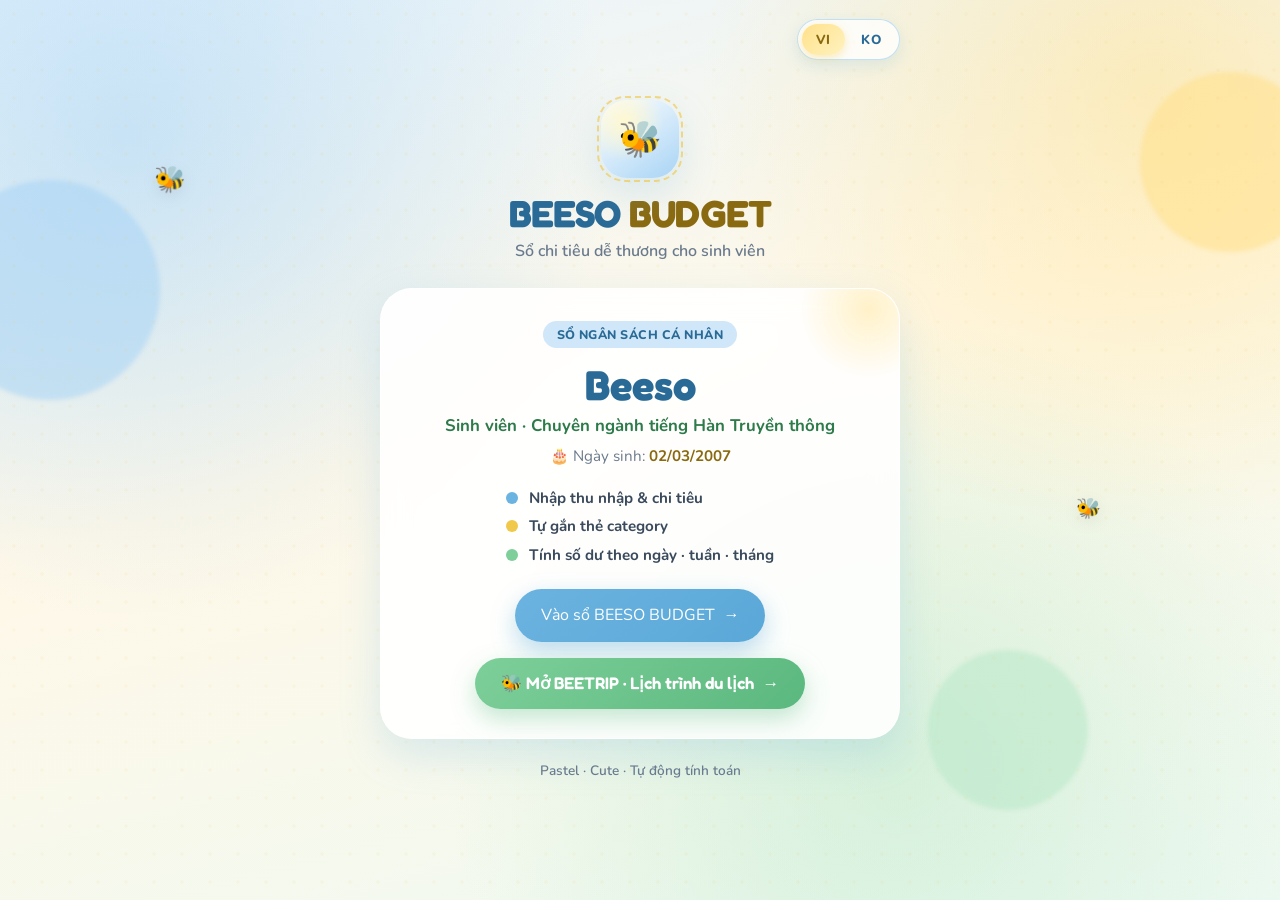
==== commit 11999ace: "Add BEETRIP mystical trip planner with map and weather tips. Links BEESO BUDGET to the new itinerary" ====
--- a/index.html
+++ b/index.html
@@ -857,33 +857,22 @@
 }
 
 
-/* View switch */
 .view { display: none; }
 .view.active { display: block; }
-body.showing-app .landing-only { display: none; }
-body.showing-landing .app-only { display: none; }
+button.cta-btn { border: none; cursor: pointer; font: inherit; }
+button.back-home { cursor: pointer; font: inherit; font-family: inherit; }
+
   </style>
 </head>
-<body class="showing-landing">
+<body>
   <div class="bg-deco" aria-hidden="true">
-    <span class="blob blob-a"></span>
-    <span class="blob blob-b"></span>
-    <span class="blob blob-c"></span>
+    <span class="blob blob-a"></span><span class="blob blob-b"></span><span class="blob blob-c"></span>
     <span class="honeycomb"></span>
-    <span class="float-bee bee-1 landing-only">🐝</span>
-    <span class="float-bee bee-2 landing-only">🐝</span>
+    <span class="float-bee bee-1">🐝</span><span class="float-bee bee-2">🐝</span>
   </div>
-
-  <!-- ===== LANDING ===== -->
   <div id="view-landing" class="view active">
-    <div class="lang-bar">
-      <div class="lang-toggle" role="group" data-i18n-aria="lang.aria" aria-label="Đổi ngôn ngữ Việt / Hàn">
-        <button type="button" class="lang-btn active" data-lang="vi">VI</button>
-        <button type="button" class="lang-btn" data-lang="ko">KO</button>
-      </div>
-    </div>
-
-    <main class="landing">
+    <div class="lang-bar"><div class="lang-toggle" role="group" data-i18n-aria="lang.aria" aria-label="lang"><button type="button" class="lang-btn active" data-lang="vi">VI</button><button type="button" class="lang-btn" data-lang="ko">KO</button></div></div>
+<main class="landing">
       <header class="landing-brand">
         <div class="logo-mark" aria-hidden="true">🐝</div>
         <h1 class="brand-title">BEESO <span>BUDGET</span></h1>
@@ -906,137 +895,150 @@
           <span data-i18n="landing.cta">Vào sổ BEESO BUDGET</span>
           <span class="cta-arrow" aria-hidden="true">→</span>
         </button>
+
+        <p style="margin-top:1rem;">
+          <a href="beetrip.html" class="cta-btn" style="background:linear-gradient(135deg,#7ecf9a,#5ab87e);box-shadow:0 10px 24px rgba(90,184,126,0.35);">
+            <span data-i18n="landing.trip">🐝 Mở BEETRIP · Lịch trình du lịch</span>
+            <span class="cta-arrow" aria-hidden="true">→</span>
+          </a>
+        </p>
       </section>
 
       <p class="landing-foot" data-i18n="landing.foot">Pastel · Cute · Tự động tính toán</p>
     </main>
   </div>
-
-  <!-- ===== APP ===== -->
   <div id="view-app" class="view">
-    <div class="app-shell">
-      <header class="app-top">
-        <div class="app-top-row">
-          <button type="button" class="back-home" id="goLanding" data-i18n="app.back">← Giới thiệu</button>
-          <div class="lang-toggle" role="group" data-i18n-aria="lang.aria" aria-label="Đổi ngôn ngữ Việt / Hàn">
-            <button type="button" class="lang-btn active" data-lang="vi">VI</button>
-            <button type="button" class="lang-btn" data-lang="ko">KO</button>
-          </div>
+<div class="app-shell">
+    <header class="app-top">
+      <div class="app-top-row">
+        <button type="button" class="back-home" id="goLanding">← Giới thiệu</button>
+        <div class="lang-toggle" role="group" data-i18n-aria="lang.aria" aria-label="Đổi ngôn ngữ Việt / Hàn">
+          <button type="button" class="lang-btn active" data-lang="vi">VI</button>
+          <button type="button" class="lang-btn" data-lang="ko">KO</button>
         </div>
-        <div class="app-brand">
-          <div class="logo-mark sm" aria-hidden="true">🐝</div>
-          <div>
-            <h1 class="brand-title sm">BEESO <span>BUDGET</span></h1>
-            <p class="app-sub" data-i18n="app.sub">Nhập thu nhập → Tự gắn category &amp; tính toán</p>
-          </div>
+      </div>
+      <div class="app-brand">
+        <div class="logo-mark sm" aria-hidden="true">🐝</div>
+        <div>
+          <h1 class="brand-title sm">BEESO <span>BUDGET</span></h1>
+          <p class="app-sub" data-i18n="app.sub">Nhập thu nhập → Tự gắn category &amp; tính toán</p>
         </div>
-      </header>
-
-      <section class="panel">
-        <div class="section-head">
-          <span class="section-icon">💛</span>
-          <h2 data-i18n="sec.balance">Số dư theo kỳ</h2>
-          <span class="section-line"></span>
+      </div>
+    </header>
+
+    <section class="panel">
+      <div class="section-head">
+        <span class="section-icon">💛</span>
+        <h2 data-i18n="sec.balance">Số dư theo kỳ</h2>
+        <span class="section-line"></span>
+      </div>
+
+      <div class="period-tabs" role="tablist">
+        <button type="button" class="period-btn active" data-period="day" data-i18n="period.day">Ngày</button>
+        <button type="button" class="period-btn" data-period="week" data-i18n="period.week">Tuần</button>
+        <button type="button" class="period-btn" data-period="month" data-i18n="period.month">Tháng</button>
+      </div>
+
+      <div class="balance-grid">
+        <article class="stat-pill income">
+          <p class="stat-label" data-i18n="stat.income">Tổng thu</p>
+          <p class="stat-value" id="totalIncome">0 ₫</p>
+        </article>
+        <article class="stat-pill expense">
+          <p class="stat-label" data-i18n="stat.expense">Tổng chi</p>
+          <p class="stat-value" id="totalExpense">0 ₫</p>
+        </article>
+        <article class="stat-pill balance">
+          <p class="stat-label" data-i18n="stat.balance">Số dư</p>
+          <p class="stat-value" id="balanceValue">0 ₫</p>
+          <p class="stat-formula" data-i18n="stat.formula">= Thu − Chi</p>
+        </article>
+      </div>
+    </section>
+
+    <section class="panel">
+      <div class="section-head">
+        <span class="section-icon">✨</span>
+        <h2 data-i18n="sec.enter">Nhập giao dịch</h2>
+        <span class="section-line"></span>
+      </div>
+      <p class="section-hint" data-i18n="sec.enter.hint">Gõ mô tả → BEESO tự gắn category: salary · food · transport · shopping · study · others</p>
+
+      <form id="txForm" class="tx-form" autocomplete="off">
+        <div class="form-row">
+          <label class="field">
+            <span data-i18n="field.type">Loại</span>
+            <select id="txType" required>
+              <option value="income" data-i18n="opt.income">Thu nhập (Income)</option>
+              <option value="expense" selected data-i18n="opt.expense">Chi tiêu (Expense)</option>
+            </select>
+          </label>
+          <label class="field">
+            <span data-i18n="field.amount">Số tiền (₫)</span>
+            <input id="txAmount" type="number" min="1" step="1000" data-i18n-placeholder="ph.amount" placeholder="vd: 50000" required />
+          </label>
         </div>
-        <div class="period-tabs" role="tablist">
-          <button type="button" class="period-btn active" data-period="day" data-i18n="period.day">Ngày</button>
-          <button type="button" class="period-btn" data-period="week" data-i18n="period.week">Tuần</button>
-          <button type="button" class="period-btn" data-period="month" data-i18n="period.month">Tháng</button>
+
+        <div class="form-row">
+          <label class="field grow">
+            <span data-i18n="field.note">Mô tả</span>
+            <input id="txNote" type="text" data-i18n-placeholder="ph.note" placeholder="vd: ăn phở, grab đi học, lương part-time..." required />
+          </label>
+          <label class="field">
+            <span data-i18n="field.date">Ngày</span>
+            <input id="txDate" type="date" required />
+          </label>
         </div>
-        <div class="balance-grid">
-          <article class="stat-pill income">
-            <p class="stat-label" data-i18n="stat.income">Tổng thu</p>
-            <p class="stat-value" id="totalIncome">0 ₫</p>
-          </article>
-          <article class="stat-pill expense">
-            <p class="stat-label" data-i18n="stat.expense">Tổng chi</p>
-            <p class="stat-value" id="totalExpense">0 ₫</p>
-          </article>
-          <article class="stat-pill balance">
-            <p class="stat-label" data-i18n="stat.balance">Số dư</p>
-            <p class="stat-value" id="balanceValue">0 ₫</p>
-            <p class="stat-formula" data-i18n="stat.formula">= Thu − Chi</p>
-          </article>
+
+        <div class="auto-tag" id="autoTagPreview">
+          <span class="auto-tag-label" data-i18n="predict.label">Category dự đoán:</span>
+          <span class="cat-chip others" id="predictedCat">others</span>
         </div>
-      </section>
-
-      <section class="panel">
-        <div class="section-head">
-          <span class="section-icon">✨</span>
-          <h2 data-i18n="sec.enter">Nhập giao dịch</h2>
-          <span class="section-line"></span>
-        </div>
-        <p class="section-hint" data-i18n="sec.enter.hint">Gõ mô tả → BEESO tự gắn category</p>
-        <form id="txForm" class="tx-form" autocomplete="off">
-          <div class="form-row">
-            <label class="field">
-              <span data-i18n="field.type">Loại</span>
-              <select id="txType" required>
-                <option value="income" data-i18n="opt.income">Thu nhập (Income)</option>
-                <option value="expense" selected data-i18n="opt.expense">Chi tiêu (Expense)</option>
-              </select>
-            </label>
-            <label class="field">
-              <span data-i18n="field.amount">Số tiền (₫)</span>
-              <input id="txAmount" type="number" min="1" step="1000" data-i18n-placeholder="ph.amount" placeholder="vd: 50000" required />
-            </label>
-          </div>
-          <div class="form-row">
-            <label class="field grow">
-              <span data-i18n="field.note">Mô tả</span>
-              <input id="txNote" type="text" data-i18n-placeholder="ph.note" placeholder="vd: ăn phở, grab đi học..." required />
-            </label>
-            <label class="field">
-              <span data-i18n="field.date">Ngày</span>
-              <input id="txDate" type="date" required />
-            </label>
-          </div>
-          <div class="auto-tag">
-            <span class="auto-tag-label" data-i18n="predict.label">Category dự đoán:</span>
-            <span class="cat-chip others" id="predictedCat">others</span>
-          </div>
-          <button type="submit" class="primary-btn" data-i18n="btn.add">Thêm &amp; tự tính toán</button>
-        </form>
-      </section>
-
-      <section class="panel">
-        <div class="section-head">
-          <span class="section-icon">💡</span>
-          <h2 data-i18n="sec.advice">Lời khuyên tiêu dùng</h2>
-          <span class="section-line"></span>
-        </div>
-        <p class="section-hint" data-i18n="sec.advice.hint">Gợi ý dựa trên chi tiêu thực tế trong kỳ đang chọn</p>
-        <div class="advice-list" id="adviceList"></div>
-      </section>
-
-      <section class="panel">
-        <div class="section-head">
-          <span class="section-icon">📊</span>
-          <h2 data-i18n="sec.chart">Chi tiêu theo category</h2>
-          <span class="section-line"></span>
-        </div>
-        <p class="section-hint" data-i18n="sec.chart.hint">Biểu đồ chi tiêu theo category trong kỳ đang chọn</p>
-        <div class="chart-wrap">
-          <canvas id="spendChart" width="280" height="280"></canvas>
-          <ul class="chart-legend" id="chartLegend"></ul>
-        </div>
-        <p class="empty-chart" id="chartEmpty" data-i18n="chart.empty">Chưa có chi tiêu trong kỳ này</p>
-      </section>
-
-      <section class="panel">
-        <div class="section-head">
-          <span class="section-icon">📝</span>
-          <h2 data-i18n="sec.list">Danh sách giao dịch</h2>
-          <span class="section-line"></span>
-        </div>
-        <ul class="tx-list" id="txList"></ul>
-        <p class="empty-list" id="listEmpty" data-i18n="list.empty">Chưa có giao dịch nào</p>
-      </section>
-
-      <footer class="app-foot" data-i18n="app.foot">BEESO BUDGET · 02/03/2007</footer>
-    </div>
+
+        <button type="submit" class="primary-btn" data-i18n="btn.add">Thêm &amp; tự tính toán</button>
+      </form>
+    </section>
+
+    <section class="panel">
+      <div class="section-head">
+        <span class="section-icon">💡</span>
+        <h2 data-i18n="sec.advice">Lời khuyên tiêu dùng</h2>
+        <span class="section-line"></span>
+      </div>
+      <p class="section-hint" data-i18n="sec.advice.hint">Gợi ý dựa trên chi tiêu thực tế trong kỳ đang chọn</p>
+      <div class="advice-list" id="adviceList"></div>
+    </section>
+
+    <section class="panel">
+      <div class="section-head">
+        <span class="section-icon">📊</span>
+        <h2 data-i18n="sec.chart">Chi tiêu theo category</h2>
+        <span class="section-line"></span>
+      </div>
+      <p class="section-hint" data-i18n="sec.chart.hint">Biểu đồ chi tiêu theo category trong kỳ đang chọn</p>
+
+      <div class="chart-wrap">
+        <canvas id="spendChart" width="280" height="280" aria-label="Spending by category"></canvas>
+        <ul class="chart-legend" id="chartLegend"></ul>
+      </div>
+      <p class="empty-chart" id="chartEmpty" data-i18n="chart.empty">Chưa có chi tiêu trong kỳ này — thêm giao dịch để xem chart nhé!</p>
+    </section>
+
+    <section class="panel">
+      <div class="section-head">
+        <span class="section-icon">📝</span>
+        <h2 data-i18n="sec.list">Danh sách giao dịch</h2>
+        <span class="section-line"></span>
+      </div>
+      <ul class="tx-list" id="txList"></ul>
+      <p class="empty-list" id="listEmpty" data-i18n="list.empty">Chưa có giao dịch nào. Hãy nhập thu nhập hoặc chi tiêu ở trên!</p>
+    </section>
+
+    <footer class="app-foot" data-i18n="app.foot">
+      BEESO BUDGET · Sinh viên tiếng Hàn Truyền thông · 02/03/2007
+    </footer>
   </div>
-
+  </div>
   <script>
 /* Shared VI ↔ KO i18n for BEESO BUDGET */
 window.BeesoI18n = (() => {
@@ -1054,6 +1056,7 @@
       "landing.point2": "Tự gắn thẻ category",
       "landing.point3": "Tính số dư theo ngày · tuần · tháng",
       "landing.cta": "Vào sổ BEESO BUDGET",
+      "landing.trip": "🐝 Mở BEETRIP · Lịch trình du lịch",
       "landing.foot": "Pastel · Cute · Tự động tính toán",
 
       // App chrome
@@ -1116,6 +1119,7 @@
       "landing.point2": "카테고리 자동 분류",
       "landing.point3": "일 · 주 · 월별 잔액 계산",
       "landing.cta": "BEESO BUDGET 시작하기",
+      "landing.trip": "🐝 BEETRIP · 여행 일정 열기",
       "landing.foot": "Pastel · Cute · 자동 계산",
 
       "doc.title.app": "BEESO BUDGET · 가계부",
@@ -1786,43 +1790,26 @@
 
   </script>
   <script>
-    (function () {
-      const landing = document.getElementById("view-landing");
-      const app = document.getElementById("view-app");
-
-      function showLanding() {
-        landing.classList.add("active");
-        app.classList.remove("active");
-        document.body.classList.add("showing-landing");
-        document.body.classList.remove("showing-app");
-        document.title = BeesoI18n.t("doc.title.landing");
-        window.scrollTo(0, 0);
-      }
-
-      function showApp() {
-        landing.classList.remove("active");
-        app.classList.add("active");
-        document.body.classList.remove("showing-landing");
-        document.body.classList.add("showing-app");
-        document.title = BeesoI18n.t("doc.title.app");
-        window.scrollTo(0, 0);
-      }
-
-      document.getElementById("goApp").addEventListener("click", showApp);
-      document.getElementById("goLanding").addEventListener("click", showLanding);
-
-      // Style CTA as button (reset browser defaults)
-      const cta = document.getElementById("goApp");
-      cta.style.border = "none";
-      cta.style.cursor = "pointer";
-      cta.style.font = "inherit";
-
-      const back = document.getElementById("goLanding");
-      back.style.border = "none";
-      back.style.cursor = "pointer";
-      back.style.font = "inherit";
-      back.style.background = "rgba(255,255,255,0.65)";
-    })();
+
+(function () {
+  var landing = document.getElementById("view-landing");
+  var app = document.getElementById("view-app");
+  function showLanding() {
+    landing.classList.add("active");
+    app.classList.remove("active");
+    document.title = BeesoI18n.t("doc.title.landing");
+    window.scrollTo(0, 0);
+  }
+  function showApp() {
+    landing.classList.remove("active");
+    app.classList.add("active");
+    document.title = BeesoI18n.t("doc.title.app");
+    window.scrollTo(0, 0);
+  }
+  document.getElementById("goApp").addEventListener("click", showApp);
+  document.getElementById("goLanding").addEventListener("click", showLanding);
+})();
+
   </script>
 </body>
-</html>+</html>
